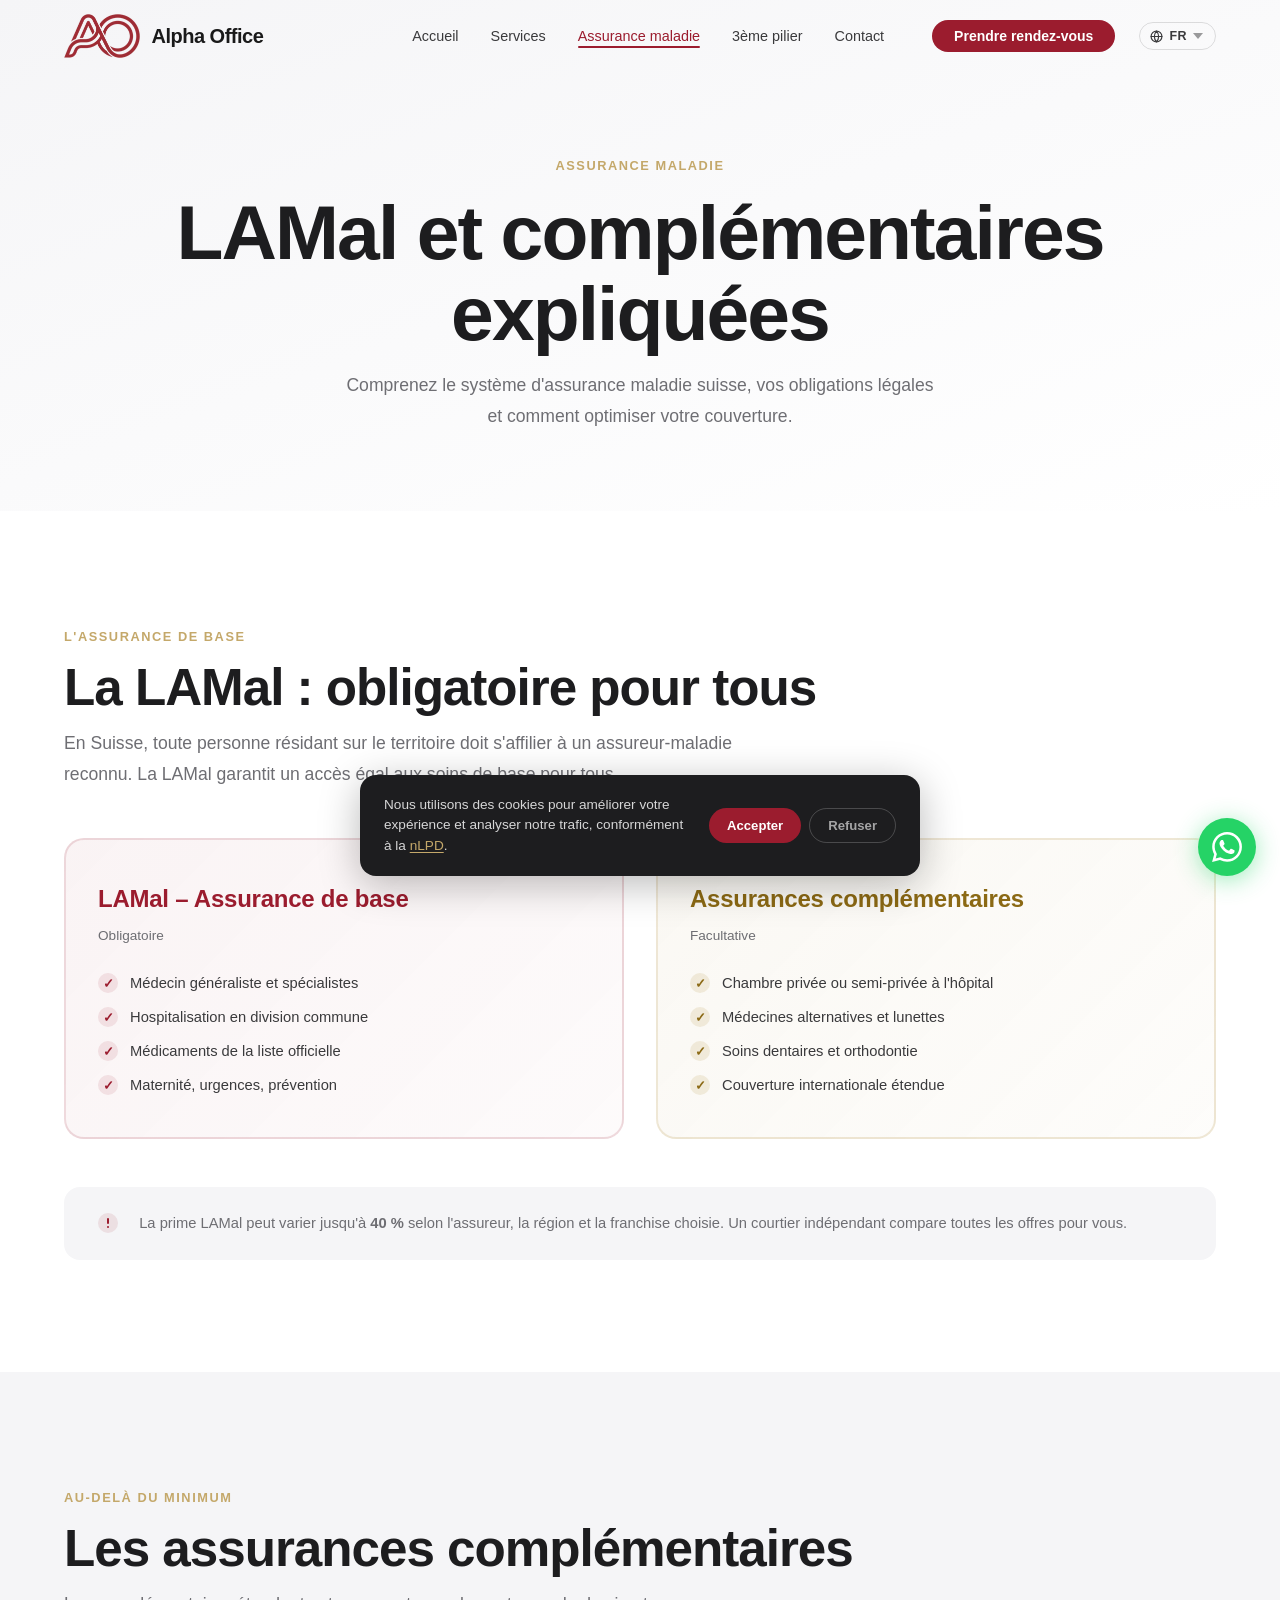
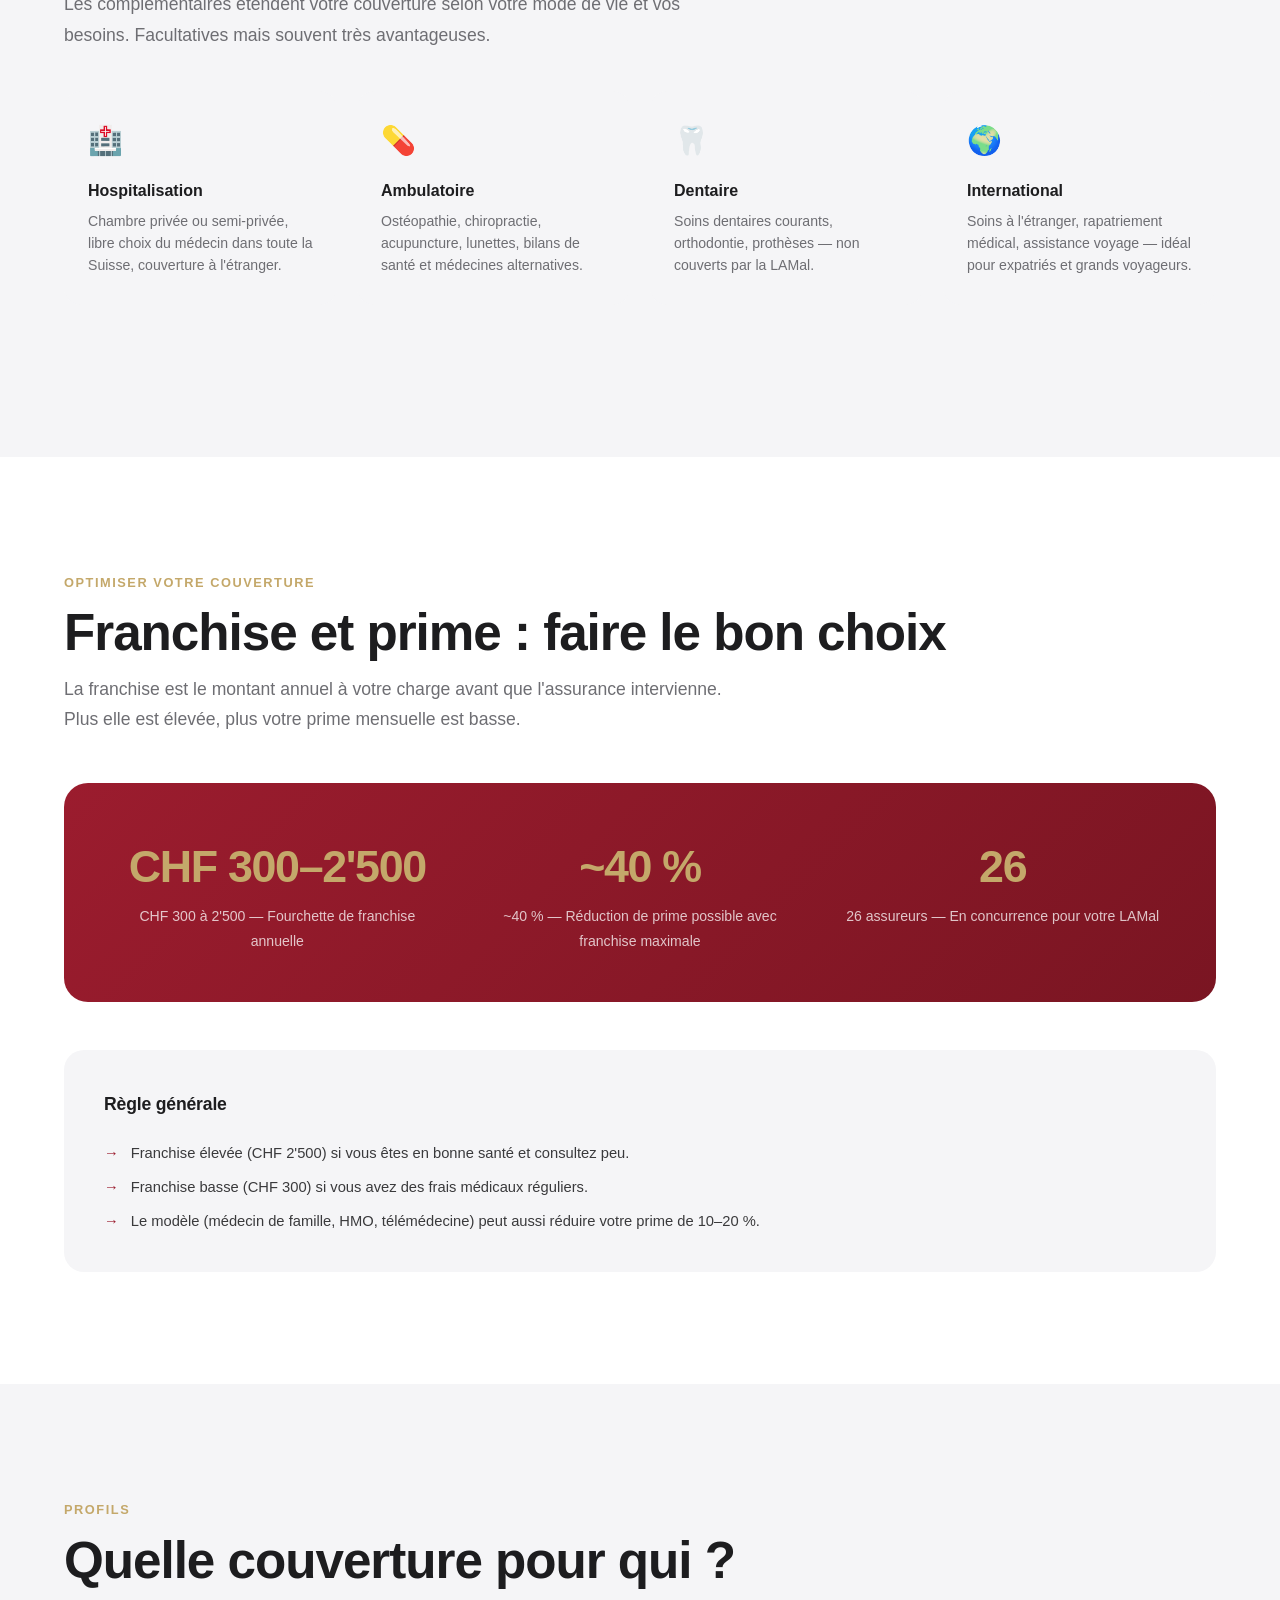
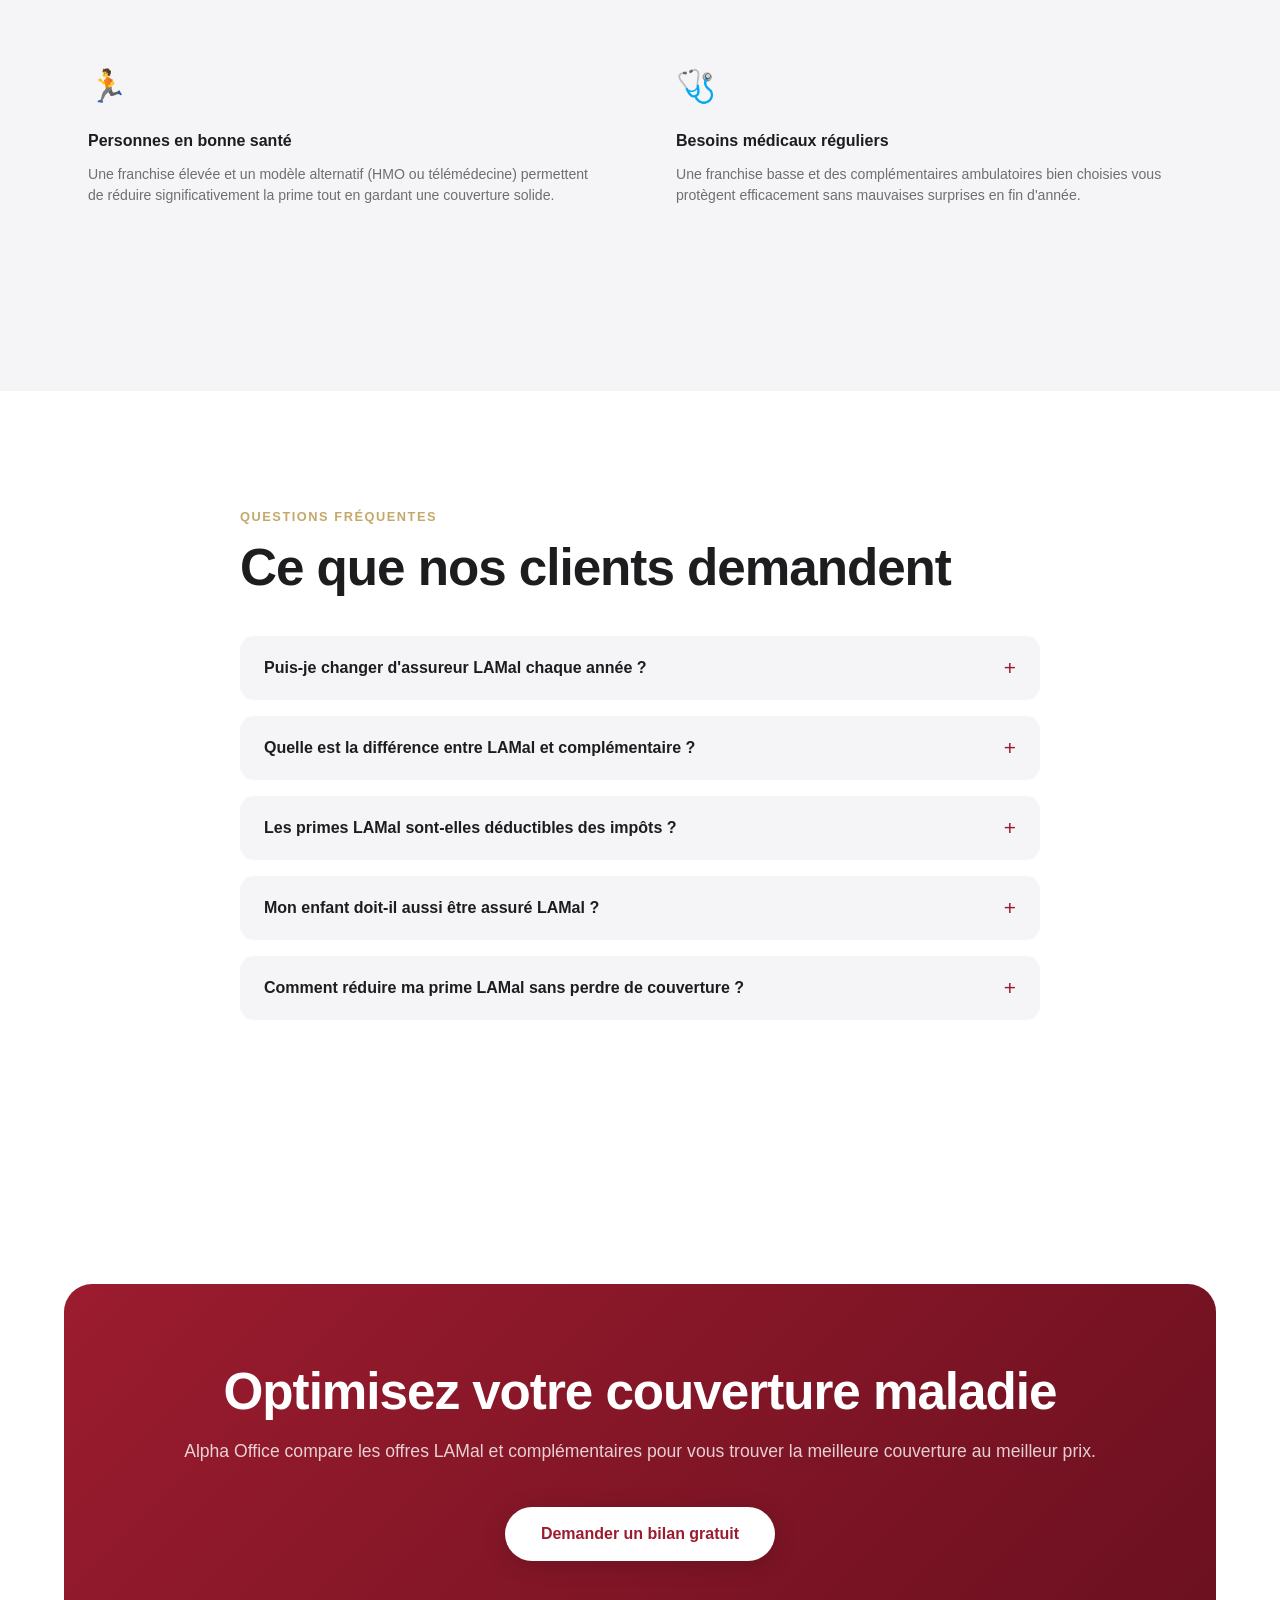
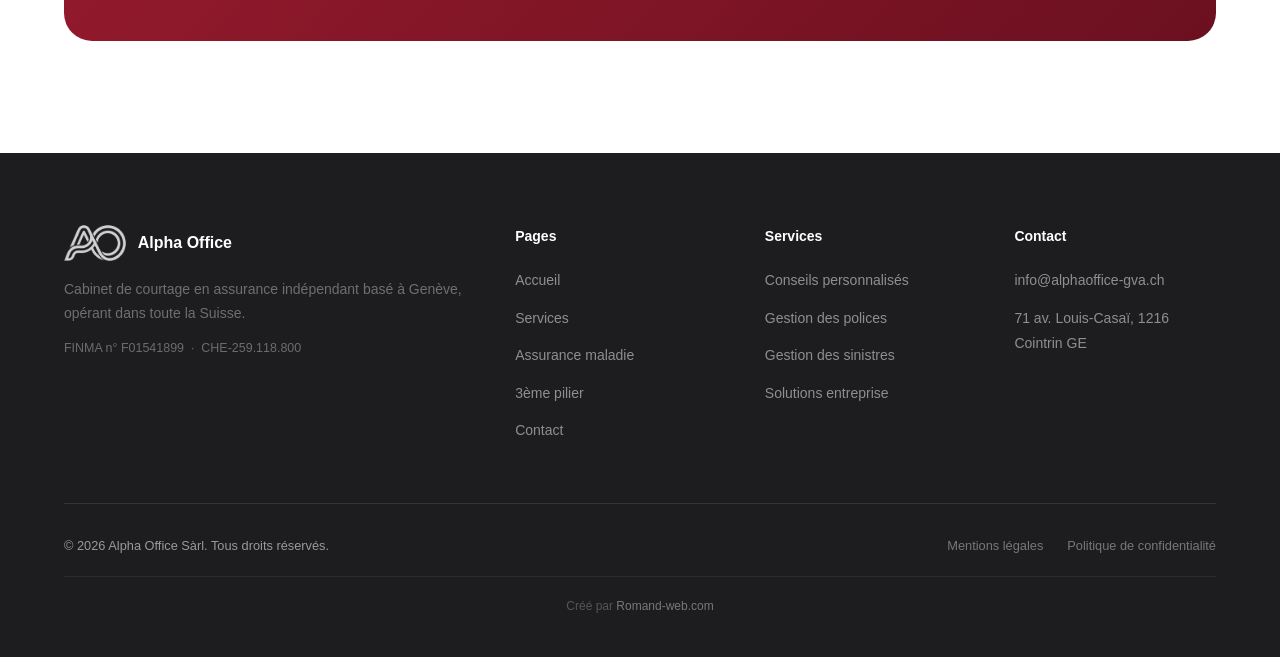
==== assurance-maladie.html @ c21f35c3 "Remove duplicate JS: move FAQ accordion + marquee clone to main.js, delete inline scripts from HTML" ====
<!DOCTYPE html>
<html lang="fr">
<head>
  <meta charset="UTF-8"/>
  <meta name="viewport" content="width=device-width, initial-scale=1.0"/>
  <title>Assurance maladie en Suisse | LAMal et complémentaires | Alpha Office Genève</title>
  <meta name="description" content="Tout comprendre sur la LAMal et les assurances complémentaires en Suisse : franchise, prime, couvertures et conseils personnalisés par Alpha Office Sàrl à Genève."/>
  <meta name="robots" content="index, follow"/>
  <link rel="canonical" href="https://alphaoffice-gva.ch/assurance-maladie.html"/>
  <link rel="icon" type="image/x-icon" href="favicon.ico"/>
  <link rel="icon" type="image/png" sizes="32x32" href="favicon-32x32.png"/>
  <link rel="apple-touch-icon" sizes="180x180" href="apple-touch-icon.png"/>
  <meta property="og:image" content="https://alphaoffice-gva.ch/og-image.jpg"/>
  <meta property="og:image:width" content="1200"/>
  <meta property="og:image:height" content="630"/>
  <meta property="twitter:card" content="summary_large_image"/>
  <meta property="twitter:image" content="https://alphaoffice-gva.ch/og-image.jpg"/>
  <link rel="manifest" href="manifest.json"/>
  <meta name="theme-color" content="#9B1C2E"/>
  <meta name="apple-mobile-web-app-capable" content="yes"/>
  <meta name="apple-mobile-web-app-status-bar-style" content="black-translucent"/>
  <meta name="apple-mobile-web-app-title" content="Alpha Office"/>
  <link rel="preload" href="css/style.css?v=2026" as="style"/>
  <link rel="preload" href="logo_crop.webp" as="image" type="image/webp" fetchpriority="high"/>
  <link rel="stylesheet" href="css/style.css?v=2026" media="print" onload="this.media='all'"/>
  <noscript><link rel="stylesheet" href="css/style.css?v=2026"/></noscript>
  <style>
    /* ── Compare grid (LAMal vs Complémentaires) ── */
    .compare-grid { display:grid; grid-template-columns:1fr 1fr; gap:2rem; margin:3rem 0; }
    .compare-card { border-radius:20px; padding:2.5rem 2rem; border:2px solid transparent; }
    .compare-card.card-lamal { background:linear-gradient(135deg,rgba(155,28,46,.05),rgba(155,28,46,.02)); border-color:rgba(155,28,46,.15); }
    .compare-card.card-comp  { background:linear-gradient(135deg,rgba(196,168,106,.08),rgba(196,168,106,.03)); border-color:rgba(196,168,106,.25); }
    .compare-card h3 { font-size:1.5rem; margin-bottom:.4rem; }
    .card-lamal h3 { color:var(--crimson); }
    .card-comp  h3 { color:#8B6914; }
    .compare-card .subtitle { font-size:.85rem; color:var(--gray); margin-bottom:1.5rem; }
    .feature-list { list-style:none; display:flex; flex-direction:column; gap:.75rem; }
    .feature-list li { display:flex; align-items:flex-start; gap:.75rem; font-size:.92rem; color:var(--medium); line-height:1.5; }
    .feature-list li::before { content:'✓'; font-weight:700; font-size:.8rem; flex-shrink:0; width:20px; height:20px; border-radius:50%; display:flex; align-items:center; justify-content:center; margin-top:1px; }
    .card-lamal .feature-list li::before { background:rgba(155,28,46,.1); color:var(--crimson); }
    .card-comp  .feature-list li::before { background:rgba(196,168,106,.2); color:#8B6914; }

    /* ── Complementary types grid (4 cards) ── */
    .comp-grid { display:grid; grid-template-columns:repeat(4,1fr); gap:1.25rem; margin:2.5rem 0; }
    .comp-card { background:var(--light); border-radius:18px; padding:1.75rem 1.5rem; }
    .comp-icon { font-size:1.75rem; margin-bottom:.9rem; }
    .comp-card h4 { font-size:1rem; margin-bottom:.5rem; color:var(--dark); }
    .comp-card p  { font-size:.88rem; line-height:1.55; }

    /* ── Stats banner ── */
    .tax-banner { background:linear-gradient(135deg,var(--crimson),var(--crimson-dark)); border-radius:24px; padding:3rem; color:white; display:grid; grid-template-columns:repeat(3,1fr); gap:2rem; margin:3rem 0; text-align:center; }
    .tax-stat strong { display:block; font-size:clamp(1.8rem,4vw,2.8rem); font-weight:800; letter-spacing:-.03em; color:var(--gold); }
    .tax-stat span { font-size:.88rem; color:rgba(255,255,255,.75); line-height:1.4; }

    /* ── Tips box ── */
    .tip-box { background:var(--light); border-radius:20px; padding:2.5rem; margin-top:2rem; }
    .tip-box h3 { font-size:1.1rem; margin-bottom:1.5rem; }
    .tip-list { display:flex; flex-direction:column; gap:.75rem; list-style:none; }
    .tip-list li { display:flex; gap:.75rem; font-size:.92rem; color:var(--medium); line-height:1.5; }
    .tip-list li::before { content:'→'; color:var(--crimson); font-weight:700; flex-shrink:0; }

    /* ── Profile grid ── */
    .profile-grid { display:grid; grid-template-columns:repeat(2,1fr); gap:1.5rem; margin:2.5rem 0; }
    .profile-card { background:var(--light); border-radius:18px; padding:2rem 1.5rem; }
    .profile-icon { font-size:2rem; margin-bottom:1rem; }
    .profile-card h4 { font-size:1rem; margin-bottom:.6rem; color:var(--dark); }
    .profile-card p  { font-size:.88rem; line-height:1.55; }

    /* ── FAQ ── */
    .faq-list { display:flex; flex-direction:column; gap:1rem; margin:2.5rem 0; }
    .faq-item { background:var(--light); border-radius:14px; overflow:hidden; }
    .faq-q { width:100%; background:none; border:none; padding:1.25rem 1.5rem; text-align:left; font-size:1rem; font-weight:600; color:var(--dark); cursor:pointer; display:flex; justify-content:space-between; align-items:center; font-family:var(--font); }
    .faq-q::after { content:'+'; font-size:1.3rem; font-weight:300; color:var(--crimson); flex-shrink:0; transition:transform .3s; }
    .faq-item.open .faq-q::after { transform:rotate(45deg); }
    .faq-a { max-height:0; overflow:hidden; transition:max-height .35s ease,padding .35s ease; padding:0 1.5rem; font-size:.92rem; color:var(--gray); line-height:1.7; }
    .faq-item.open .faq-a { max-height:300px; padding:0 1.5rem 1.25rem; }

    /* ── Misc ── */
    .section-head { margin-bottom:2.5rem; }
    .section-head .eyebrow { margin-bottom:.75rem; }
    .section-head h2 { margin-bottom:.75rem; }
    .section-head p { max-width:680px; }
    .info-banner { background:var(--light); border-radius:16px; padding:1.5rem 2rem; display:flex; align-items:center; gap:1.2rem; }
    .info-banner svg { flex-shrink:0; }
    .info-banner p { margin:0; font-size:.92rem; }

    /* ── Responsive ── */
    @media(max-width:900px) { .comp-grid { grid-template-columns:repeat(2,1fr); } }
    @media(max-width:768px) {
      .compare-grid { grid-template-columns:1fr; }
      .tax-banner { grid-template-columns:1fr; gap:1.5rem; padding:2rem 1.5rem; }
      .profile-grid { grid-template-columns:1fr; }
      .tip-box { padding:1.75rem 1.25rem; }
      .info-banner { flex-direction:column; align-items:flex-start; gap:.75rem; padding:1.25rem; }
    }
    @media(max-width:480px) {
      .comp-grid { grid-template-columns:1fr; }
      .profile-grid { grid-template-columns:1fr; }
      .compare-card { padding:1.75rem 1.25rem; }
      .tax-banner { padding:1.75rem 1.25rem; }
    }
  </style>
  <style>:root{--crimson:#9B1C2E;--crimson-dark:#7A1522;--gold:#C4A86A;--dark:#1d1d1f;--medium:#3a3a3c;--gray:#6e6e73;--light:#f5f5f7;--white:#ffffff;--nav-h:72px;--ease:cubic-bezier(0.25,0.46,0.45,0.94);--font:-apple-system,BlinkMacSystemFont,'SF Pro Display','Helvetica Neue',sans-serif;}*,*::before,*::after{box-sizing:border-box;margin:0;padding:0;}html{scroll-behavior:smooth;scroll-padding-top:var(--nav-h);-webkit-text-size-adjust:100%;text-size-adjust:100%;}body{font-family:var(--font);color:var(--dark);background:var(--white);line-height:1.6;overflow-x:hidden;overscroll-behavior-x:none;}img,svg{display:block;}a{text-decoration:none;}button,a,[role="button"],.lang-dropdown li{touch-action:manipulation;}h1{font-size:clamp(2.6rem,6vw,5rem);font-weight:700;letter-spacing:-0.025em;line-height:1.05;}h2{font-size:clamp(2rem,4vw,3.2rem);font-weight:700;letter-spacing:-0.02em;line-height:1.1;}h3{font-size:clamp(1.15rem,2vw,1.5rem);font-weight:600;letter-spacing:-0.01em;}p{font-size:clamp(1rem,1.4vw,1.1rem);color:var(--gray);line-height:1.75;}nav{position:fixed;top:0;left:0;right:0;z-index:1000;height:var(--nav-h);display:flex;align-items:center;padding:0 5%;transition:background 0.4s var(--ease),box-shadow 0.4s var(--ease);}nav.scrolled{background:rgba(255,255,255,0.88);backdrop-filter:saturate(180%) blur(20px);-webkit-backdrop-filter:saturate(180%) blur(20px);box-shadow:0 1px 0 rgba(0,0,0,0.08);}.nav-logo{display:flex;align-items:center;gap:20px;flex:1;}.logo-alpha-office{display:flex;align-items:center;gap:12px;font-family:var(--font);}.logo-icon{height:44px;width:auto;object-fit:contain;}.logo-text{font-size:20px;font-weight:800;color:#1a1a1a;letter-spacing:-0.5px;}.nav-links{display:flex;align-items:center;gap:2rem;list-style:none;}.nav-links a{font-size:0.9rem;font-weight:500;color:var(--medium);transition:color 0.2s;}.nav-links a:hover,.nav-links a.active{color:var(--crimson);}.lang-sw{display:flex;align-items:center;margin-left:1.5rem;gap:2px;}.lang-picker{position:relative;margin-left:1.5rem;}.lang-btn{display:flex;align-items:center;gap:6px;background:transparent;border:1.5px solid rgba(0,0,0,0.12);border-radius:50px;padding:6px 12px 6px 10px;font-size:0.78rem;font-weight:700;color:var(--medium);cursor:pointer;font-family:var(--font);letter-spacing:0.04em;transition:border-color 0.2s,color 0.2s,background 0.2s;outline:none;}.lang-btn:hover{border-color:var(--crimson);color:var(--crimson);}.lang-btn svg{flex-shrink:0;}.lang-chevron{transition:transform 0.2s;opacity:0.5;}.lang-picker.open .lang-chevron{transform:rotate(180deg);}.lang-picker.open .lang-btn{border-color:var(--crimson);color:var(--crimson);background:rgba(155,28,46,0.05);}.lang-dropdown{position:absolute;top:calc(100% + 8px);right:0;background:white;border-radius:14px;box-shadow:0 8px 40px rgba(0,0,0,0.13),0 0 0 1px rgba(0,0,0,0.06);list-style:none;padding:6px;min-width:140px;opacity:0;transform:translateY(-6px) scale(0.97);pointer-events:none;transform-origin:top right;transition:opacity 0.18s var(--ease),transform 0.18s var(--ease);z-index:200;}.lang-picker.open .lang-dropdown{opacity:1;transform:translateY(0) scale(1);pointer-events:all;}.lang-dropdown li{padding:8px 14px;border-radius:9px;font-size:0.82rem;font-weight:500;color:var(--medium);cursor:pointer;display:flex;align-items:center;gap:10px;transition:background 0.15s,color 0.15s;}.lang-dropdown li:hover{background:var(--light);color:var(--dark);}.lang-dropdown li.active{color:var(--crimson);font-weight:700;}.lang-dropdown li.active::after{content:'';display:block;width:6px;height:6px;border-radius:50%;background:var(--crimson);margin-left:auto;flex-shrink:0;}.wa-float{position:fixed;bottom:calc(1.5rem + env(safe-area-inset-bottom,0px));right:calc(1.5rem + env(safe-area-inset-right,0px));z-index:999;width:58px;height:58px;border-radius:50%;background:#25D366;display:flex;align-items:center;justify-content:center;box-shadow:0 4px 24px rgba(37,211,102,0.45);transition:transform 0.3s var(--ease),box-shadow 0.3s;text-decoration:none;}.wa-float:hover{transform:scale(1.1);box-shadow:0 8px 36px rgba(37,211,102,0.55);}.wa-float svg{width:30px;height:30px;}.nav-cta{background:var(--crimson) !important;color:white !important;padding:8px 22px;border-radius:50px;font-size:0.875rem !important;font-weight:600 !important;transition:background 0.2s,transform 0.2s !important;margin-left:1rem;}.nav-cta:hover{background:var(--crimson-dark) !important;color:white !important;transform:scale(1.03);}.hamburger{display:none;flex-direction:column;justify-content:center;align-items:center;gap:5px;cursor:pointer;background:none;border:none;padding:10px;min-width:44px;min-height:44px;}.hamburger span{width:22px;height:2px;background:var(--dark);display:block;border-radius:2px;transition:all 0.3s;}.hero{min-height:100vh;min-height:100dvh;display:flex;align-items:center;justify-content:center;text-align:center;padding:calc(var(--nav-h) + 5rem) 5% 5rem;background:var(--white);position:relative;overflow:hidden;}.hero-bg{position:absolute;inset:0;z-index:0;background:radial-gradient(ellipse 80% 60% at 60% 40%,rgba(155,28,46,0.04) 0%,transparent 65%),radial-gradient(ellipse 70% 50% at 30% 60%,rgba(196,168,106,0.05) 0%,transparent 65%);animation:bgPulse 10s ease-in-out infinite alternate;}@keyframes bgPulse{from{transform:scale(1);}to{transform:scale(1.06) translate(2%,2%);}}.hero-content{position:relative;z-index:1;max-width:860px;}.hero-content .anim-1,.page-hero .anim-1{opacity:1;animation:slideUp 0.7s var(--ease) 0s both;}.hero-content .anim-2,.page-hero .anim-2{opacity:1;animation:slideUp 0.7s var(--ease) 0.12s both;}.hero-content .anim-3,.page-hero .anim-3{opacity:1;animation:slideUp 0.7s var(--ease) 0.24s both;}.eyebrow{display:inline-block;font-size:0.8rem;font-weight:600;letter-spacing:0.12em;text-transform:uppercase;color:var(--gold);margin-bottom:1.5rem;}.hero h1{color:var(--dark);margin-bottom:1.5rem;}.hero h1 em{color:var(--crimson);font-style:normal;}.hero > .hero-content > p{font-size:clamp(1.05rem,1.8vw,1.25rem);max-width:580px;margin:0 auto 2.5rem;}.hero-btns{display:flex;gap:1rem;justify-content:center;flex-wrap:wrap;}.btn-primary{display:inline-flex;align-items:center;gap:8px;background:var(--crimson);color:white;padding:14px 34px;border-radius:50px;font-size:1rem;font-weight:600;transition:all 0.3s var(--ease);box-shadow:0 4px 20px rgba(155,28,46,0.28);}.btn-primary:hover{background:var(--crimson-dark);transform:translateY(-2px);box-shadow:0 8px 30px rgba(155,28,46,0.38);}.btn-secondary{display:inline-flex;align-items:center;gap:8px;background:transparent;color:var(--dark);padding:14px 34px;border-radius:50px;font-size:1rem;font-weight:600;border:2px solid rgba(0,0,0,0.13);transition:all 0.3s var(--ease);}.btn-secondary:hover{border-color:var(--crimson);color:var(--crimson);transform:translateY(-2px);}.btn-white{display:inline-flex;align-items:center;gap:8px;background:white;color:var(--crimson);padding:14px 36px;border-radius:50px;font-size:1rem;font-weight:600;transition:all 0.3s var(--ease);box-shadow:0 4px 24px rgba(0,0,0,0.15);}.btn-white:hover{transform:translateY(-2px);box-shadow:0 8px 32px rgba(0,0,0,0.22);}.section{padding:7rem 5%;}.section-inner{max-width:1200px;margin:0 auto;}.section-alt{background:var(--light);}.section-header{text-align:center;margin-bottom:5rem;}.section-header .eyebrow{margin-bottom:1rem;}.section-header h2{margin-bottom:1rem;}.section-header p{max-width:580px;margin:0 auto;}.cards-grid{display:grid;grid-template-columns:repeat(auto-fit,minmax(250px,1fr));gap:1.75rem;}.card{background:white;border-radius:20px;padding:2.25rem;border:1px solid rgba(0,0,0,0.06);position:relative;overflow:hidden;transition:transform 0.4s var(--ease),box-shadow 0.4s var(--ease),border-color 0.4s;}.card::after{content:'';position:absolute;bottom:0;left:0;right:0;height:3px;background:linear-gradient(90deg,var(--crimson),var(--gold));transform:scaleX(0);transform-origin:left;transition:transform 0.4s var(--ease);}.card:hover{transform:translateY(-8px);box-shadow:0 20px 60px rgba(0,0,0,0.1);border-color:transparent;}.card:hover::after{transform:scaleX(1);}.card-icon{width:52px;height:52px;border-radius:14px;background:linear-gradient(135deg,rgba(155,28,46,0.08),rgba(196,168,106,0.1));display:flex;align-items:center;justify-content:center;margin-bottom:1.25rem;font-size:1.4rem;}.card h3{margin-bottom:0.75rem;}.values-grid{display:grid;grid-template-columns:1fr 1fr;gap:2.5rem 4rem;}.value-item{display:flex;gap:1.25rem;align-items:flex-start;}.value-icon{width:46px;height:46px;border-radius:12px;background:var(--crimson);display:flex;align-items:center;justify-content:center;flex-shrink:0;color:white;font-size:1.2rem;}.value-text h3{margin-bottom:0.5rem;}.team-card{display:flex;align-items:center;gap:3.5rem;background:white;border-radius:28px;padding:3.5rem;box-shadow:0 4px 50px rgba(0,0,0,0.07);}.team-avatar{width:130px;height:130px;border-radius:50%;background:linear-gradient(135deg,var(--crimson),var(--gold));display:flex;align-items:center;justify-content:center;font-size:2.75rem;font-weight:700;color:white;flex-shrink:0;letter-spacing:-0.02em;overflow:hidden;}.team-avatar img{width:100%;height:100%;object-fit:cover;object-position:center top;display:block;}.team-role{font-size:0.78rem;font-weight:600;letter-spacing:0.1em;text-transform:uppercase;color:var(--gold);margin-bottom:0.4rem;}.team-name{font-size:2rem;font-weight:700;color:var(--dark);margin-bottom:1rem;letter-spacing:-0.02em;}.cta-banner{background:linear-gradient(135deg,var(--crimson) 0%,#6B1020 100%);border-radius:28px;padding:5rem 4rem;text-align:center;}.cta-banner h2{color:white;margin-bottom:1rem;}.cta-banner p{color:rgba(255,255,255,0.8);margin-bottom:2.5rem;font-size:1.1rem;}.page-hero{padding:calc(var(--nav-h) + 5rem) 5% 5rem;background:linear-gradient(160deg,var(--light) 0%,white 100%);text-align:center;}.page-hero .eyebrow{margin-bottom:1rem;}.page-hero h1{margin-bottom:1rem;}.page-hero p{max-width:600px;margin:0 auto;}.scroll-progress{position:fixed;top:0;left:0;height:3px;width:0;background:linear-gradient(90deg,var(--crimson),var(--gold),var(--crimson));background-size:200% auto;z-index:9999;pointer-events:none;animation:progressShimmer 3s linear infinite;}@keyframes progressShimmer{to{background-position:200% center;}}@keyframes pageIn{from{opacity:0;}to{opacity:1;}}body{animation:pageIn 0.4s ease forwards;}@keyframes fadeUp{from{opacity:0;transform:translateY(32px);}to{opacity:1;transform:translateY(0);}}@keyframes slideUp{from{transform:translateY(28px);}to{transform:translateY(0);}}@keyframes fadeLeft{from{opacity:0;transform:translateX(-32px);}to{opacity:1;transform:translateX(0);}}@keyframes fadeRight{from{opacity:0;transform:translateX(32px);}to{opacity:1;transform:translateX(0);}}.anim-1{opacity:0;animation:fadeUp 0.85s var(--ease) 0.1s forwards;}.anim-2{opacity:0;animation:fadeUp 0.85s var(--ease) 0.25s forwards;}.anim-3{opacity:0;animation:fadeUp 0.85s var(--ease) 0.4s forwards;}.anim-4{opacity:0;animation:fadeUp 0.85s var(--ease) 0.55s forwards;}.reveal{opacity:0;transform:translateY(40px);transition:opacity 0.8s var(--ease),transform 0.8s var(--ease);}.reveal-left{opacity:0;transform:translateX(-50px);transition:opacity 0.8s var(--ease),transform 0.8s var(--ease);}.reveal-right{opacity:0;transform:translateX(50px);transition:opacity 0.8s var(--ease),transform 0.8s var(--ease);}</style>
</head>
<body>

<nav>
  <a href="index.html" class="nav-logo logo-alpha-office">
    <picture><source srcset="logo_crop.webp" type="image/webp"/><img src="logo_crop.png" alt="Alpha Office" class="logo-icon" width="300" height="175" fetchpriority="high"/></picture>
    <span class="logo-text">Alpha Office</span>
  </a>
  <ul class="nav-links">
    <li><a href="index.html" data-page="index.html" data-i18n="nav.home">Accueil</a></li>
    <li><a href="services.html" data-page="services.html" data-i18n="nav.services">Services</a></li>
    <li><a href="assurance-maladie.html" data-page="assurance-maladie.html" class="active" data-i18n="nav.am">Assurance maladie</a></li>
    <li><a href="troisieme-pilier.html" data-page="troisieme-pilier.html" data-i18n="nav.tp">3ème pilier</a></li>
    <li><a href="contact.html" data-page="contact.html" data-i18n="nav.contact">Contact</a></li>
    <li><a href="contact.html" class="nav-cta" data-i18n="nav.cta">Prendre rendez-vous</a></li>
  </ul>
  <div class="lang-picker">
    <button class="lang-btn" aria-haspopup="listbox" aria-expanded="false">
      <svg width="13" height="13" viewBox="0 0 24 24" fill="none" stroke="currentColor" stroke-width="2.2" stroke-linecap="round" stroke-linejoin="round"><circle cx="12" cy="12" r="10"/><path d="M2 12h20M12 2a15.3 15.3 0 0 1 4 10 15.3 15.3 0 0 1-4 10 15.3 15.3 0 0 1-4-10 15.3 15.3 0 0 1 4-10z"/></svg>
      <span class="lang-current">FR</span>
      <svg class="lang-chevron" width="10" height="6" viewBox="0 0 10 6" fill="currentColor"><path d="M0 0l5 6 5-6z"/></svg>
    </button>
    <ul class="lang-dropdown" role="listbox">
      <li data-lang="fr">Français</li>
      <li data-lang="de">Deutsch</li>
      <li data-lang="en">English</li>
      <li data-lang="it">Italiano</li>
      <li data-lang="sq">Shqip</li>
      <li data-lang="hr">Bosanski</li>
    </ul>
  </div>
  <button class="hamburger" aria-label="Menu">
    <span></span><span></span><span></span>
  </button>
</nav>

<!-- HERO -->
<header class="page-hero">
  <span class="eyebrow anim-1" data-i18n="am.eyebrow">Assurance maladie</span>
  <h1 class="anim-2" data-i18n="am.title">LAMal et complémentaires expliquées</h1>
  <p class="anim-3" data-i18n="am.sub">Comprenez le système d'assurance maladie suisse, vos obligations légales et comment optimiser votre couverture.</p>
</header>

<!-- SECTION 1 : LAMal vs Complémentaires -->
<section class="section">
  <div class="section-inner">
    <div class="section-head reveal">
      <span class="eyebrow" data-i18n="am.s1.eyebrow">L'assurance de base</span>
      <h2 data-i18n="am.s1.title">La LAMal : obligatoire pour tous</h2>
      <p data-i18n="am.s1.desc">En Suisse, toute personne résidant sur le territoire doit s'affilier à un assureur-maladie reconnu. La LAMal garantit un accès égal aux soins de base pour tous.</p>
    </div>

    <div class="compare-grid reveal">
      <div class="compare-card card-lamal">
        <h3 data-i18n="am.lamal.title">LAMal – Assurance de base</h3>
        <p class="subtitle" data-i18n="am.lamal.tag">Obligatoire</p>
        <ul class="feature-list">
          <li data-i18n="am.lamal.f1">Médecin généraliste et spécialistes</li>
          <li data-i18n="am.lamal.f2">Hospitalisation en division commune</li>
          <li data-i18n="am.lamal.f3">Médicaments de la liste officielle</li>
          <li data-i18n="am.lamal.f4">Maternité, urgences, prévention</li>
        </ul>
      </div>
      <div class="compare-card card-comp">
        <h3 data-i18n="am.comp.title">Assurances complémentaires</h3>
        <p class="subtitle" data-i18n="am.comp.tag">Facultative</p>
        <ul class="feature-list">
          <li data-i18n="am.comp.f1">Chambre privée ou semi-privée à l'hôpital</li>
          <li data-i18n="am.comp.f2">Médecines alternatives et lunettes</li>
          <li data-i18n="am.comp.f3">Soins dentaires et orthodontie</li>
          <li data-i18n="am.comp.f4">Couverture internationale étendue</li>
        </ul>
      </div>
    </div>

    <div class="info-banner reveal">
      <svg width="24" height="24" viewBox="0 0 24 24" fill="none" xmlns="http://www.w3.org/2000/svg"><circle cx="12" cy="12" r="10" fill="#9B1C2E" opacity="0.1"/><path d="M12 8v4m0 4h.01" stroke="#9B1C2E" stroke-width="2" stroke-linecap="round"/></svg>
      <p data-i18n="am.info">La prime LAMal peut varier jusqu'à <strong>40 %</strong> selon l'assureur, la région et la franchise choisie. Un courtier indépendant compare toutes les offres pour vous.</p>
    </div>
  </div>
</section>

<!-- SECTION 2 : Les 4 types de complémentaires -->
<section class="section" style="background:var(--light)">
  <div class="section-inner">
    <div class="section-head reveal">
      <span class="eyebrow" data-i18n="am.s2.eyebrow">Au-delà du minimum</span>
      <h2 data-i18n="am.s2.title">Les assurances complémentaires</h2>
      <p data-i18n="am.s2.desc">Les complémentaires étendent votre couverture selon votre mode de vie et vos besoins. Facultatives mais souvent très avantageuses.</p>
    </div>
    <div class="comp-grid">
      <div class="comp-card reveal">
        <div class="comp-icon">🏥</div>
        <h4 data-i18n="am.c1.t">Hospitalisation</h4>
        <p data-i18n="am.c1.d">Chambre privée ou semi-privée, libre choix du médecin dans toute la Suisse, couverture à l'étranger.</p>
      </div>
      <div class="comp-card reveal reveal-d2">
        <div class="comp-icon">💊</div>
        <h4 data-i18n="am.c2.t">Ambulatoire</h4>
        <p data-i18n="am.c2.d">Ostéopathie, chiropractie, acupuncture, lunettes, bilans de santé et médecines alternatives.</p>
      </div>
      <div class="comp-card reveal reveal-d3">
        <div class="comp-icon">🦷</div>
        <h4 data-i18n="am.c3.t">Dentaire</h4>
        <p data-i18n="am.c3.d">Soins dentaires courants, orthodontie, prothèses — non couverts par la LAMal.</p>
      </div>
      <div class="comp-card reveal reveal-d4">
        <div class="comp-icon">🌍</div>
        <h4 data-i18n="am.c4.t">International</h4>
        <p data-i18n="am.c4.d">Soins à l'étranger, rapatriement médical, assistance voyage — idéal pour expatriés et grands voyageurs.</p>
      </div>
    </div>
  </div>
</section>

<!-- SECTION 3 : Franchise & prime -->
<section class="section">
  <div class="section-inner">
    <div class="section-head reveal">
      <span class="eyebrow" data-i18n="am.s3.eyebrow">Optimiser votre couverture</span>
      <h2 data-i18n="am.s3.title">Franchise et prime : faire le bon choix</h2>
      <p data-i18n="am.s3.desc">La franchise est le montant annuel à votre charge avant que l'assurance intervienne. Plus elle est élevée, plus votre prime mensuelle est basse.</p>
    </div>

    <div class="tax-banner reveal">
      <div class="tax-stat">
        <strong>CHF 300–2'500</strong>
        <span data-i18n="am.stat1">Fourchette de franchise annuelle</span>
      </div>
      <div class="tax-stat">
        <strong>~40 %</strong>
        <span data-i18n="am.stat2">Réduction de prime possible avec franchise maximale</span>
      </div>
      <div class="tax-stat">
        <strong>26</strong>
        <span data-i18n="am.stat3">Assureurs en concurrence pour votre LAMal</span>
      </div>
    </div>

    <div class="tip-box reveal">
      <h3 data-i18n="am.tip.title">Règle générale</h3>
      <ul class="tip-list">
        <li data-i18n="am.tip.d1">Franchise élevée (CHF 2'500) si vous êtes en bonne santé et consultez peu.</li>
        <li data-i18n="am.tip.d2">Franchise basse (CHF 300) si vous avez des frais médicaux réguliers.</li>
        <li data-i18n="am.tip.d3">Le modèle (médecin de famille, HMO, télémédecine) peut aussi réduire votre prime de 10–20 %.</li>
      </ul>
    </div>
  </div>
</section>

<!-- SECTION 4 : Pour qui -->
<section class="section" style="background:var(--light)">
  <div class="section-inner">
    <div class="section-head reveal">
      <span class="eyebrow" data-i18n="am.s4.eyebrow">Profils</span>
      <h2 data-i18n="am.s4.title">Quelle couverture pour qui ?</h2>
    </div>
    <div class="profile-grid">
      <div class="profile-card reveal">
        <div class="profile-icon">🏃</div>
        <h4 data-i18n="am.pr2.t">Personnes en bonne santé</h4>
        <p data-i18n="am.pr2.d">Une franchise élevée et un modèle alternatif (HMO ou télémédecine) permettent de réduire significativement la prime tout en gardant une couverture solide.</p>
      </div>
      <div class="profile-card reveal reveal-d3">
        <div class="profile-icon">🩺</div>
        <h4 data-i18n="am.pr3.t">Besoins médicaux réguliers</h4>
        <p data-i18n="am.pr3.d">Une franchise basse et des complémentaires ambulatoires bien choisies vous protègent efficacement sans mauvaises surprises en fin d'année.</p>
      </div>
    </div>
  </div>
</section>

<!-- SECTION 5 : FAQ -->
<section class="section">
  <div class="section-inner" style="max-width:800px;margin:0 auto">
    <div class="section-head reveal">
      <span class="eyebrow" data-i18n="am.faq.eyebrow">Questions fréquentes</span>
      <h2 data-i18n="am.faq.title">Ce que nos clients demandent</h2>
    </div>
    <div class="faq-list reveal">
      <div class="faq-item">
        <button class="faq-q" data-i18n="am.q1">Puis-je changer d'assureur LAMal chaque année ?</button>
        <div class="faq-a" data-i18n="am.a1">Oui. Vous pouvez changer d'assureur-maladie pour le 1er janvier en envoyant votre résiliation avant le 30 novembre. Alpha Office compare les offres du marché et effectue le changement à votre place.</div>
      </div>
      <div class="faq-item">
        <button class="faq-q" data-i18n="am.q2">Quelle est la différence entre LAMal et complémentaire ?</button>
        <div class="faq-a" data-i18n="am.a2">La LAMal est obligatoire et couvre les soins de base définis par la loi. Les assurances complémentaires sont facultatives et complètent la couverture de base : chambre privée, médecines alternatives, dentaire, etc.</div>
      </div>
      <div class="faq-item">
        <button class="faq-q" data-i18n="am.q3">Les primes LAMal sont-elles déductibles des impôts ?</button>
        <div class="faq-a" data-i18n="am.a3">Vous pouvez déduire un montant forfaitaire pour les primes de caisse maladie. Ce montant dépend de votre canton et de votre situation familiale — ce n'est pas une déduction directe des primes versées.</div>
      </div>
      <div class="faq-item">
        <button class="faq-q" data-i18n="am.q4">Mon enfant doit-il aussi être assuré LAMal ?</button>
        <div class="faq-a" data-i18n="am.a4">Oui, chaque enfant résidant en Suisse doit être assuré LAMal dès sa naissance. Les subventions cantonales réduisent souvent la prime à zéro ou quasi-zéro pour les familles à revenus modestes.</div>
      </div>
      <div class="faq-item">
        <button class="faq-q" data-i18n="am.q5">Comment réduire ma prime LAMal sans perdre de couverture ?</button>
        <div class="faq-a" data-i18n="am.a5">Plusieurs leviers : augmenter la franchise, choisir un modèle alternatif (médecin de famille, HMO, télémédecine), comparer les assureurs chaque automne. Alpha Office fait cette analyse gratuitement.</div>
      </div>
    </div>
  </div>
</section>

<!-- CTA -->
<section class="section">
  <div class="section-inner">
    <div class="cta-banner reveal">
      <h2 data-i18n="am.cta.title">Optimisez votre couverture maladie</h2>
      <p data-i18n="am.cta.desc">Alpha Office compare les offres LAMal et complémentaires pour vous trouver la meilleure couverture au meilleur prix.</p>
      <a href="contact.html" class="btn-white" data-i18n="am.cta.btn">Demander un bilan gratuit</a>
    </div>
  </div>
</section>

<footer>
  <div class="footer-inner">
    <div class="footer-top">
      <div class="footer-brand">
        <div class="footer-logo logo-alpha-office">
          <picture><source srcset="logo_crop.webp" type="image/webp"/><img src="logo_crop.png" alt="Alpha Office" class="logo-icon footer-logo-img" width="300" height="175"/></picture>
          <span class="footer-brand-name">Alpha Office</span>
        </div>
        <p data-i18n="ft.desc">Cabinet de courtage en assurance indépendant basé à Genève, opérant dans toute la Suisse.</p>
        <p style="margin-top:.75rem;font-size:.78rem;color:rgba(255,255,255,.35)">FINMA n° F01541899 &nbsp;·&nbsp; CHE-259.118.800</p>
      </div>
      <div class="footer-col">
        <h4 data-i18n="ft.pages">Pages</h4>
        <ul>
          <li><a href="index.html" data-i18n="nav.home">Accueil</a></li>
          <li><a href="services.html" data-i18n="nav.services">Services</a></li>
          <li><a href="assurance-maladie.html" data-i18n="nav.am">Assurance maladie</a></li>
          <li><a href="troisieme-pilier.html" data-i18n="nav.tp">3ème pilier</a></li>
          <li><a href="contact.html" data-i18n="nav.contact">Contact</a></li>
        </ul>
      </div>
      <div class="footer-col">
        <h4 data-i18n="ft.svc">Services</h4>
        <ul>
          <li><a href="services.html#conseils" data-i18n="fsv1">Conseils personnalisés</a></li>
          <li><a href="services.html#polices" data-i18n="fsv2">Gestion des polices</a></li>
          <li><a href="services.html#sinistres" data-i18n="fsv3">Gestion des sinistres</a></li>
          <li><a href="services.html#entreprise" data-i18n="fsv4">Solutions entreprise</a></li>
        </ul>
      </div>
      <div class="footer-col">
        <h4 data-i18n="ft.cnt">Contact</h4>
        <ul>
          <li><a href="mailto:info@alphaoffice-gva.ch">info@alphaoffice-gva.ch</a></li>
          <li><a href="#">71 av. Louis-Casaï, 1216 Cointrin GE</a></li>
        </ul>
      </div>
    </div>
    <div class="footer-bottom">
      <span data-i18n="ft.copy">© 2026 Alpha Office Sàrl. Tous droits réservés.</span>
      <div class="footer-legal">
        <a href="mentions-legales.html" data-i18n="ft.leg">Mentions légales</a>
        <a href="confidentialite.html" data-i18n="ft.prv">Politique de confidentialité</a>
      </div>
    </div>
    <div class="footer-credit">
      <span data-i18n="ft.credit">Créé par</span> <a href="https://romand-web.com" target="_blank" rel="noopener">Romand-web.com</a>
    </div>
  </div>
</footer>

<script src="js/main.js?v=2026b" defer></script>

<a href="https://wa.me/41799190918" class="wa-float" target="_blank" rel="noopener" aria-label="WhatsApp">
  <svg viewBox="0 0 24 24" fill="white" xmlns="http://www.w3.org/2000/svg"><path d="M17.472 14.382c-.297-.149-1.758-.867-2.03-.967-.273-.099-.471-.148-.67.15-.197.297-.767.966-.94 1.164-.173.199-.347.223-.644.075-.297-.15-1.255-.463-2.39-1.475-.883-.788-1.48-1.761-1.653-2.059-.173-.297-.018-.458.13-.606.134-.133.298-.347.446-.52.149-.174.198-.298.298-.497.099-.198.05-.371-.025-.52-.075-.149-.669-1.612-.916-2.207-.242-.579-.487-.5-.669-.51-.173-.008-.371-.01-.57-.01-.198 0-.52.074-.792.372-.272.297-1.04 1.016-1.04 2.479 0 1.462 1.065 2.875 1.213 3.074.149.198 2.096 3.2 5.077 4.487.709.306 1.262.489 1.694.625.712.227 1.36.195 1.871.118.571-.085 1.758-.719 2.006-1.413.248-.694.248-1.289.173-1.413-.074-.124-.272-.198-.57-.347m-5.421 7.403h-.004a9.87 9.87 0 01-5.031-1.378l-.361-.214-3.741.982.998-3.648-.235-.374a9.86 9.86 0 01-1.51-5.26c.001-5.45 4.436-9.884 9.888-9.884 2.64 0 5.122 1.03 6.988 2.898a9.825 9.825 0 012.893 6.994c-.003 5.45-4.437 9.884-9.885 9.884m8.413-18.297A11.815 11.815 0 0012.05 0C5.495 0 .16 5.335.157 11.892c0 2.096.547 4.142 1.588 5.945L.057 24l6.305-1.654a11.882 11.882 0 005.683 1.448h.005c6.554 0 11.89-5.335 11.893-11.893a11.821 11.821 0 00-3.48-8.413z"/></svg>
</a>
</body>
</html>
---- css/style.css ----
:root {
  --crimson: #9B1C2E;
  --crimson-dark: #7A1522;
  --gold: #C4A86A;
  --dark: #1d1d1f;
  --medium: #3a3a3c;
  --gray: #6e6e73;
  --light: #f5f5f7;
  --white: #ffffff;
  --nav-h: 72px;
  --ease: cubic-bezier(0.25, 0.46, 0.45, 0.94);
  --font: -apple-system, BlinkMacSystemFont, 'SF Pro Display', 'Helvetica Neue', sans-serif;
}

*, *::before, *::after { box-sizing: border-box; margin: 0; padding: 0; }
html { scroll-behavior: smooth; scroll-padding-top: var(--nav-h); -webkit-text-size-adjust: 100%; text-size-adjust: 100%; }
body { font-family: var(--font); color: var(--dark); background: var(--white); line-height: 1.6; overflow-x: hidden; overscroll-behavior-x: none; }
img, svg { display: block; }
a { text-decoration: none; }
button, a, [role="button"], .lang-dropdown li { touch-action: manipulation; }

/* ─── Typography ─── */
h1 { font-size: clamp(2.6rem, 6vw, 5rem); font-weight: 700; letter-spacing: -0.025em; line-height: 1.05; }
h2 { font-size: clamp(2rem, 4vw, 3.2rem); font-weight: 700; letter-spacing: -0.02em; line-height: 1.1; }
h3 { font-size: clamp(1.15rem, 2vw, 1.5rem); font-weight: 600; letter-spacing: -0.01em; }
p  { font-size: clamp(1rem, 1.4vw, 1.1rem); color: var(--gray); line-height: 1.75; }

/* ─── Nav ─── */
nav {
  position: fixed; top: 0; left: 0; right: 0; z-index: 1000;
  height: var(--nav-h);
  display: flex; align-items: center; padding: 0 5%;
  transition: background 0.4s var(--ease), box-shadow 0.4s var(--ease);
}
nav.scrolled {
  background: rgba(255,255,255,0.88);
  backdrop-filter: saturate(180%) blur(20px);
  -webkit-backdrop-filter: saturate(180%) blur(20px);
  box-shadow: 0 1px 0 rgba(0,0,0,0.08);
}
.nav-logo { display: flex; align-items: center; gap: 20px; flex: 1; }

/* ─── Logo ─── */
.logo-alpha-office { display: flex; align-items: center; gap: 12px; font-family: var(--font); }
.logo-icon { height: 44px; width: auto; object-fit: contain; }
.logo-text { font-size: 20px; font-weight: 800; color: #1a1a1a; letter-spacing: -0.5px; }
.nav-links { display: flex; align-items: center; gap: 2rem; list-style: none; }
.nav-links a { font-size: 0.9rem; font-weight: 500; color: var(--medium); transition: color 0.2s; }
.nav-links a:hover, .nav-links a.active { color: var(--crimson); }
.lang-sw { display: flex; align-items: center; margin-left: 1.5rem; gap: 2px; }
/* ─── Language Picker ─── */
.lang-picker {
  position: relative; margin-left: 1.5rem;
}
.lang-btn {
  display: flex; align-items: center; gap: 6px;
  background: transparent; border: 1.5px solid rgba(0,0,0,0.12);
  border-radius: 50px; padding: 6px 12px 6px 10px;
  font-size: 0.78rem; font-weight: 700; color: var(--medium);
  cursor: pointer; font-family: var(--font); letter-spacing: 0.04em;
  transition: border-color 0.2s, color 0.2s, background 0.2s;
  outline: none;
}
.lang-btn:hover { border-color: var(--crimson); color: var(--crimson); }
.lang-btn svg { flex-shrink: 0; }
.lang-chevron { transition: transform 0.2s; opacity: 0.5; }
.lang-picker.open .lang-chevron { transform: rotate(180deg); }
.lang-picker.open .lang-btn { border-color: var(--crimson); color: var(--crimson); background: rgba(155,28,46,0.05); }
.lang-dropdown {
  position: absolute; top: calc(100% + 8px); right: 0;
  background: white; border-radius: 14px;
  box-shadow: 0 8px 40px rgba(0,0,0,0.13), 0 0 0 1px rgba(0,0,0,0.06);
  list-style: none; padding: 6px; min-width: 140px;
  opacity: 0; transform: translateY(-6px) scale(0.97);
  pointer-events: none; transform-origin: top right;
  transition: opacity 0.18s var(--ease), transform 0.18s var(--ease);
  z-index: 200;
}
.lang-picker.open .lang-dropdown {
  opacity: 1; transform: translateY(0) scale(1); pointer-events: all;
}
.lang-dropdown li {
  padding: 8px 14px; border-radius: 9px; font-size: 0.82rem; font-weight: 500;
  color: var(--medium); cursor: pointer; display: flex; align-items: center; gap: 10px;
  transition: background 0.15s, color 0.15s;
}
.lang-dropdown li:hover { background: var(--light); color: var(--dark); }
.lang-dropdown li.active { color: var(--crimson); font-weight: 700; }
.lang-dropdown li.active::after {
  content: ''; display: block; width: 6px; height: 6px; border-radius: 50%;
  background: var(--crimson); margin-left: auto; flex-shrink: 0;
}
/* ─── WhatsApp float ─── */
.wa-float {
  position: fixed;
  bottom: calc(1.5rem + env(safe-area-inset-bottom, 0px));
  right: calc(1.5rem + env(safe-area-inset-right, 0px));
  z-index: 999;
  width: 58px; height: 58px; border-radius: 50%; background: #25D366;
  display: flex; align-items: center; justify-content: center;
  box-shadow: 0 4px 24px rgba(37,211,102,0.45); transition: transform 0.3s var(--ease), box-shadow 0.3s;
  text-decoration: none;
}
.wa-float:hover { transform: scale(1.1); box-shadow: 0 8px 36px rgba(37,211,102,0.55); }
.wa-float svg { width: 30px; height: 30px; }
.nav-cta { background: var(--crimson) !important; color: white !important; padding: 8px 22px; border-radius: 50px; font-size: 0.875rem !important; font-weight: 600 !important; transition: background 0.2s, transform 0.2s !important; margin-left: 1rem; }
.nav-cta:hover { background: var(--crimson-dark) !important; color: white !important; transform: scale(1.03); }
.hamburger { display: none; flex-direction: column; justify-content: center; align-items: center; gap: 5px; cursor: pointer; background: none; border: none; padding: 10px; min-width: 44px; min-height: 44px; }
.hamburger span { width: 22px; height: 2px; background: var(--dark); display: block; border-radius: 2px; transition: all 0.3s; }

/* ─── Hero ─── */
.hero {
  min-height: 100vh; min-height: 100dvh;
  display: flex; align-items: center; justify-content: center;
  text-align: center; padding: calc(var(--nav-h) + 5rem) 5% 5rem;
  background: var(--white); position: relative; overflow: hidden;
}
.hero-bg {
  position: absolute; inset: 0; z-index: 0;
  background: radial-gradient(ellipse 80% 60% at 60% 40%, rgba(155,28,46,0.04) 0%, transparent 65%),
              radial-gradient(ellipse 70% 50% at 30% 60%, rgba(196,168,106,0.05) 0%, transparent 65%);
  animation: bgPulse 10s ease-in-out infinite alternate;
}
@keyframes bgPulse { from { transform: scale(1); } to { transform: scale(1.06) translate(2%, 2%); } }
.hero-content { position: relative; z-index: 1; max-width: 860px; }
/* LCP: hero/page-hero text visible immediately, transform-only animation (no opacity delay) */
.hero-content .anim-1,
.page-hero .anim-1 { opacity:1; animation: slideUp 0.7s var(--ease) 0s both; }
.hero-content .anim-2,
.page-hero .anim-2 { opacity:1; animation: slideUp 0.7s var(--ease) 0.12s both; }
.hero-content .anim-3,
.page-hero .anim-3 { opacity:1; animation: slideUp 0.7s var(--ease) 0.24s both; }
.eyebrow { display: inline-block; font-size: 0.8rem; font-weight: 600; letter-spacing: 0.12em; text-transform: uppercase; color: var(--gold); margin-bottom: 1.5rem; }
.hero h1 { color: var(--dark); margin-bottom: 1.5rem; }
.hero h1 em { color: var(--crimson); font-style: normal; }
.hero > .hero-content > p { font-size: clamp(1.05rem, 1.8vw, 1.25rem); max-width: 580px; margin: 0 auto 2.5rem; }
.hero-btns { display: flex; gap: 1rem; justify-content: center; flex-wrap: wrap; }

/* ─── Buttons ─── */
.btn-primary {
  display: inline-flex; align-items: center; gap: 8px;
  background: var(--crimson); color: white; padding: 14px 34px;
  border-radius: 50px; font-size: 1rem; font-weight: 600;
  transition: all 0.3s var(--ease);
  box-shadow: 0 4px 20px rgba(155,28,46,0.28);
}
.btn-primary:hover { background: var(--crimson-dark); transform: translateY(-2px); box-shadow: 0 8px 30px rgba(155,28,46,0.38); }
.btn-secondary {
  display: inline-flex; align-items: center; gap: 8px;
  background: transparent; color: var(--dark); padding: 14px 34px;
  border-radius: 50px; font-size: 1rem; font-weight: 600;
  border: 2px solid rgba(0,0,0,0.13); transition: all 0.3s var(--ease);
}
.btn-secondary:hover { border-color: var(--crimson); color: var(--crimson); transform: translateY(-2px); }
.btn-white {
  display: inline-flex; align-items: center; gap: 8px;
  background: white; color: var(--crimson); padding: 14px 36px;
  border-radius: 50px; font-size: 1rem; font-weight: 600;
  transition: all 0.3s var(--ease); box-shadow: 0 4px 24px rgba(0,0,0,0.15);
}
.btn-white:hover { transform: translateY(-2px); box-shadow: 0 8px 32px rgba(0,0,0,0.22); }

/* ─── Sections ─── */
.section { padding: 7rem 5%; }
.section-inner { max-width: 1200px; margin: 0 auto; }
.section-alt { background: var(--light); }
.section-header { text-align: center; margin-bottom: 5rem; }
.section-header .eyebrow { margin-bottom: 1rem; }
.section-header h2 { margin-bottom: 1rem; }
.section-header p { max-width: 580px; margin: 0 auto; }

/* ─── Cards grid ─── */
.cards-grid { display: grid; grid-template-columns: repeat(auto-fit, minmax(250px, 1fr)); gap: 1.75rem; }
.card {
  background: white; border-radius: 20px; padding: 2.25rem;
  border: 1px solid rgba(0,0,0,0.06); position: relative; overflow: hidden;
  transition: transform 0.4s var(--ease), box-shadow 0.4s var(--ease), border-color 0.4s;
}
.card::after {
  content: ''; position: absolute; bottom: 0; left: 0; right: 0; height: 3px;
  background: linear-gradient(90deg, var(--crimson), var(--gold));
  transform: scaleX(0); transform-origin: left; transition: transform 0.4s var(--ease);
}
.card:hover { transform: translateY(-8px); box-shadow: 0 20px 60px rgba(0,0,0,0.1); border-color: transparent; }
.card:hover::after { transform: scaleX(1); }
.card-icon { width: 52px; height: 52px; border-radius: 14px; background: linear-gradient(135deg, rgba(155,28,46,0.08), rgba(196,168,106,0.1)); display: flex; align-items: center; justify-content: center; margin-bottom: 1.25rem; font-size: 1.4rem; }
.card h3 { margin-bottom: 0.75rem; }

/* ─── Values ─── */
.values-grid { display: grid; grid-template-columns: 1fr 1fr; gap: 2.5rem 4rem; }
.value-item { display: flex; gap: 1.25rem; align-items: flex-start; }
.value-icon { width: 46px; height: 46px; border-radius: 12px; background: var(--crimson); display: flex; align-items: center; justify-content: center; flex-shrink: 0; color: white; font-size: 1.2rem; }
.value-text h3 { margin-bottom: 0.5rem; }

/* ─── Team ─── */
.team-card { display: flex; align-items: center; gap: 3.5rem; background: white; border-radius: 28px; padding: 3.5rem; box-shadow: 0 4px 50px rgba(0,0,0,0.07); }
.team-avatar { width: 130px; height: 130px; border-radius: 50%; background: linear-gradient(135deg, var(--crimson), var(--gold)); display: flex; align-items: center; justify-content: center; font-size: 2.75rem; font-weight: 700; color: white; flex-shrink: 0; letter-spacing: -0.02em; overflow: hidden; }
.team-avatar img { width: 100%; height: 100%; object-fit: cover; object-position: center top; display: block; }
.team-role { font-size: 0.78rem; font-weight: 600; letter-spacing: 0.1em; text-transform: uppercase; color: var(--gold); margin-bottom: 0.4rem; }
.team-name { font-size: 2rem; font-weight: 700; color: var(--dark); margin-bottom: 1rem; letter-spacing: -0.02em; }

/* ─── CTA Banner ─── */
.cta-banner { background: linear-gradient(135deg, var(--crimson) 0%, #6B1020 100%); border-radius: 28px; padding: 5rem 4rem; text-align: center; }
.cta-banner h2 { color: white; margin-bottom: 1rem; }
.cta-banner p { color: rgba(255,255,255,0.8); margin-bottom: 2.5rem; font-size: 1.1rem; }

/* ─── Page hero (sub-pages) ─── */
.page-hero { padding: calc(var(--nav-h) + 5rem) 5% 5rem; background: linear-gradient(160deg, var(--light) 0%, white 100%); text-align: center; }
.page-hero .eyebrow { margin-bottom: 1rem; }
.page-hero h1 { margin-bottom: 1rem; }
.page-hero p { max-width: 600px; margin: 0 auto; }

/* ─── Services page ─── */
.service-row { display: grid; grid-template-columns: 1fr 1fr; gap: 5rem; align-items: center; padding: 5rem 0; border-bottom: 1px solid rgba(0,0,0,0.06); }
.service-row:last-child { border-bottom: none; }
.service-row.reverse .service-text { order: 2; }
.service-row.reverse .service-visual { order: 1; }
.service-visual { background: linear-gradient(135deg, rgba(155,28,46,0.05), rgba(196,168,106,0.08)); border-radius: 24px; aspect-ratio: 4/3; display: flex; align-items: center; justify-content: center; font-size: 5rem; }
.service-visual svg { width: 55%; height: auto; }
.service-num { font-size: 0.75rem; font-weight: 700; letter-spacing: 0.12em; text-transform: uppercase; color: var(--gold); margin-bottom: 1rem; }
.service-text h2 { font-size: clamp(1.5rem, 3vw, 2.2rem); margin-bottom: 1rem; }
.service-text p { margin-bottom: 1.5rem; }

/* ─── Process ─── */
.process-steps { display: grid; grid-template-columns: repeat(3, 1fr); gap: 2rem; }
.process-step { text-align: center; padding: 2.5rem 2rem; }
.step-num { width: 58px; height: 58px; border-radius: 50%; background: linear-gradient(135deg, var(--crimson), #6B1020); color: white; font-size: 1.4rem; font-weight: 700; display: flex; align-items: center; justify-content: center; margin: 0 auto 1.5rem; }
.process-step h3 { margin-bottom: 0.75rem; }

/* ─── Contact page ─── */
.contact-grid { display: grid; grid-template-columns: 1fr 1.3fr; gap: 4rem; align-items: start; }
.contact-form { background: white; border-radius: 24px; padding: 3rem; box-shadow: 0 4px 40px rgba(0,0,0,0.07); }
.contact-form h3 { margin-bottom: 2rem; }
.form-group { margin-bottom: 1.5rem; }
.form-group label { display: block; font-size: 0.875rem; font-weight: 600; color: var(--dark); margin-bottom: 0.5rem; }
.form-group input, .form-group select, .form-group textarea {
  width: 100%; padding: 12px 16px; border: 1.5px solid rgba(0,0,0,0.1);
  border-radius: 12px; font-family: var(--font); font-size: 1rem; color: var(--dark);
  background: var(--light); transition: border-color 0.2s, box-shadow 0.2s; outline: none;
}
.form-group input:focus, .form-group select:focus, .form-group textarea:focus {
  border-color: var(--crimson); box-shadow: 0 0 0 3px rgba(155,28,46,0.1); background: white;
}
.form-group textarea { resize: vertical; min-height: 130px; }
.form-row { display: grid; grid-template-columns: 1fr 1fr; gap: 1rem; }

/* ─── Document info box ─── */
.doc-info-box {
  display: flex; gap: 0.875rem; align-items: flex-start;
  background: rgba(155,28,46,0.05); border: 1.5px solid rgba(155,28,46,0.15);
  border-radius: 14px; padding: 1.1rem 1.25rem; margin-bottom: 1.5rem;
}
.doc-info-link {
  display: inline-flex; align-items: center; gap: 0.4rem;
  font-size: 0.82rem; font-weight: 600; color: var(--crimson);
  background: white; border: 1.5px solid rgba(155,28,46,0.2);
  border-radius: 50px; padding: 5px 14px;
  transition: background 0.2s, border-color 0.2s;
}
.doc-info-link:hover { background: var(--crimson); color: white; border-color: var(--crimson); }
.doc-info-link:hover svg { stroke: white; }
.doc-info-link svg { flex-shrink: 0; }
.btn-submit { width: 100%; background: var(--crimson); color: white; border: none; padding: 14px; border-radius: 12px; font-family: var(--font); font-size: 1rem; font-weight: 600; cursor: pointer; transition: all 0.3s var(--ease); }
.btn-submit:hover { background: var(--crimson-dark); transform: translateY(-1px); }
.contact-info { padding-top: 0.5rem; }
.contact-info h3 { margin-bottom: 2.5rem; }
.info-item { display: flex; gap: 1.25rem; margin-bottom: 2.25rem; }
.info-icon { width: 50px; height: 50px; background: rgba(155,28,46,0.08); border-radius: 14px; display: flex; align-items: center; justify-content: center; font-size: 1.3rem; flex-shrink: 0; }
.info-text strong { display: block; color: var(--dark); font-size: 0.9rem; margin-bottom: 0.3rem; }
.info-text span { font-size: 0.95rem; color: var(--gray); }
.info-text a { color: var(--crimson); }

/* ─── Testimonials ─── */
.reviews-grid { display: grid; grid-template-columns: repeat(3, 1fr); gap: 1.75rem; }
@media (max-width: 900px) { .reviews-grid { grid-template-columns: 1fr; } }
@media (min-width: 600px) and (max-width: 900px) { .reviews-grid { grid-template-columns: 1fr 1fr; } }
.review-card {
  background: white; border-radius: 20px; padding: 2rem;
  border: 1px solid rgba(0,0,0,0.06); position: relative;
  transition: transform 0.4s var(--ease), box-shadow 0.4s var(--ease);
}
.review-card:hover { transform: translateY(-6px); box-shadow: 0 20px 50px rgba(0,0,0,0.09); }
.review-stars { display: flex; gap: 3px; margin-bottom: 1rem; }
.review-stars span { color: #F5A623; font-size: 1.1rem; }
.review-quote {
  position: absolute; top: 1.5rem; right: 1.75rem;
  font-size: 4rem; color: var(--crimson); opacity: 0.08;
  font-family: Georgia, serif; line-height: 1;
}
.review-text { font-size: 0.95rem; color: var(--medium); line-height: 1.7; margin-bottom: 1.5rem; font-style: italic; }
.review-author { display: flex; align-items: center; gap: 0.875rem; }
.review-avatar {
  width: 42px; height: 42px; border-radius: 50%;
  background: linear-gradient(135deg, var(--crimson), var(--gold));
  display: flex; align-items: center; justify-content: center;
  font-size: 0.8rem; font-weight: 700; color: white; flex-shrink: 0;
}
.review-name { font-weight: 700; font-size: 0.9rem; color: var(--dark); }
.review-label { font-size: 0.75rem; color: var(--gray); }
.review-badge {
  display: inline-flex; align-items: center; gap: 6px;
  background: rgba(155,28,46,0.07); border-radius: 50px;
  padding: 4px 12px; font-size: 0.72rem; font-weight: 600;
  color: var(--crimson); margin-top: 0.35rem;
}

/* ─── Partners marquee ─── */
.marquee-section { padding: 5rem 0; background: var(--light); overflow: hidden; }
.marquee-header { text-align: center; padding: 0 5% 3.5rem; }
.marquee-header .eyebrow { margin-bottom: 0.75rem; }
.marquee-header h2 { margin-bottom: 0.75rem; }
.marquee-header p { max-width: 580px; margin: 0 auto; }
.marquee-wrapper {
  position: relative; overflow: hidden; width: 100%;
}
.marquee-wrapper::before, .marquee-wrapper::after {
  content: ''; position: absolute; top: 0; bottom: 0; width: 140px; z-index: 2; pointer-events: none;
}
.marquee-wrapper::before { left: 0; background: linear-gradient(to right, var(--light), transparent); }
.marquee-wrapper::after  { right: 0; background: linear-gradient(to left,  var(--light), transparent); }
.marquee-track {
  display: flex; align-items: center; gap: 1.5rem;
  width: max-content; animation: marqueeScroll 32s linear infinite;
}
.marquee-track:hover { animation-play-state: paused; }
@keyframes marqueeScroll {
  from { transform: translateX(0); }
  to   { transform: translateX(-50%); }
}
.partner-chip {
  display: flex; align-items: center; justify-content: center;
  padding: 0.9rem 2.2rem; background: white; border-radius: 50px;
  border: 1.5px solid rgba(0,0,0,0.07); font-size: 1rem; font-weight: 800;
  letter-spacing: 0.02em; white-space: nowrap; flex-shrink: 0;
  transition: box-shadow 0.3s var(--ease), transform 0.3s var(--ease);
  cursor: default; min-width: 120px;
}
.partner-chip:hover { box-shadow: 0 8px 28px rgba(0,0,0,0.1); transform: translateY(-3px); }
.partner-chip img { height: 34px; width: auto; object-fit: contain; display: block; }

/* Footer logo */
.footer-logo { display: flex; align-items: center; gap: 10px; }
.footer-logo-img { height: 44px; width: auto; object-fit: contain; }

/* ─── Legal pages ─── */
.legal-block { margin-bottom: 3rem; }
.legal-block h2 { font-size: 1.25rem; color: var(--dark); margin-bottom: 0.75rem; padding-bottom: 0.5rem; border-bottom: 2px solid rgba(155,28,46,0.15); }
.legal-block p, .legal-block li { line-height: 1.75; color: rgba(0,0,0,0.7); margin-bottom: 0.5rem; }
.legal-block ul { padding-left: 1.5rem; margin: 0.5rem 0 1rem; }
.legal-block ul li { margin-bottom: 0.35rem; }
.legal-block a { color: var(--crimson); }
.legal-block code { background: rgba(0,0,0,0.06); padding: 0.1em 0.4em; border-radius: 4px; font-size: 0.9em; }

/* ─── Footer ─── */
footer { background: var(--dark); color: rgba(255,255,255,0.55); padding: 4.5rem 5% 2.5rem; }
.footer-inner { max-width: 1200px; margin: 0 auto; }
.footer-top { display: grid; grid-template-columns: 2fr 1fr 1fr 1fr; gap: 3rem; padding-bottom: 3rem; border-bottom: 1px solid rgba(255,255,255,0.1); margin-bottom: 2rem; }
.footer-logo { display: flex; align-items: center; gap: 10px; margin-bottom: 1rem; }
.footer-logo img { height: 36px; filter: brightness(0) invert(1); opacity: 0.8; }
.footer-brand-name { font-size: 1rem; font-weight: 700; color: white; }
.footer-brand-dir { font-size: 0.68rem; color: var(--gold); font-weight: 600; letter-spacing: 0.07em; text-transform: uppercase; margin-bottom: 1rem; }
.footer-brand p { font-size: 0.875rem; }
.footer-col h4 { color: white; font-size: 0.875rem; font-weight: 600; margin-bottom: 1.25rem; }
.footer-col ul { list-style: none; }
.footer-col ul li { margin-bottom: 0.75rem; }
.footer-col ul a { color: rgba(255,255,255,0.5); font-size: 0.875rem; transition: color 0.2s; }
.footer-col ul a:hover { color: white; }
.footer-bottom { display: flex; justify-content: space-between; align-items: center; font-size: 0.8rem; }
.footer-legal { display: flex; gap: 1.5rem; }
.footer-legal a { color: rgba(255,255,255,0.4); transition: color 0.2s; }
.footer-legal a:hover { color: white; }
.footer-credit { text-align: center; margin-top: 1.25rem; padding-top: 1.25rem; border-top: 1px solid rgba(255,255,255,0.06); font-size: 0.75rem; color: rgba(255,255,255,0.25); }
.footer-credit a { color: rgba(255,255,255,0.4); transition: color 0.2s; }
.footer-credit a:hover { color: white; }

/* ─── Scroll progress bar ─── */
.scroll-progress {
  position: fixed; top: 0; left: 0; height: 3px; width: 0;
  background: linear-gradient(90deg, var(--crimson), var(--gold), var(--crimson));
  background-size: 200% auto;
  z-index: 9999; pointer-events: none;
  animation: progressShimmer 3s linear infinite;
}
@keyframes progressShimmer { to { background-position: 200% center; } }

/* ─── Page entrance ─── */
@keyframes pageIn { from { opacity: 0; } to { opacity: 1; } }
body { animation: pageIn 0.4s ease forwards; }

/* ─── Animations ─── */
@keyframes fadeUp {
  from { opacity: 0; transform: translateY(32px); }
  to   { opacity: 1; transform: translateY(0); }
}
@keyframes slideUp {
  from { transform: translateY(28px); }
  to   { transform: translateY(0); }
}
@keyframes fadeLeft {
  from { opacity: 0; transform: translateX(-32px); }
  to   { opacity: 1; transform: translateX(0); }
}
@keyframes fadeRight {
  from { opacity: 0; transform: translateX(32px); }
  to   { opacity: 1; transform: translateX(0); }
}
.anim-1 { opacity:0; animation: fadeUp 0.85s var(--ease) 0.1s forwards; }
.anim-2 { opacity:0; animation: fadeUp 0.85s var(--ease) 0.25s forwards; }
.anim-3 { opacity:0; animation: fadeUp 0.85s var(--ease) 0.4s forwards; }
.anim-4 { opacity:0; animation: fadeUp 0.85s var(--ease) 0.55s forwards; }

/* ─── Scroll reveals ─── */
.reveal       { opacity: 0; transform: translateY(40px);   transition: opacity 0.8s var(--ease), transform 0.8s var(--ease); }
.reveal-left  { opacity: 0; transform: translateX(-50px);  transition: opacity 0.8s var(--ease), transform 0.8s var(--ease); }
.reveal-right { opacity: 0; transform: translateX(50px);   transition: opacity 0.8s var(--ease), transform 0.8s var(--ease); }
.reveal-scale { opacity: 0; transform: scale(0.88);        transition: opacity 0.75s var(--ease), transform 0.75s var(--ease); }
.reveal.visible, .reveal-left.visible, .reveal-right.visible, .reveal-scale.visible {
  opacity: 1; transform: none;
}
.reveal-d1 { transition-delay: 0.08s; }
.reveal-d2 { transition-delay: 0.16s; }
.reveal-d3 { transition-delay: 0.24s; }
.reveal-d4 { transition-delay: 0.32s; }

/* ─── Nav underline ─── */
.nav-links a { position: relative; }
.nav-links a::after {
  content: ''; position: absolute; bottom: -4px; left: 0;
  width: 0; height: 2px; background: var(--crimson);
  border-radius: 2px; transition: width 0.3s var(--ease);
}
.nav-links a:hover::after, .nav-links a.active::after { width: 100%; }
.nav-cta::after { display: none !important; }

/* ─── Button shimmer ─── */
.btn-primary, .btn-secondary, .btn-white { position: relative; overflow: hidden; }
.btn-primary::before, .btn-secondary::before, .btn-white::before {
  content: ''; position: absolute; top: 0; left: -120%; width: 60%; height: 100%;
  background: linear-gradient(90deg, transparent, rgba(255,255,255,0.22), transparent);
  transform: skewX(-18deg); transition: left 0.7s var(--ease);
  pointer-events: none;
}
.btn-primary:hover::before, .btn-secondary:hover::before, .btn-white:hover::before { left: 160%; }

/* ─── CTA button pulse ─── */
@keyframes ctaPulse {
  0%, 100% { box-shadow: 0 4px 24px rgba(0,0,0,0.15); }
  50%       { box-shadow: 0 6px 40px rgba(0,0,0,0.28), 0 0 0 8px rgba(255,255,255,0.09); }
}
.cta-banner .btn-white { animation: ctaPulse 3s ease-in-out infinite; }

/* ─── Eyebrow shimmer ─── */
@keyframes eyebrowGlow {
  0%, 100% { opacity: 1; }
  50%       { opacity: 0.7; }
}
.eyebrow { animation: eyebrowGlow 3s ease-in-out infinite; }

/* ─── Card 3D tilt ─── */
.card, .review-card { will-change: transform; }

/* ─── Step number float ─── */
@keyframes stepFloat {
  0%, 100% { transform: translateY(0); }
  50%       { transform: translateY(-6px); }
}
.process-step:nth-child(1) .step-num { animation: stepFloat 3s ease-in-out infinite; }
.process-step:nth-child(2) .step-num { animation: stepFloat 3s ease-in-out 0.5s infinite; }
.process-step:nth-child(3) .step-num { animation: stepFloat 3s ease-in-out 1s infinite; }

/* ─── Hero decorative blobs ─── */
@keyframes blobA { 0%, 100% { transform: translate(0,0) scale(1); } 33% { transform: translate(30px,-20px) scale(1.08); } 66% { transform: translate(-20px,15px) scale(0.96); } }
@keyframes blobB { 0%, 100% { transform: translate(0,0) scale(1); } 33% { transform: translate(-25px,18px) scale(1.05); } 66% { transform: translate(20px,-12px) scale(0.94); } }
.hero-blob {
  position: absolute; border-radius: 50%; pointer-events: none; z-index: 0;
  filter: blur(60px); opacity: 0.55;
}
.hero-blob-1 { width: 420px; height: 420px; background: rgba(155,28,46,0.12); top: 10%; right: 8%; animation: blobA 12s ease-in-out infinite; }
.hero-blob-2 { width: 320px; height: 320px; background: rgba(196,168,106,0.1); bottom: 15%; left: 5%; animation: blobB 10s ease-in-out 2s infinite; }

/* ─── Partner chip glow on hover ─── */
.partner-chip:hover { box-shadow: 0 8px 32px rgba(155,28,46,0.12); transform: translateY(-4px); }

/* ─── Responsive – tablet (≤960px) ─── */
@media (max-width: 960px) {
  .section { padding: 5rem 5%; }
  .section-header { margin-bottom: 3.5rem; }
  .footer-top { grid-template-columns: 1fr 1fr; gap: 2.5rem; }
  .contact-grid { grid-template-columns: 1fr; gap: 2.5rem; }
  .service-row { grid-template-columns: 1fr; gap: 2rem; padding: 3.5rem 0; }
  .service-row.reverse .service-text { order: 1; }
  .service-row.reverse .service-visual { order: 2; }
  .service-visual { aspect-ratio: 16/7; max-height: 220px; }
  .process-steps { grid-template-columns: 1fr; gap: 1.25rem; }
  .process-step {
    padding: 1.75rem 1.5rem; text-align: left;
    display: grid; grid-template-columns: auto 1fr; grid-template-rows: auto auto;
    column-gap: 1.25rem; row-gap: 0.35rem; align-items: start;
  }
  .step-num { grid-row: 1 / span 2; align-self: start; flex-shrink: 0; margin: 0; width: 48px; height: 48px; font-size: 1.2rem; }
  .process-step h3 { align-self: end; }
  .process-step p  { align-self: start; }
  .reviews-grid { grid-template-columns: 1fr 1fr; }
  .values-grid { gap: 2rem 3rem; }
  .cta-banner { padding: 4rem 3rem; }
  .marquee-wrapper::before,
  .marquee-wrapper::after { width: 80px; }
}

/* ─── Responsive – mobile (≤768px) ─── */
@media (max-width: 768px) {
  /* Nav – always show background on mobile */
  nav {
    background: rgba(255,255,255,0.97);
    backdrop-filter: blur(16px);
    -webkit-backdrop-filter: blur(16px);
    box-shadow: 0 1px 0 rgba(0,0,0,0.08);
  }

  /* Nav */
  .nav-links {
    display: none; position: fixed; top: var(--nav-h); left: 0; right: 0;
    background: rgba(255,255,255,0.98); flex-direction: column; align-items: flex-start;
    padding: 1.5rem 5% 2rem; gap: 0; border-bottom: 1px solid rgba(0,0,0,0.08);
    backdrop-filter: blur(16px); -webkit-backdrop-filter: blur(16px);
    box-shadow: 0 8px 30px rgba(0,0,0,0.08);
  }
  .nav-links.open { display: flex; }
  .nav-links li { width: 100%; }
  .nav-links li a { display: block; padding: 0.85rem 0; font-size: 1rem; border-bottom: 1px solid rgba(0,0,0,0.05); }
  .nav-links li:last-child a { border-bottom: none; }
  .nav-cta { display: block !important; background: var(--crimson) !important; color: white !important; text-align: center; border-radius: 12px !important; padding: 12px 0 !important; margin: 1rem 0 0 !important; font-size: 0.95rem !important; }
  .lang-picker { margin-left: auto; }
  .lang-btn { font-size: 0.72rem; padding: 5px 10px 5px 8px; }
  .lang-dropdown { right: 0; min-width: 130px; }
  .hamburger { display: flex; margin-left: 0.75rem; }
  .hamburger.open span:nth-child(1) { transform: rotate(45deg) translate(5px, 5px); }
  .hamburger.open span:nth-child(2) { opacity: 0; transform: scaleX(0); }
  .hamburger.open span:nth-child(3) { transform: rotate(-45deg) translate(5px, -5px); }

  /* Sections */
  .section { padding: 4rem 5%; }
  .section-header { margin-bottom: 2.5rem; }
  .section-header p { font-size: 0.95rem; }

  /* Hero */
  .hero { padding: calc(var(--nav-h) + 3rem) 5% 4rem; }
  .hero-content { max-width: 100%; }
  .hero-btns { flex-direction: column; align-items: stretch; gap: 0.75rem; }
  .hero-btns a { text-align: center; justify-content: center; }

  /* Page hero */
  .page-hero { padding: calc(var(--nav-h) + 3rem) 5% 3.5rem; }

  /* Buttons */
  .btn-primary, .btn-secondary, .btn-white { padding: 13px 28px; font-size: 0.95rem; }

  /* Cards */
  .cards-grid { grid-template-columns: 1fr 1fr; gap: 1rem; }
  .card { padding: 1.75rem; }
  .card-icon { width: 44px; height: 44px; font-size: 1.2rem; margin-bottom: 1rem; }

  /* Values */
  .values-grid { grid-template-columns: 1fr; gap: 1.5rem; }

  /* Team */
  .team-card { flex-direction: column; text-align: center; padding: 2.5rem 1.75rem; gap: 1.5rem; }

  /* CTA */
  .cta-banner { padding: 3rem 1.75rem; border-radius: 20px; }
  .cta-banner h2 { font-size: clamp(1.5rem, 5vw, 2rem); }

  /* Reviews */
  .reviews-grid { grid-template-columns: 1fr; }

  /* Services page – card layout on mobile */
  .service-visual { display: none; }
  .service-row {
    padding: 1.5rem;
    gap: 0;
    border-bottom: none;
    margin-bottom: 0.875rem;
    background: var(--light);
    border-radius: 16px;
    border-left: 3px solid var(--crimson);
  }
  .service-row:last-child { margin-bottom: 0; }
  .service-num { margin-bottom: 0.5rem; }
  .service-text h2 { font-size: clamp(1.2rem, 4.5vw, 1.55rem); margin-bottom: 0.5rem; }
  .service-text p { margin-bottom: 0; }
  .service-text .btn-primary {
    margin-top: 1.125rem !important;
    width: 100%; text-align: center;
    display: flex; justify-content: center;
  }
  .page-hero { padding: calc(var(--nav-h) + 2rem) 5% 2.5rem; }
  .page-hero h1 { font-size: clamp(1.75rem, 6.5vw, 2.5rem); }
  .page-hero p { font-size: 0.95rem; }
  .section { padding: 3rem 5%; }
  .process-step { padding: 1.25rem 1rem; }

  /* Contact */
  .contact-form { padding: 1.75rem; border-radius: 16px; }
  .contact-info h3 { margin-bottom: 1.5rem; }
  .form-row { grid-template-columns: 1fr; }

  /* Marquee */
  .marquee-section { padding: 3.5rem 0; }
  .marquee-wrapper::before,
  .marquee-wrapper::after { width: 50px; }
  .partner-chip { padding: 0.7rem 1.5rem; }
  .partner-chip img { height: 26px; }

  /* Footer */
  .footer-top { grid-template-columns: 1fr; gap: 2rem; }
  .footer-bottom { flex-direction: column; gap: 1rem; text-align: center; }
  .footer-legal { justify-content: center; }

  /* WhatsApp */
  .wa-float { width: 52px; height: 52px; }
  .wa-float svg { width: 26px; height: 26px; }

  /* Inputs – force 16px to prevent iOS auto-zoom */
  .form-group input, .form-group select, .form-group textarea { font-size: 16px; }

  /* Nav links – minimum touch target height */
  .nav-links li a { min-height: 44px; display: flex; align-items: center; }
  .nav-links li:last-child a { border-bottom: none; min-height: auto; display: block; }
}

/* ─── Responsive – small phones (≤480px) ─── */
@media (max-width: 480px) {
  :root { --nav-h: 64px; }
  .section { padding: 3.5rem 4%; }
  .hero { padding: calc(var(--nav-h) + 2rem) 4% 3rem; }
  .page-hero { padding: calc(var(--nav-h) + 2rem) 4% 2.5rem; }
  .cards-grid { grid-template-columns: 1fr; }
  .card { padding: 1.5rem; }
  .contact-form { padding: 1.25rem; border-radius: 14px; }
  .cta-banner { padding: 2.5rem 1.25rem; border-radius: 16px; }
  .cta-banner .btn-white { width: 100%; justify-content: center; }
  .team-card { padding: 2rem 1.25rem; gap: 1.25rem; }
  .team-avatar { width: 90px; height: 90px; font-size: 2rem; }
  .footer-top { gap: 1.75rem; }
  .section-header { margin-bottom: 2rem; }
  .logo-icon { height: 36px; }
  .logo-text { font-size: 17px; }
  .btn-primary, .btn-secondary, .btn-white { padding: 13px 24px; font-size: 0.9rem; width: 100%; justify-content: center; }
  .hero-btns { gap: 0.625rem; }
  .service-row { padding: 1.25rem; margin-bottom: 0.625rem; border-radius: 13px; }
  .service-text h2 { font-size: clamp(1.1rem, 5vw, 1.4rem); }
  .process-step { padding: 1rem 0.875rem; column-gap: 0.75rem; }
  .step-num { width: 40px; height: 40px; font-size: 0.95rem; }
  .page-hero h1 { font-size: clamp(1.5rem, 7.5vw, 2rem); }
  .service-num { margin-bottom: 0.35rem; }
  .info-item { gap: 0.875rem; }
  .info-icon { width: 42px; height: 42px; font-size: 1.1rem; }
  .review-card { padding: 1.5rem; }
  .footer-credit { font-size: 0.7rem; }
  .lang-btn { gap: 4px; }
}

/* ─── Cookie Banner ─── */
#cookie-banner {
  position: fixed; bottom: 24px; left: 50%; transform: translateX(-50%) translateY(120%);
  z-index: 9999; width: min(560px, calc(100% - 32px));
  background: var(--dark); color: var(--white);
  border-radius: 16px; padding: 20px 24px;
  display: flex; align-items: center; gap: 20px; flex-wrap: wrap;
  box-shadow: 0 8px 40px rgba(0,0,0,0.28);
  transition: transform 0.4s cubic-bezier(0.34, 1.56, 0.64, 1);
}
#cookie-banner.visible { transform: translateX(-50%) translateY(0); }
#cookie-banner p { font-size: 0.85rem; color: rgba(255,255,255,0.82); line-height: 1.5; flex: 1; min-width: 200px; margin: 0; }
#cookie-banner p a { color: var(--gold); text-decoration: underline; text-underline-offset: 2px; }
.ck-btns { display: flex; gap: 8px; flex-shrink: 0; }
#ck-accept {
  background: var(--crimson); color: white; border: none;
  padding: 9px 18px; border-radius: 50px; font-size: 0.82rem;
  font-weight: 700; cursor: pointer; font-family: var(--font);
  transition: background 0.2s;
}
#ck-accept:hover { background: var(--crimson-dark); }
#ck-decline {
  background: transparent; color: rgba(255,255,255,0.6);
  border: 1.5px solid rgba(255,255,255,0.2);
  padding: 9px 18px; border-radius: 50px; font-size: 0.82rem;
  font-weight: 600; cursor: pointer; font-family: var(--font);
  transition: border-color 0.2s, color 0.2s;
}
#ck-decline:hover { border-color: rgba(255,255,255,0.5); color: white; }
@media (max-width: 480px) {
  #cookie-banner { flex-direction: column; align-items: stretch; bottom: 16px; padding: 16px 18px; }
  .ck-btns { width: 100%; }
  #ck-accept, #ck-decline { flex: 1; text-align: center; }
}
---- css/style.css ----
:root {
  --crimson: #9B1C2E;
  --crimson-dark: #7A1522;
  --gold: #C4A86A;
  --dark: #1d1d1f;
  --medium: #3a3a3c;
  --gray: #6e6e73;
  --light: #f5f5f7;
  --white: #ffffff;
  --nav-h: 72px;
  --ease: cubic-bezier(0.25, 0.46, 0.45, 0.94);
  --font: -apple-system, BlinkMacSystemFont, 'SF Pro Display', 'Helvetica Neue', sans-serif;
}

*, *::before, *::after { box-sizing: border-box; margin: 0; padding: 0; }
html { scroll-behavior: smooth; scroll-padding-top: var(--nav-h); -webkit-text-size-adjust: 100%; text-size-adjust: 100%; }
body { font-family: var(--font); color: var(--dark); background: var(--white); line-height: 1.6; overflow-x: hidden; overscroll-behavior-x: none; }
img, svg { display: block; }
a { text-decoration: none; }
button, a, [role="button"], .lang-dropdown li { touch-action: manipulation; }

/* ─── Typography ─── */
h1 { font-size: clamp(2.6rem, 6vw, 5rem); font-weight: 700; letter-spacing: -0.025em; line-height: 1.05; }
h2 { font-size: clamp(2rem, 4vw, 3.2rem); font-weight: 700; letter-spacing: -0.02em; line-height: 1.1; }
h3 { font-size: clamp(1.15rem, 2vw, 1.5rem); font-weight: 600; letter-spacing: -0.01em; }
p  { font-size: clamp(1rem, 1.4vw, 1.1rem); color: var(--gray); line-height: 1.75; }

/* ─── Nav ─── */
nav {
  position: fixed; top: 0; left: 0; right: 0; z-index: 1000;
  height: var(--nav-h);
  display: flex; align-items: center; padding: 0 5%;
  transition: background 0.4s var(--ease), box-shadow 0.4s var(--ease);
}
nav.scrolled {
  background: rgba(255,255,255,0.88);
  backdrop-filter: saturate(180%) blur(20px);
  -webkit-backdrop-filter: saturate(180%) blur(20px);
  box-shadow: 0 1px 0 rgba(0,0,0,0.08);
}
.nav-logo { display: flex; align-items: center; gap: 20px; flex: 1; }

/* ─── Logo ─── */
.logo-alpha-office { display: flex; align-items: center; gap: 12px; font-family: var(--font); }
.logo-icon { height: 44px; width: auto; object-fit: contain; }
.logo-text { font-size: 20px; font-weight: 800; color: #1a1a1a; letter-spacing: -0.5px; }
.nav-links { display: flex; align-items: center; gap: 2rem; list-style: none; }
.nav-links a { font-size: 0.9rem; font-weight: 500; color: var(--medium); transition: color 0.2s; }
.nav-links a:hover, .nav-links a.active { color: var(--crimson); }
.lang-sw { display: flex; align-items: center; margin-left: 1.5rem; gap: 2px; }
/* ─── Language Picker ─── */
.lang-picker {
  position: relative; margin-left: 1.5rem;
}
.lang-btn {
  display: flex; align-items: center; gap: 6px;
  background: transparent; border: 1.5px solid rgba(0,0,0,0.12);
  border-radius: 50px; padding: 6px 12px 6px 10px;
  font-size: 0.78rem; font-weight: 700; color: var(--medium);
  cursor: pointer; font-family: var(--font); letter-spacing: 0.04em;
  transition: border-color 0.2s, color 0.2s, background 0.2s;
  outline: none;
}
.lang-btn:hover { border-color: var(--crimson); color: var(--crimson); }
.lang-btn svg { flex-shrink: 0; }
.lang-chevron { transition: transform 0.2s; opacity: 0.5; }
.lang-picker.open .lang-chevron { transform: rotate(180deg); }
.lang-picker.open .lang-btn { border-color: var(--crimson); color: var(--crimson); background: rgba(155,28,46,0.05); }
.lang-dropdown {
  position: absolute; top: calc(100% + 8px); right: 0;
  background: white; border-radius: 14px;
  box-shadow: 0 8px 40px rgba(0,0,0,0.13), 0 0 0 1px rgba(0,0,0,0.06);
  list-style: none; padding: 6px; min-width: 140px;
  opacity: 0; transform: translateY(-6px) scale(0.97);
  pointer-events: none; transform-origin: top right;
  transition: opacity 0.18s var(--ease), transform 0.18s var(--ease);
  z-index: 200;
}
.lang-picker.open .lang-dropdown {
  opacity: 1; transform: translateY(0) scale(1); pointer-events: all;
}
.lang-dropdown li {
  padding: 8px 14px; border-radius: 9px; font-size: 0.82rem; font-weight: 500;
  color: var(--medium); cursor: pointer; display: flex; align-items: center; gap: 10px;
  transition: background 0.15s, color 0.15s;
}
.lang-dropdown li:hover { background: var(--light); color: var(--dark); }
.lang-dropdown li.active { color: var(--crimson); font-weight: 700; }
.lang-dropdown li.active::after {
  content: ''; display: block; width: 6px; height: 6px; border-radius: 50%;
  background: var(--crimson); margin-left: auto; flex-shrink: 0;
}
/* ─── WhatsApp float ─── */
.wa-float {
  position: fixed;
  bottom: calc(1.5rem + env(safe-area-inset-bottom, 0px));
  right: calc(1.5rem + env(safe-area-inset-right, 0px));
  z-index: 999;
  width: 58px; height: 58px; border-radius: 50%; background: #25D366;
  display: flex; align-items: center; justify-content: center;
  box-shadow: 0 4px 24px rgba(37,211,102,0.45); transition: transform 0.3s var(--ease), box-shadow 0.3s;
  text-decoration: none;
}
.wa-float:hover { transform: scale(1.1); box-shadow: 0 8px 36px rgba(37,211,102,0.55); }
.wa-float svg { width: 30px; height: 30px; }
.nav-cta { background: var(--crimson) !important; color: white !important; padding: 8px 22px; border-radius: 50px; font-size: 0.875rem !important; font-weight: 600 !important; transition: background 0.2s, transform 0.2s !important; margin-left: 1rem; }
.nav-cta:hover { background: var(--crimson-dark) !important; color: white !important; transform: scale(1.03); }
.hamburger { display: none; flex-direction: column; justify-content: center; align-items: center; gap: 5px; cursor: pointer; background: none; border: none; padding: 10px; min-width: 44px; min-height: 44px; }
.hamburger span { width: 22px; height: 2px; background: var(--dark); display: block; border-radius: 2px; transition: all 0.3s; }

/* ─── Hero ─── */
.hero {
  min-height: 100vh; min-height: 100dvh;
  display: flex; align-items: center; justify-content: center;
  text-align: center; padding: calc(var(--nav-h) + 5rem) 5% 5rem;
  background: var(--white); position: relative; overflow: hidden;
}
.hero-bg {
  position: absolute; inset: 0; z-index: 0;
  background: radial-gradient(ellipse 80% 60% at 60% 40%, rgba(155,28,46,0.04) 0%, transparent 65%),
              radial-gradient(ellipse 70% 50% at 30% 60%, rgba(196,168,106,0.05) 0%, transparent 65%);
  animation: bgPulse 10s ease-in-out infinite alternate;
}
@keyframes bgPulse { from { transform: scale(1); } to { transform: scale(1.06) translate(2%, 2%); } }
.hero-content { position: relative; z-index: 1; max-width: 860px; }
/* LCP: hero/page-hero text visible immediately, transform-only animation (no opacity delay) */
.hero-content .anim-1,
.page-hero .anim-1 { opacity:1; animation: slideUp 0.7s var(--ease) 0s both; }
.hero-content .anim-2,
.page-hero .anim-2 { opacity:1; animation: slideUp 0.7s var(--ease) 0.12s both; }
.hero-content .anim-3,
.page-hero .anim-3 { opacity:1; animation: slideUp 0.7s var(--ease) 0.24s both; }
.eyebrow { display: inline-block; font-size: 0.8rem; font-weight: 600; letter-spacing: 0.12em; text-transform: uppercase; color: var(--gold); margin-bottom: 1.5rem; }
.hero h1 { color: var(--dark); margin-bottom: 1.5rem; }
.hero h1 em { color: var(--crimson); font-style: normal; }
.hero > .hero-content > p { font-size: clamp(1.05rem, 1.8vw, 1.25rem); max-width: 580px; margin: 0 auto 2.5rem; }
.hero-btns { display: flex; gap: 1rem; justify-content: center; flex-wrap: wrap; }

/* ─── Buttons ─── */
.btn-primary {
  display: inline-flex; align-items: center; gap: 8px;
  background: var(--crimson); color: white; padding: 14px 34px;
  border-radius: 50px; font-size: 1rem; font-weight: 600;
  transition: all 0.3s var(--ease);
  box-shadow: 0 4px 20px rgba(155,28,46,0.28);
}
.btn-primary:hover { background: var(--crimson-dark); transform: translateY(-2px); box-shadow: 0 8px 30px rgba(155,28,46,0.38); }
.btn-secondary {
  display: inline-flex; align-items: center; gap: 8px;
  background: transparent; color: var(--dark); padding: 14px 34px;
  border-radius: 50px; font-size: 1rem; font-weight: 600;
  border: 2px solid rgba(0,0,0,0.13); transition: all 0.3s var(--ease);
}
.btn-secondary:hover { border-color: var(--crimson); color: var(--crimson); transform: translateY(-2px); }
.btn-white {
  display: inline-flex; align-items: center; gap: 8px;
  background: white; color: var(--crimson); padding: 14px 36px;
  border-radius: 50px; font-size: 1rem; font-weight: 600;
  transition: all 0.3s var(--ease); box-shadow: 0 4px 24px rgba(0,0,0,0.15);
}
.btn-white:hover { transform: translateY(-2px); box-shadow: 0 8px 32px rgba(0,0,0,0.22); }

/* ─── Sections ─── */
.section { padding: 7rem 5%; }
.section-inner { max-width: 1200px; margin: 0 auto; }
.section-alt { background: var(--light); }
.section-header { text-align: center; margin-bottom: 5rem; }
.section-header .eyebrow { margin-bottom: 1rem; }
.section-header h2 { margin-bottom: 1rem; }
.section-header p { max-width: 580px; margin: 0 auto; }

/* ─── Cards grid ─── */
.cards-grid { display: grid; grid-template-columns: repeat(auto-fit, minmax(250px, 1fr)); gap: 1.75rem; }
.card {
  background: white; border-radius: 20px; padding: 2.25rem;
  border: 1px solid rgba(0,0,0,0.06); position: relative; overflow: hidden;
  transition: transform 0.4s var(--ease), box-shadow 0.4s var(--ease), border-color 0.4s;
}
.card::after {
  content: ''; position: absolute; bottom: 0; left: 0; right: 0; height: 3px;
  background: linear-gradient(90deg, var(--crimson), var(--gold));
  transform: scaleX(0); transform-origin: left; transition: transform 0.4s var(--ease);
}
.card:hover { transform: translateY(-8px); box-shadow: 0 20px 60px rgba(0,0,0,0.1); border-color: transparent; }
.card:hover::after { transform: scaleX(1); }
.card-icon { width: 52px; height: 52px; border-radius: 14px; background: linear-gradient(135deg, rgba(155,28,46,0.08), rgba(196,168,106,0.1)); display: flex; align-items: center; justify-content: center; margin-bottom: 1.25rem; font-size: 1.4rem; }
.card h3 { margin-bottom: 0.75rem; }

/* ─── Values ─── */
.values-grid { display: grid; grid-template-columns: 1fr 1fr; gap: 2.5rem 4rem; }
.value-item { display: flex; gap: 1.25rem; align-items: flex-start; }
.value-icon { width: 46px; height: 46px; border-radius: 12px; background: var(--crimson); display: flex; align-items: center; justify-content: center; flex-shrink: 0; color: white; font-size: 1.2rem; }
.value-text h3 { margin-bottom: 0.5rem; }

/* ─── Team ─── */
.team-card { display: flex; align-items: center; gap: 3.5rem; background: white; border-radius: 28px; padding: 3.5rem; box-shadow: 0 4px 50px rgba(0,0,0,0.07); }
.team-avatar { width: 130px; height: 130px; border-radius: 50%; background: linear-gradient(135deg, var(--crimson), var(--gold)); display: flex; align-items: center; justify-content: center; font-size: 2.75rem; font-weight: 700; color: white; flex-shrink: 0; letter-spacing: -0.02em; overflow: hidden; }
.team-avatar img { width: 100%; height: 100%; object-fit: cover; object-position: center top; display: block; }
.team-role { font-size: 0.78rem; font-weight: 600; letter-spacing: 0.1em; text-transform: uppercase; color: var(--gold); margin-bottom: 0.4rem; }
.team-name { font-size: 2rem; font-weight: 700; color: var(--dark); margin-bottom: 1rem; letter-spacing: -0.02em; }

/* ─── CTA Banner ─── */
.cta-banner { background: linear-gradient(135deg, var(--crimson) 0%, #6B1020 100%); border-radius: 28px; padding: 5rem 4rem; text-align: center; }
.cta-banner h2 { color: white; margin-bottom: 1rem; }
.cta-banner p { color: rgba(255,255,255,0.8); margin-bottom: 2.5rem; font-size: 1.1rem; }

/* ─── Page hero (sub-pages) ─── */
.page-hero { padding: calc(var(--nav-h) + 5rem) 5% 5rem; background: linear-gradient(160deg, var(--light) 0%, white 100%); text-align: center; }
.page-hero .eyebrow { margin-bottom: 1rem; }
.page-hero h1 { margin-bottom: 1rem; }
.page-hero p { max-width: 600px; margin: 0 auto; }

/* ─── Services page ─── */
.service-row { display: grid; grid-template-columns: 1fr 1fr; gap: 5rem; align-items: center; padding: 5rem 0; border-bottom: 1px solid rgba(0,0,0,0.06); }
.service-row:last-child { border-bottom: none; }
.service-row.reverse .service-text { order: 2; }
.service-row.reverse .service-visual { order: 1; }
.service-visual { background: linear-gradient(135deg, rgba(155,28,46,0.05), rgba(196,168,106,0.08)); border-radius: 24px; aspect-ratio: 4/3; display: flex; align-items: center; justify-content: center; font-size: 5rem; }
.service-visual svg { width: 55%; height: auto; }
.service-num { font-size: 0.75rem; font-weight: 700; letter-spacing: 0.12em; text-transform: uppercase; color: var(--gold); margin-bottom: 1rem; }
.service-text h2 { font-size: clamp(1.5rem, 3vw, 2.2rem); margin-bottom: 1rem; }
.service-text p { margin-bottom: 1.5rem; }

/* ─── Process ─── */
.process-steps { display: grid; grid-template-columns: repeat(3, 1fr); gap: 2rem; }
.process-step { text-align: center; padding: 2.5rem 2rem; }
.step-num { width: 58px; height: 58px; border-radius: 50%; background: linear-gradient(135deg, var(--crimson), #6B1020); color: white; font-size: 1.4rem; font-weight: 700; display: flex; align-items: center; justify-content: center; margin: 0 auto 1.5rem; }
.process-step h3 { margin-bottom: 0.75rem; }

/* ─── Contact page ─── */
.contact-grid { display: grid; grid-template-columns: 1fr 1.3fr; gap: 4rem; align-items: start; }
.contact-form { background: white; border-radius: 24px; padding: 3rem; box-shadow: 0 4px 40px rgba(0,0,0,0.07); }
.contact-form h3 { margin-bottom: 2rem; }
.form-group { margin-bottom: 1.5rem; }
.form-group label { display: block; font-size: 0.875rem; font-weight: 600; color: var(--dark); margin-bottom: 0.5rem; }
.form-group input, .form-group select, .form-group textarea {
  width: 100%; padding: 12px 16px; border: 1.5px solid rgba(0,0,0,0.1);
  border-radius: 12px; font-family: var(--font); font-size: 1rem; color: var(--dark);
  background: var(--light); transition: border-color 0.2s, box-shadow 0.2s; outline: none;
}
.form-group input:focus, .form-group select:focus, .form-group textarea:focus {
  border-color: var(--crimson); box-shadow: 0 0 0 3px rgba(155,28,46,0.1); background: white;
}
.form-group textarea { resize: vertical; min-height: 130px; }
.form-row { display: grid; grid-template-columns: 1fr 1fr; gap: 1rem; }

/* ─── Document info box ─── */
.doc-info-box {
  display: flex; gap: 0.875rem; align-items: flex-start;
  background: rgba(155,28,46,0.05); border: 1.5px solid rgba(155,28,46,0.15);
  border-radius: 14px; padding: 1.1rem 1.25rem; margin-bottom: 1.5rem;
}
.doc-info-link {
  display: inline-flex; align-items: center; gap: 0.4rem;
  font-size: 0.82rem; font-weight: 600; color: var(--crimson);
  background: white; border: 1.5px solid rgba(155,28,46,0.2);
  border-radius: 50px; padding: 5px 14px;
  transition: background 0.2s, border-color 0.2s;
}
.doc-info-link:hover { background: var(--crimson); color: white; border-color: var(--crimson); }
.doc-info-link:hover svg { stroke: white; }
.doc-info-link svg { flex-shrink: 0; }
.btn-submit { width: 100%; background: var(--crimson); color: white; border: none; padding: 14px; border-radius: 12px; font-family: var(--font); font-size: 1rem; font-weight: 600; cursor: pointer; transition: all 0.3s var(--ease); }
.btn-submit:hover { background: var(--crimson-dark); transform: translateY(-1px); }
.contact-info { padding-top: 0.5rem; }
.contact-info h3 { margin-bottom: 2.5rem; }
.info-item { display: flex; gap: 1.25rem; margin-bottom: 2.25rem; }
.info-icon { width: 50px; height: 50px; background: rgba(155,28,46,0.08); border-radius: 14px; display: flex; align-items: center; justify-content: center; font-size: 1.3rem; flex-shrink: 0; }
.info-text strong { display: block; color: var(--dark); font-size: 0.9rem; margin-bottom: 0.3rem; }
.info-text span { font-size: 0.95rem; color: var(--gray); }
.info-text a { color: var(--crimson); }

/* ─── Testimonials ─── */
.reviews-grid { display: grid; grid-template-columns: repeat(3, 1fr); gap: 1.75rem; }
@media (max-width: 900px) { .reviews-grid { grid-template-columns: 1fr; } }
@media (min-width: 600px) and (max-width: 900px) { .reviews-grid { grid-template-columns: 1fr 1fr; } }
.review-card {
  background: white; border-radius: 20px; padding: 2rem;
  border: 1px solid rgba(0,0,0,0.06); position: relative;
  transition: transform 0.4s var(--ease), box-shadow 0.4s var(--ease);
}
.review-card:hover { transform: translateY(-6px); box-shadow: 0 20px 50px rgba(0,0,0,0.09); }
.review-stars { display: flex; gap: 3px; margin-bottom: 1rem; }
.review-stars span { color: #F5A623; font-size: 1.1rem; }
.review-quote {
  position: absolute; top: 1.5rem; right: 1.75rem;
  font-size: 4rem; color: var(--crimson); opacity: 0.08;
  font-family: Georgia, serif; line-height: 1;
}
.review-text { font-size: 0.95rem; color: var(--medium); line-height: 1.7; margin-bottom: 1.5rem; font-style: italic; }
.review-author { display: flex; align-items: center; gap: 0.875rem; }
.review-avatar {
  width: 42px; height: 42px; border-radius: 50%;
  background: linear-gradient(135deg, var(--crimson), var(--gold));
  display: flex; align-items: center; justify-content: center;
  font-size: 0.8rem; font-weight: 700; color: white; flex-shrink: 0;
}
.review-name { font-weight: 700; font-size: 0.9rem; color: var(--dark); }
.review-label { font-size: 0.75rem; color: var(--gray); }
.review-badge {
  display: inline-flex; align-items: center; gap: 6px;
  background: rgba(155,28,46,0.07); border-radius: 50px;
  padding: 4px 12px; font-size: 0.72rem; font-weight: 600;
  color: var(--crimson); margin-top: 0.35rem;
}

/* ─── Partners marquee ─── */
.marquee-section { padding: 5rem 0; background: var(--light); overflow: hidden; }
.marquee-header { text-align: center; padding: 0 5% 3.5rem; }
.marquee-header .eyebrow { margin-bottom: 0.75rem; }
.marquee-header h2 { margin-bottom: 0.75rem; }
.marquee-header p { max-width: 580px; margin: 0 auto; }
.marquee-wrapper {
  position: relative; overflow: hidden; width: 100%;
}
.marquee-wrapper::before, .marquee-wrapper::after {
  content: ''; position: absolute; top: 0; bottom: 0; width: 140px; z-index: 2; pointer-events: none;
}
.marquee-wrapper::before { left: 0; background: linear-gradient(to right, var(--light), transparent); }
.marquee-wrapper::after  { right: 0; background: linear-gradient(to left,  var(--light), transparent); }
.marquee-track {
  display: flex; align-items: center; gap: 1.5rem;
  width: max-content; animation: marqueeScroll 32s linear infinite;
}
.marquee-track:hover { animation-play-state: paused; }
@keyframes marqueeScroll {
  from { transform: translateX(0); }
  to   { transform: translateX(-50%); }
}
.partner-chip {
  display: flex; align-items: center; justify-content: center;
  padding: 0.9rem 2.2rem; background: white; border-radius: 50px;
  border: 1.5px solid rgba(0,0,0,0.07); font-size: 1rem; font-weight: 800;
  letter-spacing: 0.02em; white-space: nowrap; flex-shrink: 0;
  transition: box-shadow 0.3s var(--ease), transform 0.3s var(--ease);
  cursor: default; min-width: 120px;
}
.partner-chip:hover { box-shadow: 0 8px 28px rgba(0,0,0,0.1); transform: translateY(-3px); }
.partner-chip img { height: 34px; width: auto; object-fit: contain; display: block; }

/* Footer logo */
.footer-logo { display: flex; align-items: center; gap: 10px; }
.footer-logo-img { height: 44px; width: auto; object-fit: contain; }

/* ─── Legal pages ─── */
.legal-block { margin-bottom: 3rem; }
.legal-block h2 { font-size: 1.25rem; color: var(--dark); margin-bottom: 0.75rem; padding-bottom: 0.5rem; border-bottom: 2px solid rgba(155,28,46,0.15); }
.legal-block p, .legal-block li { line-height: 1.75; color: rgba(0,0,0,0.7); margin-bottom: 0.5rem; }
.legal-block ul { padding-left: 1.5rem; margin: 0.5rem 0 1rem; }
.legal-block ul li { margin-bottom: 0.35rem; }
.legal-block a { color: var(--crimson); }
.legal-block code { background: rgba(0,0,0,0.06); padding: 0.1em 0.4em; border-radius: 4px; font-size: 0.9em; }

/* ─── Footer ─── */
footer { background: var(--dark); color: rgba(255,255,255,0.55); padding: 4.5rem 5% 2.5rem; }
.footer-inner { max-width: 1200px; margin: 0 auto; }
.footer-top { display: grid; grid-template-columns: 2fr 1fr 1fr 1fr; gap: 3rem; padding-bottom: 3rem; border-bottom: 1px solid rgba(255,255,255,0.1); margin-bottom: 2rem; }
.footer-logo { display: flex; align-items: center; gap: 10px; margin-bottom: 1rem; }
.footer-logo img { height: 36px; filter: brightness(0) invert(1); opacity: 0.8; }
.footer-brand-name { font-size: 1rem; font-weight: 700; color: white; }
.footer-brand-dir { font-size: 0.68rem; color: var(--gold); font-weight: 600; letter-spacing: 0.07em; text-transform: uppercase; margin-bottom: 1rem; }
.footer-brand p { font-size: 0.875rem; }
.footer-col h4 { color: white; font-size: 0.875rem; font-weight: 600; margin-bottom: 1.25rem; }
.footer-col ul { list-style: none; }
.footer-col ul li { margin-bottom: 0.75rem; }
.footer-col ul a { color: rgba(255,255,255,0.5); font-size: 0.875rem; transition: color 0.2s; }
.footer-col ul a:hover { color: white; }
.footer-bottom { display: flex; justify-content: space-between; align-items: center; font-size: 0.8rem; }
.footer-legal { display: flex; gap: 1.5rem; }
.footer-legal a { color: rgba(255,255,255,0.4); transition: color 0.2s; }
.footer-legal a:hover { color: white; }
.footer-credit { text-align: center; margin-top: 1.25rem; padding-top: 1.25rem; border-top: 1px solid rgba(255,255,255,0.06); font-size: 0.75rem; color: rgba(255,255,255,0.25); }
.footer-credit a { color: rgba(255,255,255,0.4); transition: color 0.2s; }
.footer-credit a:hover { color: white; }

/* ─── Scroll progress bar ─── */
.scroll-progress {
  position: fixed; top: 0; left: 0; height: 3px; width: 0;
  background: linear-gradient(90deg, var(--crimson), var(--gold), var(--crimson));
  background-size: 200% auto;
  z-index: 9999; pointer-events: none;
  animation: progressShimmer 3s linear infinite;
}
@keyframes progressShimmer { to { background-position: 200% center; } }

/* ─── Page entrance ─── */
@keyframes pageIn { from { opacity: 0; } to { opacity: 1; } }
body { animation: pageIn 0.4s ease forwards; }

/* ─── Animations ─── */
@keyframes fadeUp {
  from { opacity: 0; transform: translateY(32px); }
  to   { opacity: 1; transform: translateY(0); }
}
@keyframes slideUp {
  from { transform: translateY(28px); }
  to   { transform: translateY(0); }
}
@keyframes fadeLeft {
  from { opacity: 0; transform: translateX(-32px); }
  to   { opacity: 1; transform: translateX(0); }
}
@keyframes fadeRight {
  from { opacity: 0; transform: translateX(32px); }
  to   { opacity: 1; transform: translateX(0); }
}
.anim-1 { opacity:0; animation: fadeUp 0.85s var(--ease) 0.1s forwards; }
.anim-2 { opacity:0; animation: fadeUp 0.85s var(--ease) 0.25s forwards; }
.anim-3 { opacity:0; animation: fadeUp 0.85s var(--ease) 0.4s forwards; }
.anim-4 { opacity:0; animation: fadeUp 0.85s var(--ease) 0.55s forwards; }

/* ─── Scroll reveals ─── */
.reveal       { opacity: 0; transform: translateY(40px);   transition: opacity 0.8s var(--ease), transform 0.8s var(--ease); }
.reveal-left  { opacity: 0; transform: translateX(-50px);  transition: opacity 0.8s var(--ease), transform 0.8s var(--ease); }
.reveal-right { opacity: 0; transform: translateX(50px);   transition: opacity 0.8s var(--ease), transform 0.8s var(--ease); }
.reveal-scale { opacity: 0; transform: scale(0.88);        transition: opacity 0.75s var(--ease), transform 0.75s var(--ease); }
.reveal.visible, .reveal-left.visible, .reveal-right.visible, .reveal-scale.visible {
  opacity: 1; transform: none;
}
.reveal-d1 { transition-delay: 0.08s; }
.reveal-d2 { transition-delay: 0.16s; }
.reveal-d3 { transition-delay: 0.24s; }
.reveal-d4 { transition-delay: 0.32s; }

/* ─── Nav underline ─── */
.nav-links a { position: relative; }
.nav-links a::after {
  content: ''; position: absolute; bottom: -4px; left: 0;
  width: 0; height: 2px; background: var(--crimson);
  border-radius: 2px; transition: width 0.3s var(--ease);
}
.nav-links a:hover::after, .nav-links a.active::after { width: 100%; }
.nav-cta::after { display: none !important; }

/* ─── Button shimmer ─── */
.btn-primary, .btn-secondary, .btn-white { position: relative; overflow: hidden; }
.btn-primary::before, .btn-secondary::before, .btn-white::before {
  content: ''; position: absolute; top: 0; left: -120%; width: 60%; height: 100%;
  background: linear-gradient(90deg, transparent, rgba(255,255,255,0.22), transparent);
  transform: skewX(-18deg); transition: left 0.7s var(--ease);
  pointer-events: none;
}
.btn-primary:hover::before, .btn-secondary:hover::before, .btn-white:hover::before { left: 160%; }

/* ─── CTA button pulse ─── */
@keyframes ctaPulse {
  0%, 100% { box-shadow: 0 4px 24px rgba(0,0,0,0.15); }
  50%       { box-shadow: 0 6px 40px rgba(0,0,0,0.28), 0 0 0 8px rgba(255,255,255,0.09); }
}
.cta-banner .btn-white { animation: ctaPulse 3s ease-in-out infinite; }

/* ─── Eyebrow shimmer ─── */
@keyframes eyebrowGlow {
  0%, 100% { opacity: 1; }
  50%       { opacity: 0.7; }
}
.eyebrow { animation: eyebrowGlow 3s ease-in-out infinite; }

/* ─── Card 3D tilt ─── */
.card, .review-card { will-change: transform; }

/* ─── Step number float ─── */
@keyframes stepFloat {
  0%, 100% { transform: translateY(0); }
  50%       { transform: translateY(-6px); }
}
.process-step:nth-child(1) .step-num { animation: stepFloat 3s ease-in-out infinite; }
.process-step:nth-child(2) .step-num { animation: stepFloat 3s ease-in-out 0.5s infinite; }
.process-step:nth-child(3) .step-num { animation: stepFloat 3s ease-in-out 1s infinite; }

/* ─── Hero decorative blobs ─── */
@keyframes blobA { 0%, 100% { transform: translate(0,0) scale(1); } 33% { transform: translate(30px,-20px) scale(1.08); } 66% { transform: translate(-20px,15px) scale(0.96); } }
@keyframes blobB { 0%, 100% { transform: translate(0,0) scale(1); } 33% { transform: translate(-25px,18px) scale(1.05); } 66% { transform: translate(20px,-12px) scale(0.94); } }
.hero-blob {
  position: absolute; border-radius: 50%; pointer-events: none; z-index: 0;
  filter: blur(60px); opacity: 0.55;
}
.hero-blob-1 { width: 420px; height: 420px; background: rgba(155,28,46,0.12); top: 10%; right: 8%; animation: blobA 12s ease-in-out infinite; }
.hero-blob-2 { width: 320px; height: 320px; background: rgba(196,168,106,0.1); bottom: 15%; left: 5%; animation: blobB 10s ease-in-out 2s infinite; }

/* ─── Partner chip glow on hover ─── */
.partner-chip:hover { box-shadow: 0 8px 32px rgba(155,28,46,0.12); transform: translateY(-4px); }

/* ─── Responsive – tablet (≤960px) ─── */
@media (max-width: 960px) {
  .section { padding: 5rem 5%; }
  .section-header { margin-bottom: 3.5rem; }
  .footer-top { grid-template-columns: 1fr 1fr; gap: 2.5rem; }
  .contact-grid { grid-template-columns: 1fr; gap: 2.5rem; }
  .service-row { grid-template-columns: 1fr; gap: 2rem; padding: 3.5rem 0; }
  .service-row.reverse .service-text { order: 1; }
  .service-row.reverse .service-visual { order: 2; }
  .service-visual { aspect-ratio: 16/7; max-height: 220px; }
  .process-steps { grid-template-columns: 1fr; gap: 1.25rem; }
  .process-step {
    padding: 1.75rem 1.5rem; text-align: left;
    display: grid; grid-template-columns: auto 1fr; grid-template-rows: auto auto;
    column-gap: 1.25rem; row-gap: 0.35rem; align-items: start;
  }
  .step-num { grid-row: 1 / span 2; align-self: start; flex-shrink: 0; margin: 0; width: 48px; height: 48px; font-size: 1.2rem; }
  .process-step h3 { align-self: end; }
  .process-step p  { align-self: start; }
  .reviews-grid { grid-template-columns: 1fr 1fr; }
  .values-grid { gap: 2rem 3rem; }
  .cta-banner { padding: 4rem 3rem; }
  .marquee-wrapper::before,
  .marquee-wrapper::after { width: 80px; }
}

/* ─── Responsive – mobile (≤768px) ─── */
@media (max-width: 768px) {
  /* Nav – always show background on mobile */
  nav {
    background: rgba(255,255,255,0.97);
    backdrop-filter: blur(16px);
    -webkit-backdrop-filter: blur(16px);
    box-shadow: 0 1px 0 rgba(0,0,0,0.08);
  }

  /* Nav */
  .nav-links {
    display: none; position: fixed; top: var(--nav-h); left: 0; right: 0;
    background: rgba(255,255,255,0.98); flex-direction: column; align-items: flex-start;
    padding: 1.5rem 5% 2rem; gap: 0; border-bottom: 1px solid rgba(0,0,0,0.08);
    backdrop-filter: blur(16px); -webkit-backdrop-filter: blur(16px);
    box-shadow: 0 8px 30px rgba(0,0,0,0.08);
  }
  .nav-links.open { display: flex; }
  .nav-links li { width: 100%; }
  .nav-links li a { display: block; padding: 0.85rem 0; font-size: 1rem; border-bottom: 1px solid rgba(0,0,0,0.05); }
  .nav-links li:last-child a { border-bottom: none; }
  .nav-cta { display: block !important; background: var(--crimson) !important; color: white !important; text-align: center; border-radius: 12px !important; padding: 12px 0 !important; margin: 1rem 0 0 !important; font-size: 0.95rem !important; }
  .lang-picker { margin-left: auto; }
  .lang-btn { font-size: 0.72rem; padding: 5px 10px 5px 8px; }
  .lang-dropdown { right: 0; min-width: 130px; }
  .hamburger { display: flex; margin-left: 0.75rem; }
  .hamburger.open span:nth-child(1) { transform: rotate(45deg) translate(5px, 5px); }
  .hamburger.open span:nth-child(2) { opacity: 0; transform: scaleX(0); }
  .hamburger.open span:nth-child(3) { transform: rotate(-45deg) translate(5px, -5px); }

  /* Sections */
  .section { padding: 4rem 5%; }
  .section-header { margin-bottom: 2.5rem; }
  .section-header p { font-size: 0.95rem; }

  /* Hero */
  .hero { padding: calc(var(--nav-h) + 3rem) 5% 4rem; }
  .hero-content { max-width: 100%; }
  .hero-btns { flex-direction: column; align-items: stretch; gap: 0.75rem; }
  .hero-btns a { text-align: center; justify-content: center; }

  /* Page hero */
  .page-hero { padding: calc(var(--nav-h) + 3rem) 5% 3.5rem; }

  /* Buttons */
  .btn-primary, .btn-secondary, .btn-white { padding: 13px 28px; font-size: 0.95rem; }

  /* Cards */
  .cards-grid { grid-template-columns: 1fr 1fr; gap: 1rem; }
  .card { padding: 1.75rem; }
  .card-icon { width: 44px; height: 44px; font-size: 1.2rem; margin-bottom: 1rem; }

  /* Values */
  .values-grid { grid-template-columns: 1fr; gap: 1.5rem; }

  /* Team */
  .team-card { flex-direction: column; text-align: center; padding: 2.5rem 1.75rem; gap: 1.5rem; }

  /* CTA */
  .cta-banner { padding: 3rem 1.75rem; border-radius: 20px; }
  .cta-banner h2 { font-size: clamp(1.5rem, 5vw, 2rem); }

  /* Reviews */
  .reviews-grid { grid-template-columns: 1fr; }

  /* Services page – card layout on mobile */
  .service-visual { display: none; }
  .service-row {
    padding: 1.5rem;
    gap: 0;
    border-bottom: none;
    margin-bottom: 0.875rem;
    background: var(--light);
    border-radius: 16px;
    border-left: 3px solid var(--crimson);
  }
  .service-row:last-child { margin-bottom: 0; }
  .service-num { margin-bottom: 0.5rem; }
  .service-text h2 { font-size: clamp(1.2rem, 4.5vw, 1.55rem); margin-bottom: 0.5rem; }
  .service-text p { margin-bottom: 0; }
  .service-text .btn-primary {
    margin-top: 1.125rem !important;
    width: 100%; text-align: center;
    display: flex; justify-content: center;
  }
  .page-hero { padding: calc(var(--nav-h) + 2rem) 5% 2.5rem; }
  .page-hero h1 { font-size: clamp(1.75rem, 6.5vw, 2.5rem); }
  .page-hero p { font-size: 0.95rem; }
  .section { padding: 3rem 5%; }
  .process-step { padding: 1.25rem 1rem; }

  /* Contact */
  .contact-form { padding: 1.75rem; border-radius: 16px; }
  .contact-info h3 { margin-bottom: 1.5rem; }
  .form-row { grid-template-columns: 1fr; }

  /* Marquee */
  .marquee-section { padding: 3.5rem 0; }
  .marquee-wrapper::before,
  .marquee-wrapper::after { width: 50px; }
  .partner-chip { padding: 0.7rem 1.5rem; }
  .partner-chip img { height: 26px; }

  /* Footer */
  .footer-top { grid-template-columns: 1fr; gap: 2rem; }
  .footer-bottom { flex-direction: column; gap: 1rem; text-align: center; }
  .footer-legal { justify-content: center; }

  /* WhatsApp */
  .wa-float { width: 52px; height: 52px; }
  .wa-float svg { width: 26px; height: 26px; }

  /* Inputs – force 16px to prevent iOS auto-zoom */
  .form-group input, .form-group select, .form-group textarea { font-size: 16px; }

  /* Nav links – minimum touch target height */
  .nav-links li a { min-height: 44px; display: flex; align-items: center; }
  .nav-links li:last-child a { border-bottom: none; min-height: auto; display: block; }
}

/* ─── Responsive – small phones (≤480px) ─── */
@media (max-width: 480px) {
  :root { --nav-h: 64px; }
  .section { padding: 3.5rem 4%; }
  .hero { padding: calc(var(--nav-h) + 2rem) 4% 3rem; }
  .page-hero { padding: calc(var(--nav-h) + 2rem) 4% 2.5rem; }
  .cards-grid { grid-template-columns: 1fr; }
  .card { padding: 1.5rem; }
  .contact-form { padding: 1.25rem; border-radius: 14px; }
  .cta-banner { padding: 2.5rem 1.25rem; border-radius: 16px; }
  .cta-banner .btn-white { width: 100%; justify-content: center; }
  .team-card { padding: 2rem 1.25rem; gap: 1.25rem; }
  .team-avatar { width: 90px; height: 90px; font-size: 2rem; }
  .footer-top { gap: 1.75rem; }
  .section-header { margin-bottom: 2rem; }
  .logo-icon { height: 36px; }
  .logo-text { font-size: 17px; }
  .btn-primary, .btn-secondary, .btn-white { padding: 13px 24px; font-size: 0.9rem; width: 100%; justify-content: center; }
  .hero-btns { gap: 0.625rem; }
  .service-row { padding: 1.25rem; margin-bottom: 0.625rem; border-radius: 13px; }
  .service-text h2 { font-size: clamp(1.1rem, 5vw, 1.4rem); }
  .process-step { padding: 1rem 0.875rem; column-gap: 0.75rem; }
  .step-num { width: 40px; height: 40px; font-size: 0.95rem; }
  .page-hero h1 { font-size: clamp(1.5rem, 7.5vw, 2rem); }
  .service-num { margin-bottom: 0.35rem; }
  .info-item { gap: 0.875rem; }
  .info-icon { width: 42px; height: 42px; font-size: 1.1rem; }
  .review-card { padding: 1.5rem; }
  .footer-credit { font-size: 0.7rem; }
  .lang-btn { gap: 4px; }
}

/* ─── Cookie Banner ─── */
#cookie-banner {
  position: fixed; bottom: 24px; left: 50%; transform: translateX(-50%) translateY(120%);
  z-index: 9999; width: min(560px, calc(100% - 32px));
  background: var(--dark); color: var(--white);
  border-radius: 16px; padding: 20px 24px;
  display: flex; align-items: center; gap: 20px; flex-wrap: wrap;
  box-shadow: 0 8px 40px rgba(0,0,0,0.28);
  transition: transform 0.4s cubic-bezier(0.34, 1.56, 0.64, 1);
}
#cookie-banner.visible { transform: translateX(-50%) translateY(0); }
#cookie-banner p { font-size: 0.85rem; color: rgba(255,255,255,0.82); line-height: 1.5; flex: 1; min-width: 200px; margin: 0; }
#cookie-banner p a { color: var(--gold); text-decoration: underline; text-underline-offset: 2px; }
.ck-btns { display: flex; gap: 8px; flex-shrink: 0; }
#ck-accept {
  background: var(--crimson); color: white; border: none;
  padding: 9px 18px; border-radius: 50px; font-size: 0.82rem;
  font-weight: 700; cursor: pointer; font-family: var(--font);
  transition: background 0.2s;
}
#ck-accept:hover { background: var(--crimson-dark); }
#ck-decline {
  background: transparent; color: rgba(255,255,255,0.6);
  border: 1.5px solid rgba(255,255,255,0.2);
  padding: 9px 18px; border-radius: 50px; font-size: 0.82rem;
  font-weight: 600; cursor: pointer; font-family: var(--font);
  transition: border-color 0.2s, color 0.2s;
}
#ck-decline:hover { border-color: rgba(255,255,255,0.5); color: white; }
@media (max-width: 480px) {
  #cookie-banner { flex-direction: column; align-items: stretch; bottom: 16px; padding: 16px 18px; }
  .ck-btns { width: 100%; }
  #ck-accept, #ck-decline { flex: 1; text-align: center; }
}
---- css/style.css ----
:root {
  --crimson: #9B1C2E;
  --crimson-dark: #7A1522;
  --gold: #C4A86A;
  --dark: #1d1d1f;
  --medium: #3a3a3c;
  --gray: #6e6e73;
  --light: #f5f5f7;
  --white: #ffffff;
  --nav-h: 72px;
  --ease: cubic-bezier(0.25, 0.46, 0.45, 0.94);
  --font: -apple-system, BlinkMacSystemFont, 'SF Pro Display', 'Helvetica Neue', sans-serif;
}

*, *::before, *::after { box-sizing: border-box; margin: 0; padding: 0; }
html { scroll-behavior: smooth; scroll-padding-top: var(--nav-h); -webkit-text-size-adjust: 100%; text-size-adjust: 100%; }
body { font-family: var(--font); color: var(--dark); background: var(--white); line-height: 1.6; overflow-x: hidden; overscroll-behavior-x: none; }
img, svg { display: block; }
a { text-decoration: none; }
button, a, [role="button"], .lang-dropdown li { touch-action: manipulation; }

/* ─── Typography ─── */
h1 { font-size: clamp(2.6rem, 6vw, 5rem); font-weight: 700; letter-spacing: -0.025em; line-height: 1.05; }
h2 { font-size: clamp(2rem, 4vw, 3.2rem); font-weight: 700; letter-spacing: -0.02em; line-height: 1.1; }
h3 { font-size: clamp(1.15rem, 2vw, 1.5rem); font-weight: 600; letter-spacing: -0.01em; }
p  { font-size: clamp(1rem, 1.4vw, 1.1rem); color: var(--gray); line-height: 1.75; }

/* ─── Nav ─── */
nav {
  position: fixed; top: 0; left: 0; right: 0; z-index: 1000;
  height: var(--nav-h);
  display: flex; align-items: center; padding: 0 5%;
  transition: background 0.4s var(--ease), box-shadow 0.4s var(--ease);
}
nav.scrolled {
  background: rgba(255,255,255,0.88);
  backdrop-filter: saturate(180%) blur(20px);
  -webkit-backdrop-filter: saturate(180%) blur(20px);
  box-shadow: 0 1px 0 rgba(0,0,0,0.08);
}
.nav-logo { display: flex; align-items: center; gap: 20px; flex: 1; }

/* ─── Logo ─── */
.logo-alpha-office { display: flex; align-items: center; gap: 12px; font-family: var(--font); }
.logo-icon { height: 44px; width: auto; object-fit: contain; }
.logo-text { font-size: 20px; font-weight: 800; color: #1a1a1a; letter-spacing: -0.5px; }
.nav-links { display: flex; align-items: center; gap: 2rem; list-style: none; }
.nav-links a { font-size: 0.9rem; font-weight: 500; color: var(--medium); transition: color 0.2s; }
.nav-links a:hover, .nav-links a.active { color: var(--crimson); }
.lang-sw { display: flex; align-items: center; margin-left: 1.5rem; gap: 2px; }
/* ─── Language Picker ─── */
.lang-picker {
  position: relative; margin-left: 1.5rem;
}
.lang-btn {
  display: flex; align-items: center; gap: 6px;
  background: transparent; border: 1.5px solid rgba(0,0,0,0.12);
  border-radius: 50px; padding: 6px 12px 6px 10px;
  font-size: 0.78rem; font-weight: 700; color: var(--medium);
  cursor: pointer; font-family: var(--font); letter-spacing: 0.04em;
  transition: border-color 0.2s, color 0.2s, background 0.2s;
  outline: none;
}
.lang-btn:hover { border-color: var(--crimson); color: var(--crimson); }
.lang-btn svg { flex-shrink: 0; }
.lang-chevron { transition: transform 0.2s; opacity: 0.5; }
.lang-picker.open .lang-chevron { transform: rotate(180deg); }
.lang-picker.open .lang-btn { border-color: var(--crimson); color: var(--crimson); background: rgba(155,28,46,0.05); }
.lang-dropdown {
  position: absolute; top: calc(100% + 8px); right: 0;
  background: white; border-radius: 14px;
  box-shadow: 0 8px 40px rgba(0,0,0,0.13), 0 0 0 1px rgba(0,0,0,0.06);
  list-style: none; padding: 6px; min-width: 140px;
  opacity: 0; transform: translateY(-6px) scale(0.97);
  pointer-events: none; transform-origin: top right;
  transition: opacity 0.18s var(--ease), transform 0.18s var(--ease);
  z-index: 200;
}
.lang-picker.open .lang-dropdown {
  opacity: 1; transform: translateY(0) scale(1); pointer-events: all;
}
.lang-dropdown li {
  padding: 8px 14px; border-radius: 9px; font-size: 0.82rem; font-weight: 500;
  color: var(--medium); cursor: pointer; display: flex; align-items: center; gap: 10px;
  transition: background 0.15s, color 0.15s;
}
.lang-dropdown li:hover { background: var(--light); color: var(--dark); }
.lang-dropdown li.active { color: var(--crimson); font-weight: 700; }
.lang-dropdown li.active::after {
  content: ''; display: block; width: 6px; height: 6px; border-radius: 50%;
  background: var(--crimson); margin-left: auto; flex-shrink: 0;
}
/* ─── WhatsApp float ─── */
.wa-float {
  position: fixed;
  bottom: calc(1.5rem + env(safe-area-inset-bottom, 0px));
  right: calc(1.5rem + env(safe-area-inset-right, 0px));
  z-index: 999;
  width: 58px; height: 58px; border-radius: 50%; background: #25D366;
  display: flex; align-items: center; justify-content: center;
  box-shadow: 0 4px 24px rgba(37,211,102,0.45); transition: transform 0.3s var(--ease), box-shadow 0.3s;
  text-decoration: none;
}
.wa-float:hover { transform: scale(1.1); box-shadow: 0 8px 36px rgba(37,211,102,0.55); }
.wa-float svg { width: 30px; height: 30px; }
.nav-cta { background: var(--crimson) !important; color: white !important; padding: 8px 22px; border-radius: 50px; font-size: 0.875rem !important; font-weight: 600 !important; transition: background 0.2s, transform 0.2s !important; margin-left: 1rem; }
.nav-cta:hover { background: var(--crimson-dark) !important; color: white !important; transform: scale(1.03); }
.hamburger { display: none; flex-direction: column; justify-content: center; align-items: center; gap: 5px; cursor: pointer; background: none; border: none; padding: 10px; min-width: 44px; min-height: 44px; }
.hamburger span { width: 22px; height: 2px; background: var(--dark); display: block; border-radius: 2px; transition: all 0.3s; }

/* ─── Hero ─── */
.hero {
  min-height: 100vh; min-height: 100dvh;
  display: flex; align-items: center; justify-content: center;
  text-align: center; padding: calc(var(--nav-h) + 5rem) 5% 5rem;
  background: var(--white); position: relative; overflow: hidden;
}
.hero-bg {
  position: absolute; inset: 0; z-index: 0;
  background: radial-gradient(ellipse 80% 60% at 60% 40%, rgba(155,28,46,0.04) 0%, transparent 65%),
              radial-gradient(ellipse 70% 50% at 30% 60%, rgba(196,168,106,0.05) 0%, transparent 65%);
  animation: bgPulse 10s ease-in-out infinite alternate;
}
@keyframes bgPulse { from { transform: scale(1); } to { transform: scale(1.06) translate(2%, 2%); } }
.hero-content { position: relative; z-index: 1; max-width: 860px; }
/* LCP: hero/page-hero text visible immediately, transform-only animation (no opacity delay) */
.hero-content .anim-1,
.page-hero .anim-1 { opacity:1; animation: slideUp 0.7s var(--ease) 0s both; }
.hero-content .anim-2,
.page-hero .anim-2 { opacity:1; animation: slideUp 0.7s var(--ease) 0.12s both; }
.hero-content .anim-3,
.page-hero .anim-3 { opacity:1; animation: slideUp 0.7s var(--ease) 0.24s both; }
.eyebrow { display: inline-block; font-size: 0.8rem; font-weight: 600; letter-spacing: 0.12em; text-transform: uppercase; color: var(--gold); margin-bottom: 1.5rem; }
.hero h1 { color: var(--dark); margin-bottom: 1.5rem; }
.hero h1 em { color: var(--crimson); font-style: normal; }
.hero > .hero-content > p { font-size: clamp(1.05rem, 1.8vw, 1.25rem); max-width: 580px; margin: 0 auto 2.5rem; }
.hero-btns { display: flex; gap: 1rem; justify-content: center; flex-wrap: wrap; }

/* ─── Buttons ─── */
.btn-primary {
  display: inline-flex; align-items: center; gap: 8px;
  background: var(--crimson); color: white; padding: 14px 34px;
  border-radius: 50px; font-size: 1rem; font-weight: 600;
  transition: all 0.3s var(--ease);
  box-shadow: 0 4px 20px rgba(155,28,46,0.28);
}
.btn-primary:hover { background: var(--crimson-dark); transform: translateY(-2px); box-shadow: 0 8px 30px rgba(155,28,46,0.38); }
.btn-secondary {
  display: inline-flex; align-items: center; gap: 8px;
  background: transparent; color: var(--dark); padding: 14px 34px;
  border-radius: 50px; font-size: 1rem; font-weight: 600;
  border: 2px solid rgba(0,0,0,0.13); transition: all 0.3s var(--ease);
}
.btn-secondary:hover { border-color: var(--crimson); color: var(--crimson); transform: translateY(-2px); }
.btn-white {
  display: inline-flex; align-items: center; gap: 8px;
  background: white; color: var(--crimson); padding: 14px 36px;
  border-radius: 50px; font-size: 1rem; font-weight: 600;
  transition: all 0.3s var(--ease); box-shadow: 0 4px 24px rgba(0,0,0,0.15);
}
.btn-white:hover { transform: translateY(-2px); box-shadow: 0 8px 32px rgba(0,0,0,0.22); }

/* ─── Sections ─── */
.section { padding: 7rem 5%; }
.section-inner { max-width: 1200px; margin: 0 auto; }
.section-alt { background: var(--light); }
.section-header { text-align: center; margin-bottom: 5rem; }
.section-header .eyebrow { margin-bottom: 1rem; }
.section-header h2 { margin-bottom: 1rem; }
.section-header p { max-width: 580px; margin: 0 auto; }

/* ─── Cards grid ─── */
.cards-grid { display: grid; grid-template-columns: repeat(auto-fit, minmax(250px, 1fr)); gap: 1.75rem; }
.card {
  background: white; border-radius: 20px; padding: 2.25rem;
  border: 1px solid rgba(0,0,0,0.06); position: relative; overflow: hidden;
  transition: transform 0.4s var(--ease), box-shadow 0.4s var(--ease), border-color 0.4s;
}
.card::after {
  content: ''; position: absolute; bottom: 0; left: 0; right: 0; height: 3px;
  background: linear-gradient(90deg, var(--crimson), var(--gold));
  transform: scaleX(0); transform-origin: left; transition: transform 0.4s var(--ease);
}
.card:hover { transform: translateY(-8px); box-shadow: 0 20px 60px rgba(0,0,0,0.1); border-color: transparent; }
.card:hover::after { transform: scaleX(1); }
.card-icon { width: 52px; height: 52px; border-radius: 14px; background: linear-gradient(135deg, rgba(155,28,46,0.08), rgba(196,168,106,0.1)); display: flex; align-items: center; justify-content: center; margin-bottom: 1.25rem; font-size: 1.4rem; }
.card h3 { margin-bottom: 0.75rem; }

/* ─── Values ─── */
.values-grid { display: grid; grid-template-columns: 1fr 1fr; gap: 2.5rem 4rem; }
.value-item { display: flex; gap: 1.25rem; align-items: flex-start; }
.value-icon { width: 46px; height: 46px; border-radius: 12px; background: var(--crimson); display: flex; align-items: center; justify-content: center; flex-shrink: 0; color: white; font-size: 1.2rem; }
.value-text h3 { margin-bottom: 0.5rem; }

/* ─── Team ─── */
.team-card { display: flex; align-items: center; gap: 3.5rem; background: white; border-radius: 28px; padding: 3.5rem; box-shadow: 0 4px 50px rgba(0,0,0,0.07); }
.team-avatar { width: 130px; height: 130px; border-radius: 50%; background: linear-gradient(135deg, var(--crimson), var(--gold)); display: flex; align-items: center; justify-content: center; font-size: 2.75rem; font-weight: 700; color: white; flex-shrink: 0; letter-spacing: -0.02em; overflow: hidden; }
.team-avatar img { width: 100%; height: 100%; object-fit: cover; object-position: center top; display: block; }
.team-role { font-size: 0.78rem; font-weight: 600; letter-spacing: 0.1em; text-transform: uppercase; color: var(--gold); margin-bottom: 0.4rem; }
.team-name { font-size: 2rem; font-weight: 700; color: var(--dark); margin-bottom: 1rem; letter-spacing: -0.02em; }

/* ─── CTA Banner ─── */
.cta-banner { background: linear-gradient(135deg, var(--crimson) 0%, #6B1020 100%); border-radius: 28px; padding: 5rem 4rem; text-align: center; }
.cta-banner h2 { color: white; margin-bottom: 1rem; }
.cta-banner p { color: rgba(255,255,255,0.8); margin-bottom: 2.5rem; font-size: 1.1rem; }

/* ─── Page hero (sub-pages) ─── */
.page-hero { padding: calc(var(--nav-h) + 5rem) 5% 5rem; background: linear-gradient(160deg, var(--light) 0%, white 100%); text-align: center; }
.page-hero .eyebrow { margin-bottom: 1rem; }
.page-hero h1 { margin-bottom: 1rem; }
.page-hero p { max-width: 600px; margin: 0 auto; }

/* ─── Services page ─── */
.service-row { display: grid; grid-template-columns: 1fr 1fr; gap: 5rem; align-items: center; padding: 5rem 0; border-bottom: 1px solid rgba(0,0,0,0.06); }
.service-row:last-child { border-bottom: none; }
.service-row.reverse .service-text { order: 2; }
.service-row.reverse .service-visual { order: 1; }
.service-visual { background: linear-gradient(135deg, rgba(155,28,46,0.05), rgba(196,168,106,0.08)); border-radius: 24px; aspect-ratio: 4/3; display: flex; align-items: center; justify-content: center; font-size: 5rem; }
.service-visual svg { width: 55%; height: auto; }
.service-num { font-size: 0.75rem; font-weight: 700; letter-spacing: 0.12em; text-transform: uppercase; color: var(--gold); margin-bottom: 1rem; }
.service-text h2 { font-size: clamp(1.5rem, 3vw, 2.2rem); margin-bottom: 1rem; }
.service-text p { margin-bottom: 1.5rem; }

/* ─── Process ─── */
.process-steps { display: grid; grid-template-columns: repeat(3, 1fr); gap: 2rem; }
.process-step { text-align: center; padding: 2.5rem 2rem; }
.step-num { width: 58px; height: 58px; border-radius: 50%; background: linear-gradient(135deg, var(--crimson), #6B1020); color: white; font-size: 1.4rem; font-weight: 700; display: flex; align-items: center; justify-content: center; margin: 0 auto 1.5rem; }
.process-step h3 { margin-bottom: 0.75rem; }

/* ─── Contact page ─── */
.contact-grid { display: grid; grid-template-columns: 1fr 1.3fr; gap: 4rem; align-items: start; }
.contact-form { background: white; border-radius: 24px; padding: 3rem; box-shadow: 0 4px 40px rgba(0,0,0,0.07); }
.contact-form h3 { margin-bottom: 2rem; }
.form-group { margin-bottom: 1.5rem; }
.form-group label { display: block; font-size: 0.875rem; font-weight: 600; color: var(--dark); margin-bottom: 0.5rem; }
.form-group input, .form-group select, .form-group textarea {
  width: 100%; padding: 12px 16px; border: 1.5px solid rgba(0,0,0,0.1);
  border-radius: 12px; font-family: var(--font); font-size: 1rem; color: var(--dark);
  background: var(--light); transition: border-color 0.2s, box-shadow 0.2s; outline: none;
}
.form-group input:focus, .form-group select:focus, .form-group textarea:focus {
  border-color: var(--crimson); box-shadow: 0 0 0 3px rgba(155,28,46,0.1); background: white;
}
.form-group textarea { resize: vertical; min-height: 130px; }
.form-row { display: grid; grid-template-columns: 1fr 1fr; gap: 1rem; }

/* ─── Document info box ─── */
.doc-info-box {
  display: flex; gap: 0.875rem; align-items: flex-start;
  background: rgba(155,28,46,0.05); border: 1.5px solid rgba(155,28,46,0.15);
  border-radius: 14px; padding: 1.1rem 1.25rem; margin-bottom: 1.5rem;
}
.doc-info-link {
  display: inline-flex; align-items: center; gap: 0.4rem;
  font-size: 0.82rem; font-weight: 600; color: var(--crimson);
  background: white; border: 1.5px solid rgba(155,28,46,0.2);
  border-radius: 50px; padding: 5px 14px;
  transition: background 0.2s, border-color 0.2s;
}
.doc-info-link:hover { background: var(--crimson); color: white; border-color: var(--crimson); }
.doc-info-link:hover svg { stroke: white; }
.doc-info-link svg { flex-shrink: 0; }
.btn-submit { width: 100%; background: var(--crimson); color: white; border: none; padding: 14px; border-radius: 12px; font-family: var(--font); font-size: 1rem; font-weight: 600; cursor: pointer; transition: all 0.3s var(--ease); }
.btn-submit:hover { background: var(--crimson-dark); transform: translateY(-1px); }
.contact-info { padding-top: 0.5rem; }
.contact-info h3 { margin-bottom: 2.5rem; }
.info-item { display: flex; gap: 1.25rem; margin-bottom: 2.25rem; }
.info-icon { width: 50px; height: 50px; background: rgba(155,28,46,0.08); border-radius: 14px; display: flex; align-items: center; justify-content: center; font-size: 1.3rem; flex-shrink: 0; }
.info-text strong { display: block; color: var(--dark); font-size: 0.9rem; margin-bottom: 0.3rem; }
.info-text span { font-size: 0.95rem; color: var(--gray); }
.info-text a { color: var(--crimson); }

/* ─── Testimonials ─── */
.reviews-grid { display: grid; grid-template-columns: repeat(3, 1fr); gap: 1.75rem; }
@media (max-width: 900px) { .reviews-grid { grid-template-columns: 1fr; } }
@media (min-width: 600px) and (max-width: 900px) { .reviews-grid { grid-template-columns: 1fr 1fr; } }
.review-card {
  background: white; border-radius: 20px; padding: 2rem;
  border: 1px solid rgba(0,0,0,0.06); position: relative;
  transition: transform 0.4s var(--ease), box-shadow 0.4s var(--ease);
}
.review-card:hover { transform: translateY(-6px); box-shadow: 0 20px 50px rgba(0,0,0,0.09); }
.review-stars { display: flex; gap: 3px; margin-bottom: 1rem; }
.review-stars span { color: #F5A623; font-size: 1.1rem; }
.review-quote {
  position: absolute; top: 1.5rem; right: 1.75rem;
  font-size: 4rem; color: var(--crimson); opacity: 0.08;
  font-family: Georgia, serif; line-height: 1;
}
.review-text { font-size: 0.95rem; color: var(--medium); line-height: 1.7; margin-bottom: 1.5rem; font-style: italic; }
.review-author { display: flex; align-items: center; gap: 0.875rem; }
.review-avatar {
  width: 42px; height: 42px; border-radius: 50%;
  background: linear-gradient(135deg, var(--crimson), var(--gold));
  display: flex; align-items: center; justify-content: center;
  font-size: 0.8rem; font-weight: 700; color: white; flex-shrink: 0;
}
.review-name { font-weight: 700; font-size: 0.9rem; color: var(--dark); }
.review-label { font-size: 0.75rem; color: var(--gray); }
.review-badge {
  display: inline-flex; align-items: center; gap: 6px;
  background: rgba(155,28,46,0.07); border-radius: 50px;
  padding: 4px 12px; font-size: 0.72rem; font-weight: 600;
  color: var(--crimson); margin-top: 0.35rem;
}

/* ─── Partners marquee ─── */
.marquee-section { padding: 5rem 0; background: var(--light); overflow: hidden; }
.marquee-header { text-align: center; padding: 0 5% 3.5rem; }
.marquee-header .eyebrow { margin-bottom: 0.75rem; }
.marquee-header h2 { margin-bottom: 0.75rem; }
.marquee-header p { max-width: 580px; margin: 0 auto; }
.marquee-wrapper {
  position: relative; overflow: hidden; width: 100%;
}
.marquee-wrapper::before, .marquee-wrapper::after {
  content: ''; position: absolute; top: 0; bottom: 0; width: 140px; z-index: 2; pointer-events: none;
}
.marquee-wrapper::before { left: 0; background: linear-gradient(to right, var(--light), transparent); }
.marquee-wrapper::after  { right: 0; background: linear-gradient(to left,  var(--light), transparent); }
.marquee-track {
  display: flex; align-items: center; gap: 1.5rem;
  width: max-content; animation: marqueeScroll 32s linear infinite;
}
.marquee-track:hover { animation-play-state: paused; }
@keyframes marqueeScroll {
  from { transform: translateX(0); }
  to   { transform: translateX(-50%); }
}
.partner-chip {
  display: flex; align-items: center; justify-content: center;
  padding: 0.9rem 2.2rem; background: white; border-radius: 50px;
  border: 1.5px solid rgba(0,0,0,0.07); font-size: 1rem; font-weight: 800;
  letter-spacing: 0.02em; white-space: nowrap; flex-shrink: 0;
  transition: box-shadow 0.3s var(--ease), transform 0.3s var(--ease);
  cursor: default; min-width: 120px;
}
.partner-chip:hover { box-shadow: 0 8px 28px rgba(0,0,0,0.1); transform: translateY(-3px); }
.partner-chip img { height: 34px; width: auto; object-fit: contain; display: block; }

/* Footer logo */
.footer-logo { display: flex; align-items: center; gap: 10px; }
.footer-logo-img { height: 44px; width: auto; object-fit: contain; }

/* ─── Legal pages ─── */
.legal-block { margin-bottom: 3rem; }
.legal-block h2 { font-size: 1.25rem; color: var(--dark); margin-bottom: 0.75rem; padding-bottom: 0.5rem; border-bottom: 2px solid rgba(155,28,46,0.15); }
.legal-block p, .legal-block li { line-height: 1.75; color: rgba(0,0,0,0.7); margin-bottom: 0.5rem; }
.legal-block ul { padding-left: 1.5rem; margin: 0.5rem 0 1rem; }
.legal-block ul li { margin-bottom: 0.35rem; }
.legal-block a { color: var(--crimson); }
.legal-block code { background: rgba(0,0,0,0.06); padding: 0.1em 0.4em; border-radius: 4px; font-size: 0.9em; }

/* ─── Footer ─── */
footer { background: var(--dark); color: rgba(255,255,255,0.55); padding: 4.5rem 5% 2.5rem; }
.footer-inner { max-width: 1200px; margin: 0 auto; }
.footer-top { display: grid; grid-template-columns: 2fr 1fr 1fr 1fr; gap: 3rem; padding-bottom: 3rem; border-bottom: 1px solid rgba(255,255,255,0.1); margin-bottom: 2rem; }
.footer-logo { display: flex; align-items: center; gap: 10px; margin-bottom: 1rem; }
.footer-logo img { height: 36px; filter: brightness(0) invert(1); opacity: 0.8; }
.footer-brand-name { font-size: 1rem; font-weight: 700; color: white; }
.footer-brand-dir { font-size: 0.68rem; color: var(--gold); font-weight: 600; letter-spacing: 0.07em; text-transform: uppercase; margin-bottom: 1rem; }
.footer-brand p { font-size: 0.875rem; }
.footer-col h4 { color: white; font-size: 0.875rem; font-weight: 600; margin-bottom: 1.25rem; }
.footer-col ul { list-style: none; }
.footer-col ul li { margin-bottom: 0.75rem; }
.footer-col ul a { color: rgba(255,255,255,0.5); font-size: 0.875rem; transition: color 0.2s; }
.footer-col ul a:hover { color: white; }
.footer-bottom { display: flex; justify-content: space-between; align-items: center; font-size: 0.8rem; }
.footer-legal { display: flex; gap: 1.5rem; }
.footer-legal a { color: rgba(255,255,255,0.4); transition: color 0.2s; }
.footer-legal a:hover { color: white; }
.footer-credit { text-align: center; margin-top: 1.25rem; padding-top: 1.25rem; border-top: 1px solid rgba(255,255,255,0.06); font-size: 0.75rem; color: rgba(255,255,255,0.25); }
.footer-credit a { color: rgba(255,255,255,0.4); transition: color 0.2s; }
.footer-credit a:hover { color: white; }

/* ─── Scroll progress bar ─── */
.scroll-progress {
  position: fixed; top: 0; left: 0; height: 3px; width: 0;
  background: linear-gradient(90deg, var(--crimson), var(--gold), var(--crimson));
  background-size: 200% auto;
  z-index: 9999; pointer-events: none;
  animation: progressShimmer 3s linear infinite;
}
@keyframes progressShimmer { to { background-position: 200% center; } }

/* ─── Page entrance ─── */
@keyframes pageIn { from { opacity: 0; } to { opacity: 1; } }
body { animation: pageIn 0.4s ease forwards; }

/* ─── Animations ─── */
@keyframes fadeUp {
  from { opacity: 0; transform: translateY(32px); }
  to   { opacity: 1; transform: translateY(0); }
}
@keyframes slideUp {
  from { transform: translateY(28px); }
  to   { transform: translateY(0); }
}
@keyframes fadeLeft {
  from { opacity: 0; transform: translateX(-32px); }
  to   { opacity: 1; transform: translateX(0); }
}
@keyframes fadeRight {
  from { opacity: 0; transform: translateX(32px); }
  to   { opacity: 1; transform: translateX(0); }
}
.anim-1 { opacity:0; animation: fadeUp 0.85s var(--ease) 0.1s forwards; }
.anim-2 { opacity:0; animation: fadeUp 0.85s var(--ease) 0.25s forwards; }
.anim-3 { opacity:0; animation: fadeUp 0.85s var(--ease) 0.4s forwards; }
.anim-4 { opacity:0; animation: fadeUp 0.85s var(--ease) 0.55s forwards; }

/* ─── Scroll reveals ─── */
.reveal       { opacity: 0; transform: translateY(40px);   transition: opacity 0.8s var(--ease), transform 0.8s var(--ease); }
.reveal-left  { opacity: 0; transform: translateX(-50px);  transition: opacity 0.8s var(--ease), transform 0.8s var(--ease); }
.reveal-right { opacity: 0; transform: translateX(50px);   transition: opacity 0.8s var(--ease), transform 0.8s var(--ease); }
.reveal-scale { opacity: 0; transform: scale(0.88);        transition: opacity 0.75s var(--ease), transform 0.75s var(--ease); }
.reveal.visible, .reveal-left.visible, .reveal-right.visible, .reveal-scale.visible {
  opacity: 1; transform: none;
}
.reveal-d1 { transition-delay: 0.08s; }
.reveal-d2 { transition-delay: 0.16s; }
.reveal-d3 { transition-delay: 0.24s; }
.reveal-d4 { transition-delay: 0.32s; }

/* ─── Nav underline ─── */
.nav-links a { position: relative; }
.nav-links a::after {
  content: ''; position: absolute; bottom: -4px; left: 0;
  width: 0; height: 2px; background: var(--crimson);
  border-radius: 2px; transition: width 0.3s var(--ease);
}
.nav-links a:hover::after, .nav-links a.active::after { width: 100%; }
.nav-cta::after { display: none !important; }

/* ─── Button shimmer ─── */
.btn-primary, .btn-secondary, .btn-white { position: relative; overflow: hidden; }
.btn-primary::before, .btn-secondary::before, .btn-white::before {
  content: ''; position: absolute; top: 0; left: -120%; width: 60%; height: 100%;
  background: linear-gradient(90deg, transparent, rgba(255,255,255,0.22), transparent);
  transform: skewX(-18deg); transition: left 0.7s var(--ease);
  pointer-events: none;
}
.btn-primary:hover::before, .btn-secondary:hover::before, .btn-white:hover::before { left: 160%; }

/* ─── CTA button pulse ─── */
@keyframes ctaPulse {
  0%, 100% { box-shadow: 0 4px 24px rgba(0,0,0,0.15); }
  50%       { box-shadow: 0 6px 40px rgba(0,0,0,0.28), 0 0 0 8px rgba(255,255,255,0.09); }
}
.cta-banner .btn-white { animation: ctaPulse 3s ease-in-out infinite; }

/* ─── Eyebrow shimmer ─── */
@keyframes eyebrowGlow {
  0%, 100% { opacity: 1; }
  50%       { opacity: 0.7; }
}
.eyebrow { animation: eyebrowGlow 3s ease-in-out infinite; }

/* ─── Card 3D tilt ─── */
.card, .review-card { will-change: transform; }

/* ─── Step number float ─── */
@keyframes stepFloat {
  0%, 100% { transform: translateY(0); }
  50%       { transform: translateY(-6px); }
}
.process-step:nth-child(1) .step-num { animation: stepFloat 3s ease-in-out infinite; }
.process-step:nth-child(2) .step-num { animation: stepFloat 3s ease-in-out 0.5s infinite; }
.process-step:nth-child(3) .step-num { animation: stepFloat 3s ease-in-out 1s infinite; }

/* ─── Hero decorative blobs ─── */
@keyframes blobA { 0%, 100% { transform: translate(0,0) scale(1); } 33% { transform: translate(30px,-20px) scale(1.08); } 66% { transform: translate(-20px,15px) scale(0.96); } }
@keyframes blobB { 0%, 100% { transform: translate(0,0) scale(1); } 33% { transform: translate(-25px,18px) scale(1.05); } 66% { transform: translate(20px,-12px) scale(0.94); } }
.hero-blob {
  position: absolute; border-radius: 50%; pointer-events: none; z-index: 0;
  filter: blur(60px); opacity: 0.55;
}
.hero-blob-1 { width: 420px; height: 420px; background: rgba(155,28,46,0.12); top: 10%; right: 8%; animation: blobA 12s ease-in-out infinite; }
.hero-blob-2 { width: 320px; height: 320px; background: rgba(196,168,106,0.1); bottom: 15%; left: 5%; animation: blobB 10s ease-in-out 2s infinite; }

/* ─── Partner chip glow on hover ─── */
.partner-chip:hover { box-shadow: 0 8px 32px rgba(155,28,46,0.12); transform: translateY(-4px); }

/* ─── Responsive – tablet (≤960px) ─── */
@media (max-width: 960px) {
  .section { padding: 5rem 5%; }
  .section-header { margin-bottom: 3.5rem; }
  .footer-top { grid-template-columns: 1fr 1fr; gap: 2.5rem; }
  .contact-grid { grid-template-columns: 1fr; gap: 2.5rem; }
  .service-row { grid-template-columns: 1fr; gap: 2rem; padding: 3.5rem 0; }
  .service-row.reverse .service-text { order: 1; }
  .service-row.reverse .service-visual { order: 2; }
  .service-visual { aspect-ratio: 16/7; max-height: 220px; }
  .process-steps { grid-template-columns: 1fr; gap: 1.25rem; }
  .process-step {
    padding: 1.75rem 1.5rem; text-align: left;
    display: grid; grid-template-columns: auto 1fr; grid-template-rows: auto auto;
    column-gap: 1.25rem; row-gap: 0.35rem; align-items: start;
  }
  .step-num { grid-row: 1 / span 2; align-self: start; flex-shrink: 0; margin: 0; width: 48px; height: 48px; font-size: 1.2rem; }
  .process-step h3 { align-self: end; }
  .process-step p  { align-self: start; }
  .reviews-grid { grid-template-columns: 1fr 1fr; }
  .values-grid { gap: 2rem 3rem; }
  .cta-banner { padding: 4rem 3rem; }
  .marquee-wrapper::before,
  .marquee-wrapper::after { width: 80px; }
}

/* ─── Responsive – mobile (≤768px) ─── */
@media (max-width: 768px) {
  /* Nav – always show background on mobile */
  nav {
    background: rgba(255,255,255,0.97);
    backdrop-filter: blur(16px);
    -webkit-backdrop-filter: blur(16px);
    box-shadow: 0 1px 0 rgba(0,0,0,0.08);
  }

  /* Nav */
  .nav-links {
    display: none; position: fixed; top: var(--nav-h); left: 0; right: 0;
    background: rgba(255,255,255,0.98); flex-direction: column; align-items: flex-start;
    padding: 1.5rem 5% 2rem; gap: 0; border-bottom: 1px solid rgba(0,0,0,0.08);
    backdrop-filter: blur(16px); -webkit-backdrop-filter: blur(16px);
    box-shadow: 0 8px 30px rgba(0,0,0,0.08);
  }
  .nav-links.open { display: flex; }
  .nav-links li { width: 100%; }
  .nav-links li a { display: block; padding: 0.85rem 0; font-size: 1rem; border-bottom: 1px solid rgba(0,0,0,0.05); }
  .nav-links li:last-child a { border-bottom: none; }
  .nav-cta { display: block !important; background: var(--crimson) !important; color: white !important; text-align: center; border-radius: 12px !important; padding: 12px 0 !important; margin: 1rem 0 0 !important; font-size: 0.95rem !important; }
  .lang-picker { margin-left: auto; }
  .lang-btn { font-size: 0.72rem; padding: 5px 10px 5px 8px; }
  .lang-dropdown { right: 0; min-width: 130px; }
  .hamburger { display: flex; margin-left: 0.75rem; }
  .hamburger.open span:nth-child(1) { transform: rotate(45deg) translate(5px, 5px); }
  .hamburger.open span:nth-child(2) { opacity: 0; transform: scaleX(0); }
  .hamburger.open span:nth-child(3) { transform: rotate(-45deg) translate(5px, -5px); }

  /* Sections */
  .section { padding: 4rem 5%; }
  .section-header { margin-bottom: 2.5rem; }
  .section-header p { font-size: 0.95rem; }

  /* Hero */
  .hero { padding: calc(var(--nav-h) + 3rem) 5% 4rem; }
  .hero-content { max-width: 100%; }
  .hero-btns { flex-direction: column; align-items: stretch; gap: 0.75rem; }
  .hero-btns a { text-align: center; justify-content: center; }

  /* Page hero */
  .page-hero { padding: calc(var(--nav-h) + 3rem) 5% 3.5rem; }

  /* Buttons */
  .btn-primary, .btn-secondary, .btn-white { padding: 13px 28px; font-size: 0.95rem; }

  /* Cards */
  .cards-grid { grid-template-columns: 1fr 1fr; gap: 1rem; }
  .card { padding: 1.75rem; }
  .card-icon { width: 44px; height: 44px; font-size: 1.2rem; margin-bottom: 1rem; }

  /* Values */
  .values-grid { grid-template-columns: 1fr; gap: 1.5rem; }

  /* Team */
  .team-card { flex-direction: column; text-align: center; padding: 2.5rem 1.75rem; gap: 1.5rem; }

  /* CTA */
  .cta-banner { padding: 3rem 1.75rem; border-radius: 20px; }
  .cta-banner h2 { font-size: clamp(1.5rem, 5vw, 2rem); }

  /* Reviews */
  .reviews-grid { grid-template-columns: 1fr; }

  /* Services page – card layout on mobile */
  .service-visual { display: none; }
  .service-row {
    padding: 1.5rem;
    gap: 0;
    border-bottom: none;
    margin-bottom: 0.875rem;
    background: var(--light);
    border-radius: 16px;
    border-left: 3px solid var(--crimson);
  }
  .service-row:last-child { margin-bottom: 0; }
  .service-num { margin-bottom: 0.5rem; }
  .service-text h2 { font-size: clamp(1.2rem, 4.5vw, 1.55rem); margin-bottom: 0.5rem; }
  .service-text p { margin-bottom: 0; }
  .service-text .btn-primary {
    margin-top: 1.125rem !important;
    width: 100%; text-align: center;
    display: flex; justify-content: center;
  }
  .page-hero { padding: calc(var(--nav-h) + 2rem) 5% 2.5rem; }
  .page-hero h1 { font-size: clamp(1.75rem, 6.5vw, 2.5rem); }
  .page-hero p { font-size: 0.95rem; }
  .section { padding: 3rem 5%; }
  .process-step { padding: 1.25rem 1rem; }

  /* Contact */
  .contact-form { padding: 1.75rem; border-radius: 16px; }
  .contact-info h3 { margin-bottom: 1.5rem; }
  .form-row { grid-template-columns: 1fr; }

  /* Marquee */
  .marquee-section { padding: 3.5rem 0; }
  .marquee-wrapper::before,
  .marquee-wrapper::after { width: 50px; }
  .partner-chip { padding: 0.7rem 1.5rem; }
  .partner-chip img { height: 26px; }

  /* Footer */
  .footer-top { grid-template-columns: 1fr; gap: 2rem; }
  .footer-bottom { flex-direction: column; gap: 1rem; text-align: center; }
  .footer-legal { justify-content: center; }

  /* WhatsApp */
  .wa-float { width: 52px; height: 52px; }
  .wa-float svg { width: 26px; height: 26px; }

  /* Inputs – force 16px to prevent iOS auto-zoom */
  .form-group input, .form-group select, .form-group textarea { font-size: 16px; }

  /* Nav links – minimum touch target height */
  .nav-links li a { min-height: 44px; display: flex; align-items: center; }
  .nav-links li:last-child a { border-bottom: none; min-height: auto; display: block; }
}

/* ─── Responsive – small phones (≤480px) ─── */
@media (max-width: 480px) {
  :root { --nav-h: 64px; }
  .section { padding: 3.5rem 4%; }
  .hero { padding: calc(var(--nav-h) + 2rem) 4% 3rem; }
  .page-hero { padding: calc(var(--nav-h) + 2rem) 4% 2.5rem; }
  .cards-grid { grid-template-columns: 1fr; }
  .card { padding: 1.5rem; }
  .contact-form { padding: 1.25rem; border-radius: 14px; }
  .cta-banner { padding: 2.5rem 1.25rem; border-radius: 16px; }
  .cta-banner .btn-white { width: 100%; justify-content: center; }
  .team-card { padding: 2rem 1.25rem; gap: 1.25rem; }
  .team-avatar { width: 90px; height: 90px; font-size: 2rem; }
  .footer-top { gap: 1.75rem; }
  .section-header { margin-bottom: 2rem; }
  .logo-icon { height: 36px; }
  .logo-text { font-size: 17px; }
  .btn-primary, .btn-secondary, .btn-white { padding: 13px 24px; font-size: 0.9rem; width: 100%; justify-content: center; }
  .hero-btns { gap: 0.625rem; }
  .service-row { padding: 1.25rem; margin-bottom: 0.625rem; border-radius: 13px; }
  .service-text h2 { font-size: clamp(1.1rem, 5vw, 1.4rem); }
  .process-step { padding: 1rem 0.875rem; column-gap: 0.75rem; }
  .step-num { width: 40px; height: 40px; font-size: 0.95rem; }
  .page-hero h1 { font-size: clamp(1.5rem, 7.5vw, 2rem); }
  .service-num { margin-bottom: 0.35rem; }
  .info-item { gap: 0.875rem; }
  .info-icon { width: 42px; height: 42px; font-size: 1.1rem; }
  .review-card { padding: 1.5rem; }
  .footer-credit { font-size: 0.7rem; }
  .lang-btn { gap: 4px; }
}

/* ─── Cookie Banner ─── */
#cookie-banner {
  position: fixed; bottom: 24px; left: 50%; transform: translateX(-50%) translateY(120%);
  z-index: 9999; width: min(560px, calc(100% - 32px));
  background: var(--dark); color: var(--white);
  border-radius: 16px; padding: 20px 24px;
  display: flex; align-items: center; gap: 20px; flex-wrap: wrap;
  box-shadow: 0 8px 40px rgba(0,0,0,0.28);
  transition: transform 0.4s cubic-bezier(0.34, 1.56, 0.64, 1);
}
#cookie-banner.visible { transform: translateX(-50%) translateY(0); }
#cookie-banner p { font-size: 0.85rem; color: rgba(255,255,255,0.82); line-height: 1.5; flex: 1; min-width: 200px; margin: 0; }
#cookie-banner p a { color: var(--gold); text-decoration: underline; text-underline-offset: 2px; }
.ck-btns { display: flex; gap: 8px; flex-shrink: 0; }
#ck-accept {
  background: var(--crimson); color: white; border: none;
  padding: 9px 18px; border-radius: 50px; font-size: 0.82rem;
  font-weight: 700; cursor: pointer; font-family: var(--font);
  transition: background 0.2s;
}
#ck-accept:hover { background: var(--crimson-dark); }
#ck-decline {
  background: transparent; color: rgba(255,255,255,0.6);
  border: 1.5px solid rgba(255,255,255,0.2);
  padding: 9px 18px; border-radius: 50px; font-size: 0.82rem;
  font-weight: 600; cursor: pointer; font-family: var(--font);
  transition: border-color 0.2s, color 0.2s;
}
#ck-decline:hover { border-color: rgba(255,255,255,0.5); color: white; }
@media (max-width: 480px) {
  #cookie-banner { flex-direction: column; align-items: stretch; bottom: 16px; padding: 16px 18px; }
  .ck-btns { width: 100%; }
  #ck-accept, #ck-decline { flex: 1; text-align: center; }
}
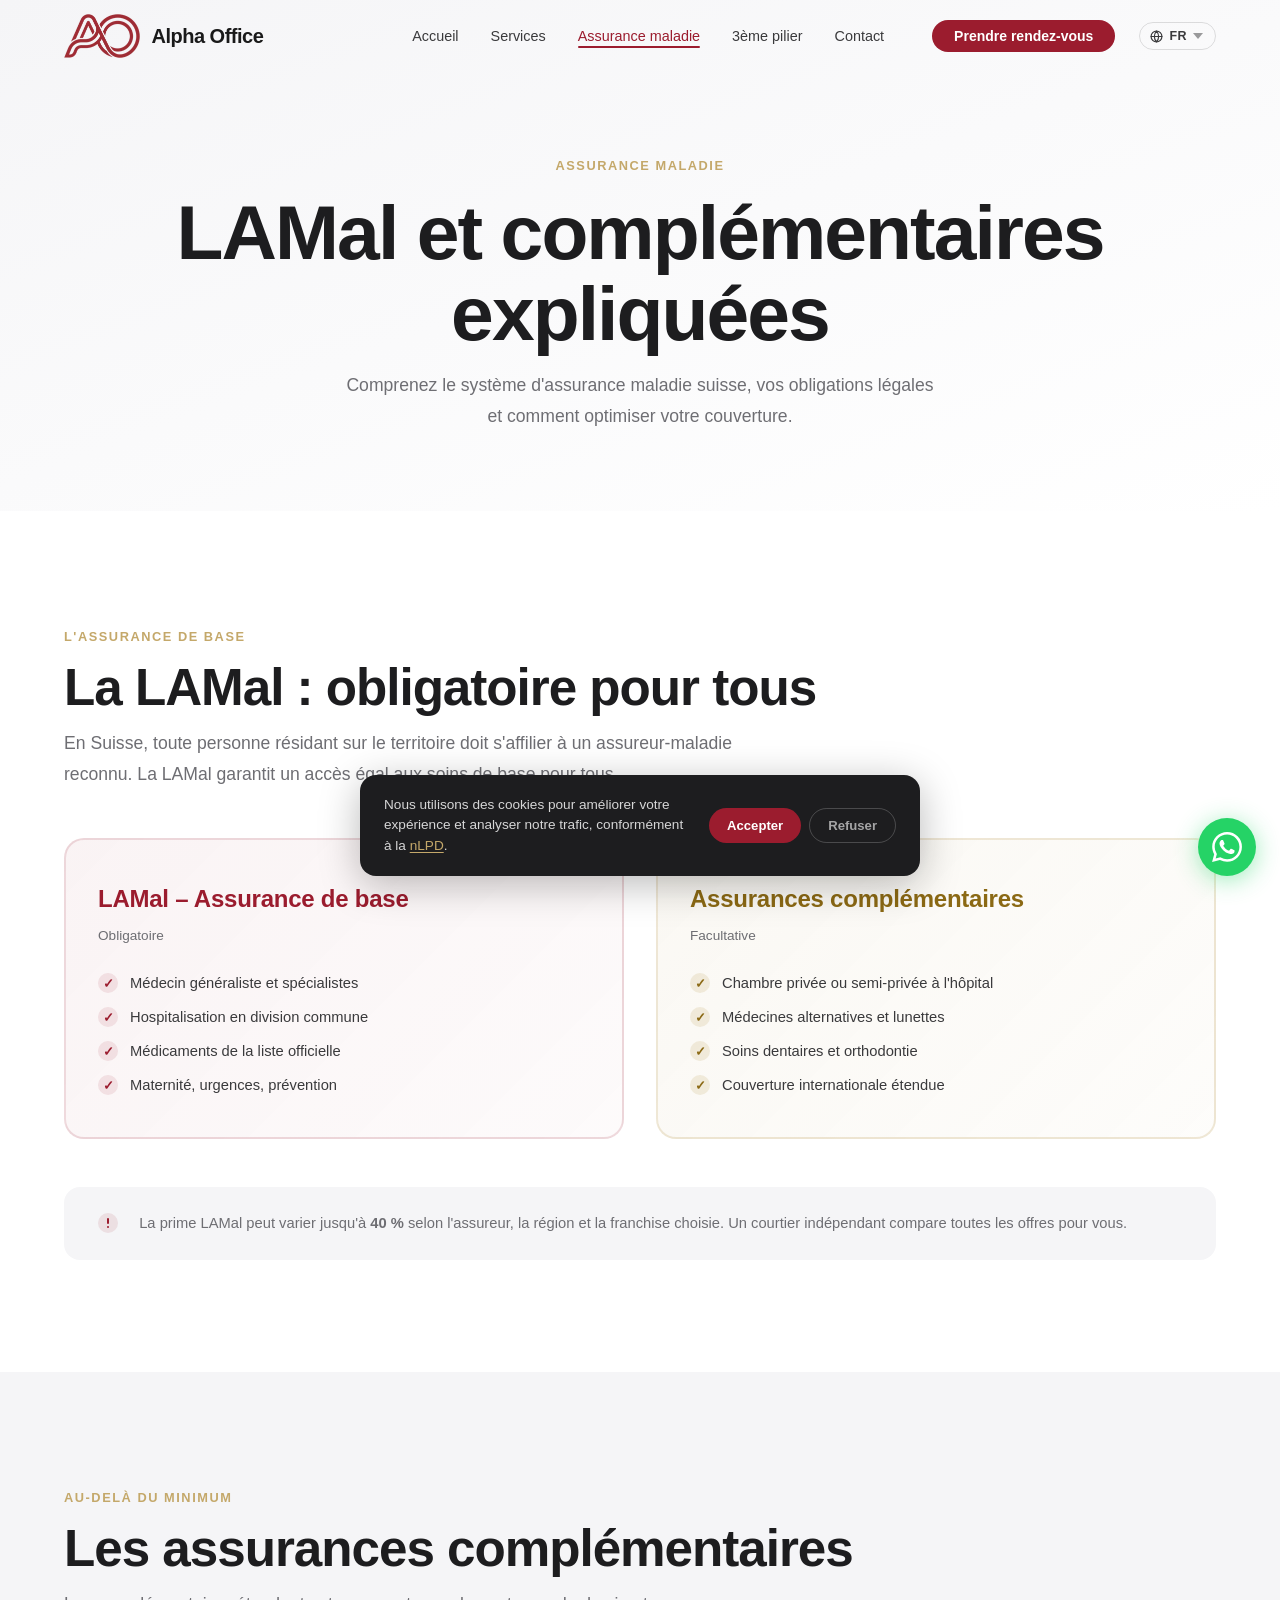
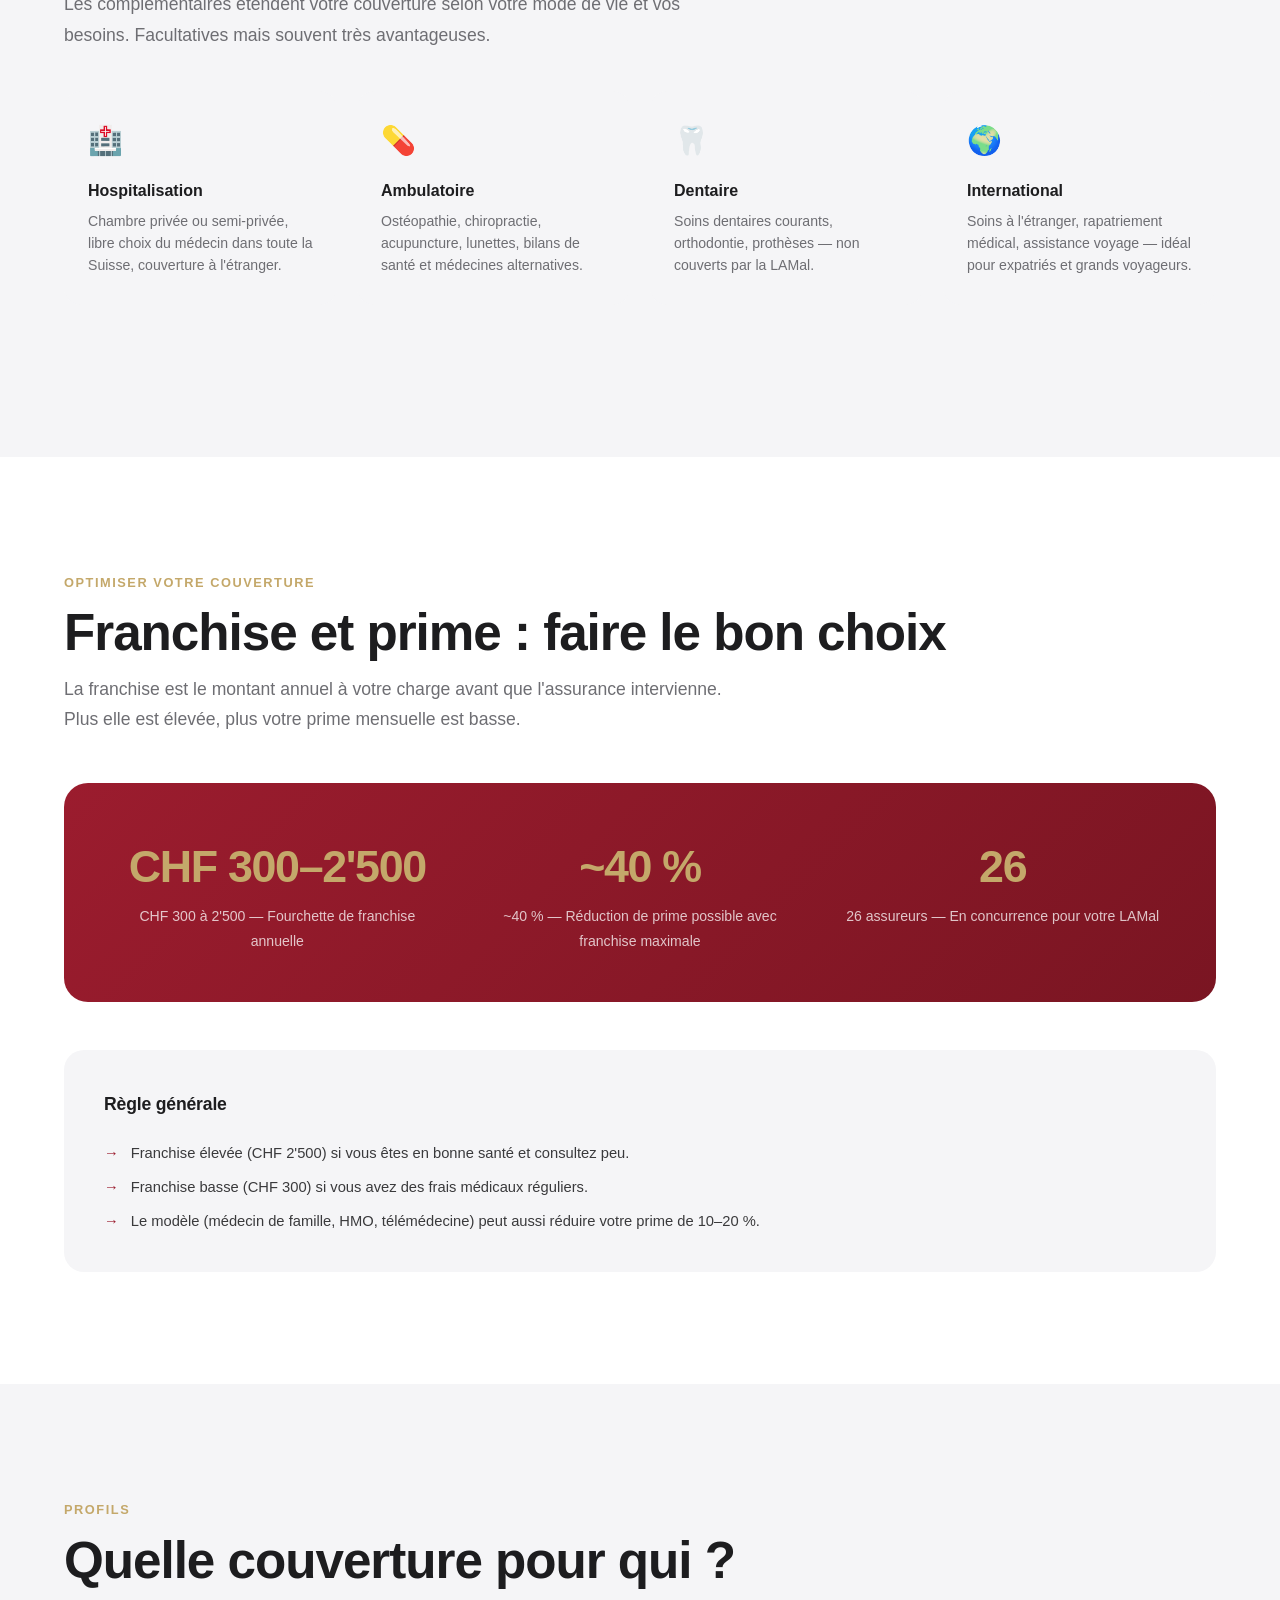
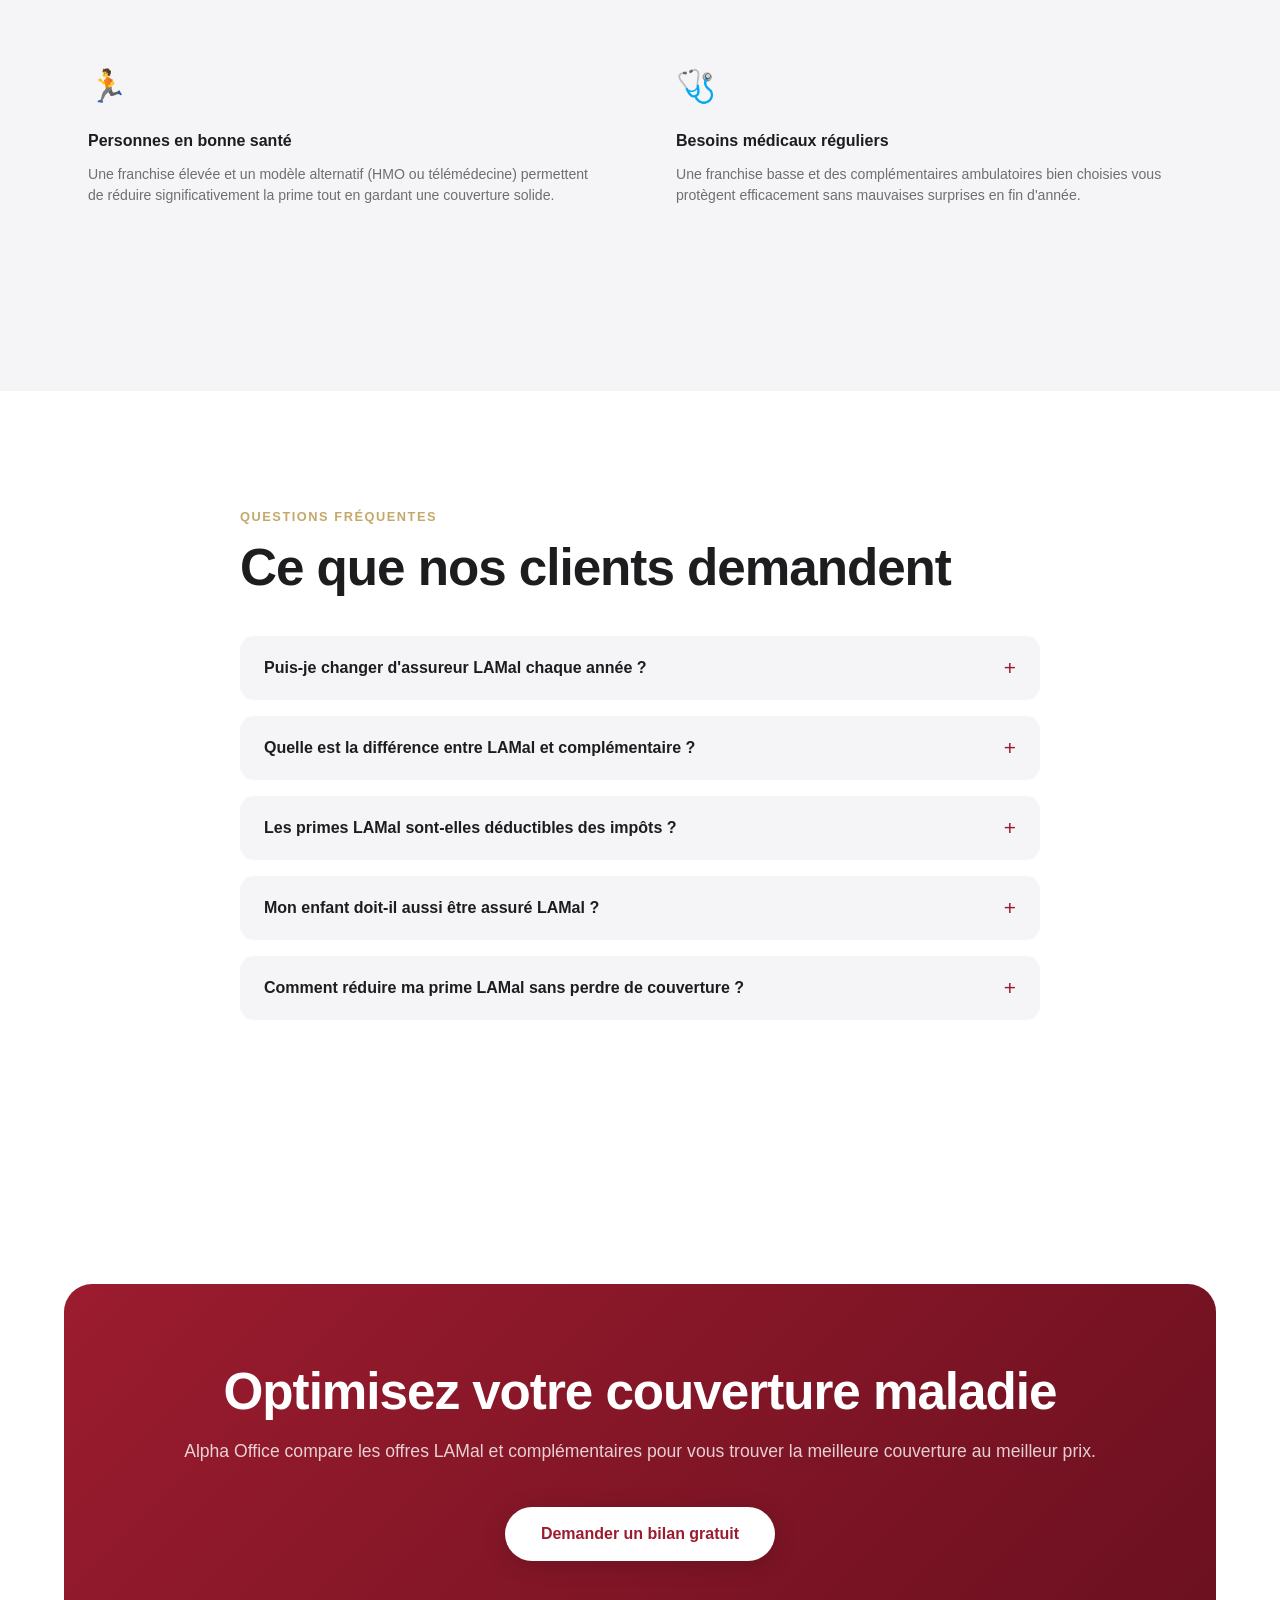
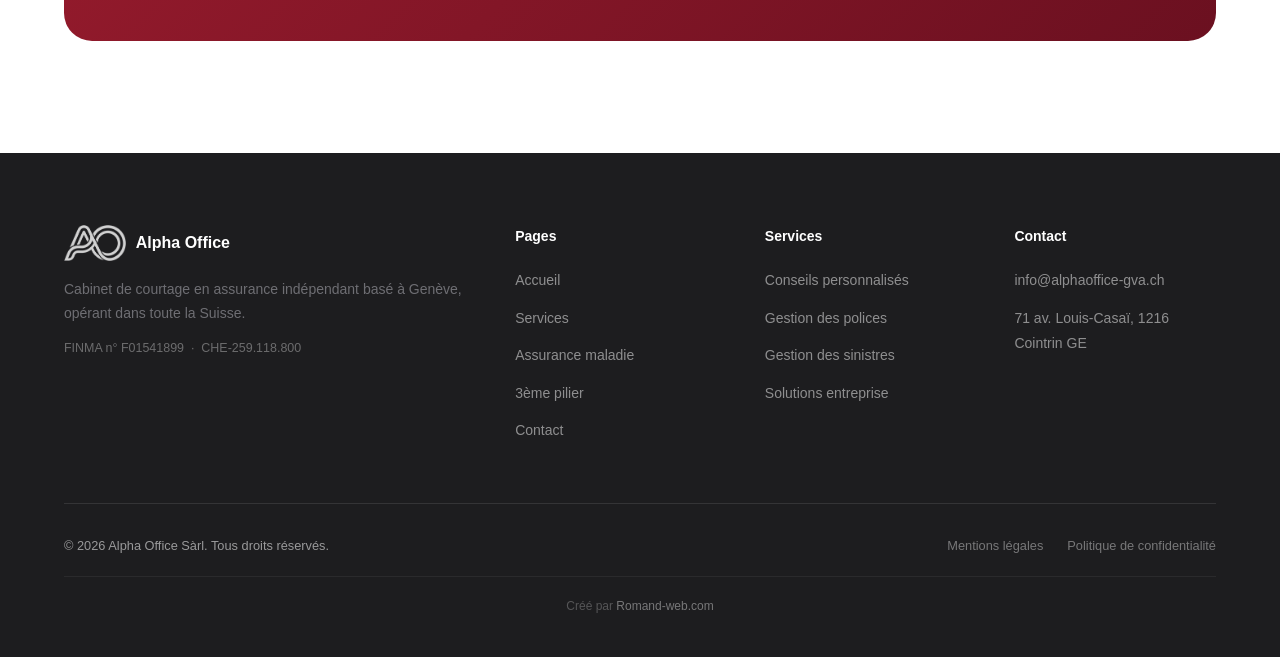
==== commit df784826: "fix(mobile): correct CSS cascade order — move stylesheet link after inline style The <style> critica" ====
--- a/assurance-maladie.html
+++ b/assurance-maladie.html
@@ -8,22 +8,19 @@
   <meta name="robots" content="index, follow"/>
   <link rel="canonical" href="https://alphaoffice-gva.ch/assurance-maladie.html"/>
   <link rel="icon" type="image/x-icon" href="favicon.ico"/>
-  <link rel="icon" type="image/png" sizes="32x32" href="favicon-32x32.png"/>
   <link rel="apple-touch-icon" sizes="180x180" href="apple-touch-icon.png"/>
   <meta property="og:image" content="https://alphaoffice-gva.ch/og-image.jpg"/>
   <meta property="og:image:width" content="1200"/>
   <meta property="og:image:height" content="630"/>
   <meta property="twitter:card" content="summary_large_image"/>
   <meta property="twitter:image" content="https://alphaoffice-gva.ch/og-image.jpg"/>
-  <link rel="manifest" href="manifest.json"/>
+  <link rel="manifest" href="manifest.json" fetchpriority="low"/>
   <meta name="theme-color" content="#9B1C2E"/>
   <meta name="apple-mobile-web-app-capable" content="yes"/>
   <meta name="apple-mobile-web-app-status-bar-style" content="black-translucent"/>
   <meta name="apple-mobile-web-app-title" content="Alpha Office"/>
   <link rel="preload" href="css/style.css?v=2026" as="style"/>
   <link rel="preload" href="logo_crop.webp" as="image" type="image/webp" fetchpriority="high"/>
-  <link rel="stylesheet" href="css/style.css?v=2026" media="print" onload="this.media='all'"/>
-  <noscript><link rel="stylesheet" href="css/style.css?v=2026"/></noscript>
   <style>
     /* ── Compare grid (LAMal vs Complémentaires) ── */
     .compare-grid { display:grid; grid-template-columns:1fr 1fr; gap:2rem; margin:3rem 0; }
@@ -99,8 +96,10 @@
       .compare-card { padding:1.75rem 1.25rem; }
       .tax-banner { padding:1.75rem 1.25rem; }
     }
-  </style>
-  <style>:root{--crimson:#9B1C2E;--crimson-dark:#7A1522;--gold:#C4A86A;--dark:#1d1d1f;--medium:#3a3a3c;--gray:#6e6e73;--light:#f5f5f7;--white:#ffffff;--nav-h:72px;--ease:cubic-bezier(0.25,0.46,0.45,0.94);--font:-apple-system,BlinkMacSystemFont,'SF Pro Display','Helvetica Neue',sans-serif;}*,*::before,*::after{box-sizing:border-box;margin:0;padding:0;}html{scroll-behavior:smooth;scroll-padding-top:var(--nav-h);-webkit-text-size-adjust:100%;text-size-adjust:100%;}body{font-family:var(--font);color:var(--dark);background:var(--white);line-height:1.6;overflow-x:hidden;overscroll-behavior-x:none;}img,svg{display:block;}a{text-decoration:none;}button,a,[role="button"],.lang-dropdown li{touch-action:manipulation;}h1{font-size:clamp(2.6rem,6vw,5rem);font-weight:700;letter-spacing:-0.025em;line-height:1.05;}h2{font-size:clamp(2rem,4vw,3.2rem);font-weight:700;letter-spacing:-0.02em;line-height:1.1;}h3{font-size:clamp(1.15rem,2vw,1.5rem);font-weight:600;letter-spacing:-0.01em;}p{font-size:clamp(1rem,1.4vw,1.1rem);color:var(--gray);line-height:1.75;}nav{position:fixed;top:0;left:0;right:0;z-index:1000;height:var(--nav-h);display:flex;align-items:center;padding:0 5%;transition:background 0.4s var(--ease),box-shadow 0.4s var(--ease);}nav.scrolled{background:rgba(255,255,255,0.88);backdrop-filter:saturate(180%) blur(20px);-webkit-backdrop-filter:saturate(180%) blur(20px);box-shadow:0 1px 0 rgba(0,0,0,0.08);}.nav-logo{display:flex;align-items:center;gap:20px;flex:1;}.logo-alpha-office{display:flex;align-items:center;gap:12px;font-family:var(--font);}.logo-icon{height:44px;width:auto;object-fit:contain;}.logo-text{font-size:20px;font-weight:800;color:#1a1a1a;letter-spacing:-0.5px;}.nav-links{display:flex;align-items:center;gap:2rem;list-style:none;}.nav-links a{font-size:0.9rem;font-weight:500;color:var(--medium);transition:color 0.2s;}.nav-links a:hover,.nav-links a.active{color:var(--crimson);}.lang-sw{display:flex;align-items:center;margin-left:1.5rem;gap:2px;}.lang-picker{position:relative;margin-left:1.5rem;}.lang-btn{display:flex;align-items:center;gap:6px;background:transparent;border:1.5px solid rgba(0,0,0,0.12);border-radius:50px;padding:6px 12px 6px 10px;font-size:0.78rem;font-weight:700;color:var(--medium);cursor:pointer;font-family:var(--font);letter-spacing:0.04em;transition:border-color 0.2s,color 0.2s,background 0.2s;outline:none;}.lang-btn:hover{border-color:var(--crimson);color:var(--crimson);}.lang-btn svg{flex-shrink:0;}.lang-chevron{transition:transform 0.2s;opacity:0.5;}.lang-picker.open .lang-chevron{transform:rotate(180deg);}.lang-picker.open .lang-btn{border-color:var(--crimson);color:var(--crimson);background:rgba(155,28,46,0.05);}.lang-dropdown{position:absolute;top:calc(100% + 8px);right:0;background:white;border-radius:14px;box-shadow:0 8px 40px rgba(0,0,0,0.13),0 0 0 1px rgba(0,0,0,0.06);list-style:none;padding:6px;min-width:140px;opacity:0;transform:translateY(-6px) scale(0.97);pointer-events:none;transform-origin:top right;transition:opacity 0.18s var(--ease),transform 0.18s var(--ease);z-index:200;}.lang-picker.open .lang-dropdown{opacity:1;transform:translateY(0) scale(1);pointer-events:all;}.lang-dropdown li{padding:8px 14px;border-radius:9px;font-size:0.82rem;font-weight:500;color:var(--medium);cursor:pointer;display:flex;align-items:center;gap:10px;transition:background 0.15s,color 0.15s;}.lang-dropdown li:hover{background:var(--light);color:var(--dark);}.lang-dropdown li.active{color:var(--crimson);font-weight:700;}.lang-dropdown li.active::after{content:'';display:block;width:6px;height:6px;border-radius:50%;background:var(--crimson);margin-left:auto;flex-shrink:0;}.wa-float{position:fixed;bottom:calc(1.5rem + env(safe-area-inset-bottom,0px));right:calc(1.5rem + env(safe-area-inset-right,0px));z-index:999;width:58px;height:58px;border-radius:50%;background:#25D366;display:flex;align-items:center;justify-content:center;box-shadow:0 4px 24px rgba(37,211,102,0.45);transition:transform 0.3s var(--ease),box-shadow 0.3s;text-decoration:none;}.wa-float:hover{transform:scale(1.1);box-shadow:0 8px 36px rgba(37,211,102,0.55);}.wa-float svg{width:30px;height:30px;}.nav-cta{background:var(--crimson) !important;color:white !important;padding:8px 22px;border-radius:50px;font-size:0.875rem !important;font-weight:600 !important;transition:background 0.2s,transform 0.2s !important;margin-left:1rem;}.nav-cta:hover{background:var(--crimson-dark) !important;color:white !important;transform:scale(1.03);}.hamburger{display:none;flex-direction:column;justify-content:center;align-items:center;gap:5px;cursor:pointer;background:none;border:none;padding:10px;min-width:44px;min-height:44px;}.hamburger span{width:22px;height:2px;background:var(--dark);display:block;border-radius:2px;transition:all 0.3s;}.hero{min-height:100vh;min-height:100dvh;display:flex;align-items:center;justify-content:center;text-align:center;padding:calc(var(--nav-h) + 5rem) 5% 5rem;background:var(--white);position:relative;overflow:hidden;}.hero-bg{position:absolute;inset:0;z-index:0;background:radial-gradient(ellipse 80% 60% at 60% 40%,rgba(155,28,46,0.04) 0%,transparent 65%),radial-gradient(ellipse 70% 50% at 30% 60%,rgba(196,168,106,0.05) 0%,transparent 65%);animation:bgPulse 10s ease-in-out infinite alternate;}@keyframes bgPulse{from{transform:scale(1);}to{transform:scale(1.06) translate(2%,2%);}}.hero-content{position:relative;z-index:1;max-width:860px;}.hero-content .anim-1,.page-hero .anim-1{opacity:1;animation:slideUp 0.7s var(--ease) 0s both;}.hero-content .anim-2,.page-hero .anim-2{opacity:1;animation:slideUp 0.7s var(--ease) 0.12s both;}.hero-content .anim-3,.page-hero .anim-3{opacity:1;animation:slideUp 0.7s var(--ease) 0.24s both;}.eyebrow{display:inline-block;font-size:0.8rem;font-weight:600;letter-spacing:0.12em;text-transform:uppercase;color:var(--gold);margin-bottom:1.5rem;}.hero h1{color:var(--dark);margin-bottom:1.5rem;}.hero h1 em{color:var(--crimson);font-style:normal;}.hero > .hero-content > p{font-size:clamp(1.05rem,1.8vw,1.25rem);max-width:580px;margin:0 auto 2.5rem;}.hero-btns{display:flex;gap:1rem;justify-content:center;flex-wrap:wrap;}.btn-primary{display:inline-flex;align-items:center;gap:8px;background:var(--crimson);color:white;padding:14px 34px;border-radius:50px;font-size:1rem;font-weight:600;transition:all 0.3s var(--ease);box-shadow:0 4px 20px rgba(155,28,46,0.28);}.btn-primary:hover{background:var(--crimson-dark);transform:translateY(-2px);box-shadow:0 8px 30px rgba(155,28,46,0.38);}.btn-secondary{display:inline-flex;align-items:center;gap:8px;background:transparent;color:var(--dark);padding:14px 34px;border-radius:50px;font-size:1rem;font-weight:600;border:2px solid rgba(0,0,0,0.13);transition:all 0.3s var(--ease);}.btn-secondary:hover{border-color:var(--crimson);color:var(--crimson);transform:translateY(-2px);}.btn-white{display:inline-flex;align-items:center;gap:8px;background:white;color:var(--crimson);padding:14px 36px;border-radius:50px;font-size:1rem;font-weight:600;transition:all 0.3s var(--ease);box-shadow:0 4px 24px rgba(0,0,0,0.15);}.btn-white:hover{transform:translateY(-2px);box-shadow:0 8px 32px rgba(0,0,0,0.22);}.section{padding:7rem 5%;}.section-inner{max-width:1200px;margin:0 auto;}.section-alt{background:var(--light);}.section-header{text-align:center;margin-bottom:5rem;}.section-header .eyebrow{margin-bottom:1rem;}.section-header h2{margin-bottom:1rem;}.section-header p{max-width:580px;margin:0 auto;}.cards-grid{display:grid;grid-template-columns:repeat(auto-fit,minmax(250px,1fr));gap:1.75rem;}.card{background:white;border-radius:20px;padding:2.25rem;border:1px solid rgba(0,0,0,0.06);position:relative;overflow:hidden;transition:transform 0.4s var(--ease),box-shadow 0.4s var(--ease),border-color 0.4s;}.card::after{content:'';position:absolute;bottom:0;left:0;right:0;height:3px;background:linear-gradient(90deg,var(--crimson),var(--gold));transform:scaleX(0);transform-origin:left;transition:transform 0.4s var(--ease);}.card:hover{transform:translateY(-8px);box-shadow:0 20px 60px rgba(0,0,0,0.1);border-color:transparent;}.card:hover::after{transform:scaleX(1);}.card-icon{width:52px;height:52px;border-radius:14px;background:linear-gradient(135deg,rgba(155,28,46,0.08),rgba(196,168,106,0.1));display:flex;align-items:center;justify-content:center;margin-bottom:1.25rem;font-size:1.4rem;}.card h3{margin-bottom:0.75rem;}.values-grid{display:grid;grid-template-columns:1fr 1fr;gap:2.5rem 4rem;}.value-item{display:flex;gap:1.25rem;align-items:flex-start;}.value-icon{width:46px;height:46px;border-radius:12px;background:var(--crimson);display:flex;align-items:center;justify-content:center;flex-shrink:0;color:white;font-size:1.2rem;}.value-text h3{margin-bottom:0.5rem;}.team-card{display:flex;align-items:center;gap:3.5rem;background:white;border-radius:28px;padding:3.5rem;box-shadow:0 4px 50px rgba(0,0,0,0.07);}.team-avatar{width:130px;height:130px;border-radius:50%;background:linear-gradient(135deg,var(--crimson),var(--gold));display:flex;align-items:center;justify-content:center;font-size:2.75rem;font-weight:700;color:white;flex-shrink:0;letter-spacing:-0.02em;overflow:hidden;}.team-avatar img{width:100%;height:100%;object-fit:cover;object-position:center top;display:block;}.team-role{font-size:0.78rem;font-weight:600;letter-spacing:0.1em;text-transform:uppercase;color:var(--gold);margin-bottom:0.4rem;}.team-name{font-size:2rem;font-weight:700;color:var(--dark);margin-bottom:1rem;letter-spacing:-0.02em;}.cta-banner{background:linear-gradient(135deg,var(--crimson) 0%,#6B1020 100%);border-radius:28px;padding:5rem 4rem;text-align:center;}.cta-banner h2{color:white;margin-bottom:1rem;}.cta-banner p{color:rgba(255,255,255,0.8);margin-bottom:2.5rem;font-size:1.1rem;}.page-hero{padding:calc(var(--nav-h) + 5rem) 5% 5rem;background:linear-gradient(160deg,var(--light) 0%,white 100%);text-align:center;}.page-hero .eyebrow{margin-bottom:1rem;}.page-hero h1{margin-bottom:1rem;}.page-hero p{max-width:600px;margin:0 auto;}.scroll-progress{position:fixed;top:0;left:0;height:3px;width:0;background:linear-gradient(90deg,var(--crimson),var(--gold),var(--crimson));background-size:200% auto;z-index:9999;pointer-events:none;animation:progressShimmer 3s linear infinite;}@keyframes progressShimmer{to{background-position:200% center;}}@keyframes pageIn{from{opacity:0;}to{opacity:1;}}body{animation:pageIn 0.4s ease forwards;}@keyframes fadeUp{from{opacity:0;transform:translateY(32px);}to{opacity:1;transform:translateY(0);}}@keyframes slideUp{from{transform:translateY(28px);}to{transform:translateY(0);}}@keyframes fadeLeft{from{opacity:0;transform:translateX(-32px);}to{opacity:1;transform:translateX(0);}}@keyframes fadeRight{from{opacity:0;transform:translateX(32px);}to{opacity:1;transform:translateX(0);}}.anim-1{opacity:0;animation:fadeUp 0.85s var(--ease) 0.1s forwards;}.anim-2{opacity:0;animation:fadeUp 0.85s var(--ease) 0.25s forwards;}.anim-3{opacity:0;animation:fadeUp 0.85s var(--ease) 0.4s forwards;}.anim-4{opacity:0;animation:fadeUp 0.85s var(--ease) 0.55s forwards;}.reveal{opacity:0;transform:translateY(40px);transition:opacity 0.8s var(--ease),transform 0.8s var(--ease);}.reveal-left{opacity:0;transform:translateX(-50px);transition:opacity 0.8s var(--ease),transform 0.8s var(--ease);}.reveal-right{opacity:0;transform:translateX(50px);transition:opacity 0.8s var(--ease),transform 0.8s var(--ease);}</style>
+  @media(max-width:768px){.nav-links{display:none;position:fixed;top:var(--nav-h);left:0;right:0;background:rgba(255,255,255,0.98);flex-direction:column;align-items:flex-start;padding:1.5rem 5% 2rem;gap:0;border-bottom:1px solid rgba(0,0,0,0.08);box-shadow:0 8px 30px rgba(0,0,0,0.08);z-index:999;}.nav-links.open{display:flex;}.nav-links li{width:100%;}.nav-links li a{display:block;padding:.85rem 0;font-size:1rem;border-bottom:1px solid rgba(0,0,0,0.05);}.nav-cta{display:block!important;background:var(--crimson)!important;color:white!important;text-align:center;border-radius:12px!important;padding:12px 0!important;margin:1rem 0 0!important;font-size:.95rem!important;}.hamburger{display:flex;margin-left:.75rem;}.hamburger.open span:nth-child(1){transform:rotate(45deg) translate(5px,5px);}.hamburger.open span:nth-child(2){opacity:0;transform:scaleX(0);}.hamburger.open span:nth-child(3){transform:rotate(-45deg) translate(5px,-5px);}}</style>
+  <style>:root{--crimson:#9B1C2E;--crimson-dark:#7A1522;--gold:#C4A86A;--dark:#1d1d1f;--medium:#3a3a3c;--gray:#6e6e73;--light:#f5f5f7;--white:#ffffff;--nav-h:72px;--ease:cubic-bezier(0.25,0.46,0.45,0.94);--font:-apple-system,BlinkMacSystemFont,'SF Pro Display','Helvetica Neue',sans-serif;}*,*::before,*::after{box-sizing:border-box;margin:0;padding:0;}html{scroll-behavior:smooth;scroll-padding-top:var(--nav-h);-webkit-text-size-adjust:100%;text-size-adjust:100%;}body{font-family:var(--font);color:var(--dark);background:var(--white);line-height:1.6;overflow-x:hidden;overscroll-behavior-x:none;}img,svg{display:block;}a{text-decoration:none;}button,a,[role="button"],.lang-dropdown li{touch-action:manipulation;}h1{font-size:clamp(2.6rem,6vw,5rem);font-weight:700;letter-spacing:-0.025em;line-height:1.05;}h2{font-size:clamp(2rem,4vw,3.2rem);font-weight:700;letter-spacing:-0.02em;line-height:1.1;}h3{font-size:clamp(1.15rem,2vw,1.5rem);font-weight:600;letter-spacing:-0.01em;}p{font-size:clamp(1rem,1.4vw,1.1rem);color:var(--gray);line-height:1.75;}nav{position:fixed;top:0;left:0;right:0;z-index:1000;height:var(--nav-h);display:flex;align-items:center;padding:0 5%;transition:background 0.4s var(--ease),box-shadow 0.4s var(--ease);}nav.scrolled{background:rgba(255,255,255,0.88);backdrop-filter:saturate(180%) blur(20px);-webkit-backdrop-filter:saturate(180%) blur(20px);box-shadow:0 1px 0 rgba(0,0,0,0.08);}.nav-logo{display:flex;align-items:center;gap:20px;flex:1;}.logo-alpha-office{display:flex;align-items:center;gap:12px;font-family:var(--font);}.logo-icon{height:44px;width:auto;object-fit:contain;}.logo-text{font-size:20px;font-weight:800;color:#1a1a1a;letter-spacing:-0.5px;}.nav-links{display:flex;align-items:center;gap:2rem;list-style:none;}.nav-links a{font-size:0.9rem;font-weight:500;color:var(--medium);transition:color 0.2s;}.nav-links a:hover,.nav-links a.active{color:var(--crimson);}.lang-sw{display:flex;align-items:center;margin-left:1.5rem;gap:2px;}.lang-picker{position:relative;margin-left:1.5rem;}.lang-btn{display:flex;align-items:center;gap:6px;background:transparent;border:1.5px solid rgba(0,0,0,0.12);border-radius:50px;padding:6px 12px 6px 10px;font-size:0.78rem;font-weight:700;color:var(--medium);cursor:pointer;font-family:var(--font);letter-spacing:0.04em;transition:border-color 0.2s,color 0.2s,background 0.2s;outline:none;}.lang-btn:hover{border-color:var(--crimson);color:var(--crimson);}.lang-btn svg{flex-shrink:0;}.lang-chevron{transition:transform 0.2s;opacity:0.5;}.lang-picker.open .lang-chevron{transform:rotate(180deg);}.lang-picker.open .lang-btn{border-color:var(--crimson);color:var(--crimson);background:rgba(155,28,46,0.05);}.lang-dropdown{position:absolute;top:calc(100% + 8px);right:0;background:white;border-radius:14px;box-shadow:0 8px 40px rgba(0,0,0,0.13),0 0 0 1px rgba(0,0,0,0.06);list-style:none;padding:6px;min-width:140px;opacity:0;transform:translateY(-6px) scale(0.97);pointer-events:none;transform-origin:top right;transition:opacity 0.18s var(--ease),transform 0.18s var(--ease);z-index:200;}.lang-picker.open .lang-dropdown{opacity:1;transform:translateY(0) scale(1);pointer-events:all;}.lang-dropdown li{padding:8px 14px;border-radius:9px;font-size:0.82rem;font-weight:500;color:var(--medium);cursor:pointer;display:flex;align-items:center;gap:10px;transition:background 0.15s,color 0.15s;}.lang-dropdown li:hover{background:var(--light);color:var(--dark);}.lang-dropdown li.active{color:var(--crimson);font-weight:700;}.lang-dropdown li.active::after{content:'';display:block;width:6px;height:6px;border-radius:50%;background:var(--crimson);margin-left:auto;flex-shrink:0;}.wa-float{position:fixed;bottom:calc(1.5rem + env(safe-area-inset-bottom,0px));right:calc(1.5rem + env(safe-area-inset-right,0px));z-index:999;width:58px;height:58px;border-radius:50%;background:#25D366;display:flex;align-items:center;justify-content:center;box-shadow:0 4px 24px rgba(37,211,102,0.45);transition:transform 0.3s var(--ease),box-shadow 0.3s;text-decoration:none;}.wa-float:hover{transform:scale(1.1);box-shadow:0 8px 36px rgba(37,211,102,0.55);}.wa-float svg{width:30px;height:30px;}.nav-cta{background:var(--crimson) !important;color:white !important;padding:8px 22px;border-radius:50px;font-size:0.875rem !important;font-weight:600 !important;transition:background 0.2s,transform 0.2s !important;margin-left:1rem;}.nav-cta:hover{background:var(--crimson-dark) !important;color:white !important;transform:scale(1.03);}.hamburger{display:none;flex-direction:column;justify-content:center;align-items:center;gap:5px;cursor:pointer;background:none;border:none;padding:10px;min-width:44px;min-height:44px;}.hamburger span{width:22px;height:2px;background:var(--dark);display:block;border-radius:2px;transition:all 0.3s;}.hero{min-height:100vh;min-height:100dvh;display:flex;align-items:center;justify-content:center;text-align:center;padding:calc(var(--nav-h) + 5rem) 5% 5rem;background:var(--white);position:relative;overflow:hidden;}.hero-bg{position:absolute;inset:0;z-index:0;background:radial-gradient(ellipse 80% 60% at 60% 40%,rgba(155,28,46,0.04) 0%,transparent 65%),radial-gradient(ellipse 70% 50% at 30% 60%,rgba(196,168,106,0.05) 0%,transparent 65%);animation:bgPulse 10s ease-in-out infinite alternate;}@keyframes bgPulse{from{transform:scale(1);}to{transform:scale(1.06) translate(2%,2%);}}.hero-content{position:relative;z-index:1;max-width:860px;}.hero-content .anim-1,.page-hero .anim-1{opacity:1;animation:slideUp 0.7s var(--ease) 0s both;}.hero-content .anim-2,.page-hero .anim-2{opacity:1;animation:slideUp 0.7s var(--ease) 0.12s both;}.hero-content .anim-3,.page-hero .anim-3{opacity:1;animation:slideUp 0.7s var(--ease) 0.24s both;}.eyebrow{display:inline-block;font-size:0.8rem;font-weight:600;letter-spacing:0.12em;text-transform:uppercase;color:var(--gold);margin-bottom:1.5rem;}.hero h1{color:var(--dark);margin-bottom:1.5rem;}.hero h1 em{color:var(--crimson);font-style:normal;}.hero > .hero-content > p{font-size:clamp(1.05rem,1.8vw,1.25rem);max-width:580px;margin:0 auto 2.5rem;}.hero-btns{display:flex;gap:1rem;justify-content:center;flex-wrap:wrap;}.btn-primary{display:inline-flex;align-items:center;gap:8px;background:var(--crimson);color:white;padding:14px 34px;border-radius:50px;font-size:1rem;font-weight:600;transition:all 0.3s var(--ease);box-shadow:0 4px 20px rgba(155,28,46,0.28);}.btn-primary:hover{background:var(--crimson-dark);transform:translateY(-2px);box-shadow:0 8px 30px rgba(155,28,46,0.38);}.btn-secondary{display:inline-flex;align-items:center;gap:8px;background:transparent;color:var(--dark);padding:14px 34px;border-radius:50px;font-size:1rem;font-weight:600;border:2px solid rgba(0,0,0,0.13);transition:all 0.3s var(--ease);}.btn-secondary:hover{border-color:var(--crimson);color:var(--crimson);transform:translateY(-2px);}.btn-white{display:inline-flex;align-items:center;gap:8px;background:white;color:var(--crimson);padding:14px 36px;border-radius:50px;font-size:1rem;font-weight:600;transition:all 0.3s var(--ease);box-shadow:0 4px 24px rgba(0,0,0,0.15);}.btn-white:hover{transform:translateY(-2px);box-shadow:0 8px 32px rgba(0,0,0,0.22);}.section{padding:7rem 5%;}.section-inner{max-width:1200px;margin:0 auto;}.section-alt{background:var(--light);}.section-header{text-align:center;margin-bottom:5rem;}.section-header .eyebrow{margin-bottom:1rem;}.section-header h2{margin-bottom:1rem;}.section-header p{max-width:580px;margin:0 auto;}.cards-grid{display:grid;grid-template-columns:repeat(auto-fit,minmax(250px,1fr));gap:1.75rem;}.card{background:white;border-radius:20px;padding:2.25rem;border:1px solid rgba(0,0,0,0.06);position:relative;overflow:hidden;transition:transform 0.4s var(--ease),box-shadow 0.4s var(--ease),border-color 0.4s;}.card::after{content:'';position:absolute;bottom:0;left:0;right:0;height:3px;background:linear-gradient(90deg,var(--crimson),var(--gold));transform:scaleX(0);transform-origin:left;transition:transform 0.4s var(--ease);}.card:hover{transform:translateY(-8px);box-shadow:0 20px 60px rgba(0,0,0,0.1);border-color:transparent;}.card:hover::after{transform:scaleX(1);}.card-icon{width:52px;height:52px;border-radius:14px;background:linear-gradient(135deg,rgba(155,28,46,0.08),rgba(196,168,106,0.1));display:flex;align-items:center;justify-content:center;margin-bottom:1.25rem;font-size:1.4rem;}.card h3{margin-bottom:0.75rem;}.values-grid{display:grid;grid-template-columns:1fr 1fr;gap:2.5rem 4rem;}.value-item{display:flex;gap:1.25rem;align-items:flex-start;}.value-icon{width:46px;height:46px;border-radius:12px;background:var(--crimson);display:flex;align-items:center;justify-content:center;flex-shrink:0;color:white;font-size:1.2rem;}.value-text h3{margin-bottom:0.5rem;}.team-card{display:flex;align-items:center;gap:3.5rem;background:white;border-radius:28px;padding:3.5rem;box-shadow:0 4px 50px rgba(0,0,0,0.07);}.team-avatar{width:130px;height:130px;border-radius:50%;background:linear-gradient(135deg,var(--crimson),var(--gold));display:flex;align-items:center;justify-content:center;font-size:2.75rem;font-weight:700;color:white;flex-shrink:0;letter-spacing:-0.02em;overflow:hidden;}.team-avatar img{width:100%;height:100%;object-fit:cover;object-position:center top;display:block;}.team-role{font-size:0.78rem;font-weight:600;letter-spacing:0.1em;text-transform:uppercase;color:var(--gold);margin-bottom:0.4rem;}.team-name{font-size:2rem;font-weight:700;color:var(--dark);margin-bottom:1rem;letter-spacing:-0.02em;}.cta-banner{background:linear-gradient(135deg,var(--crimson) 0%,#6B1020 100%);border-radius:28px;padding:5rem 4rem;text-align:center;}.cta-banner h2{color:white;margin-bottom:1rem;}.cta-banner p{color:rgba(255,255,255,0.8);margin-bottom:2.5rem;font-size:1.1rem;}.page-hero{padding:calc(var(--nav-h) + 5rem) 5% 5rem;background:linear-gradient(160deg,var(--light) 0%,white 100%);text-align:center;}.page-hero .eyebrow{margin-bottom:1rem;}.page-hero h1{margin-bottom:1rem;}.page-hero p{max-width:600px;margin:0 auto;}.scroll-progress{position:fixed;top:0;left:0;height:3px;width:0;background:linear-gradient(90deg,var(--crimson),var(--gold),var(--crimson));background-size:200% auto;z-index:9999;pointer-events:none;animation:progressShimmer 3s linear infinite;}@keyframes progressShimmer{to{background-position:200% center;}}@keyframes pageIn{from{opacity:0;}to{opacity:1;}}body{animation:pageIn 0.4s ease forwards;}@keyframes fadeUp{from{opacity:0;transform:translateY(32px);}to{opacity:1;transform:translateY(0);}}@keyframes slideUp{from{transform:translateY(28px);}to{transform:translateY(0);}}@keyframes fadeLeft{from{opacity:0;transform:translateX(-32px);}to{opacity:1;transform:translateX(0);}}@keyframes fadeRight{from{opacity:0;transform:translateX(32px);}to{opacity:1;transform:translateX(0);}}.anim-1{opacity:0;animation:fadeUp 0.85s var(--ease) 0.1s forwards;}.anim-2{opacity:0;animation:fadeUp 0.85s var(--ease) 0.25s forwards;}.anim-3{opacity:0;animation:fadeUp 0.85s var(--ease) 0.4s forwards;}.anim-4{opacity:0;animation:fadeUp 0.85s var(--ease) 0.55s forwards;}.reveal{opacity:0;transform:translateY(40px);transition:opacity 0.8s var(--ease),transform 0.8s var(--ease);}.reveal-left{opacity:0;transform:translateX(-50px);transition:opacity 0.8s var(--ease),transform 0.8s var(--ease);}.reveal-right{opacity:0;transform:translateX(50px);transition:opacity 0.8s var(--ease),transform 0.8s var(--ease);}@media(max-width:768px){.nav-links{display:none;position:fixed;top:var(--nav-h);left:0;right:0;background:rgba(255,255,255,0.98);flex-direction:column;align-items:flex-start;padding:1.5rem 5% 2rem;gap:0;border-bottom:1px solid rgba(0,0,0,0.08);box-shadow:0 8px 30px rgba(0,0,0,0.08);z-index:999;}.nav-links.open{display:flex;}.nav-links li{width:100%;}.nav-links li a{display:block;padding:.85rem 0;font-size:1rem;border-bottom:1px solid rgba(0,0,0,0.05);}.nav-cta{display:block!important;background:var(--crimson)!important;color:white!important;text-align:center;border-radius:12px!important;padding:12px 0!important;margin:1rem 0 0!important;font-size:.95rem!important;}.hamburger{display:flex;margin-left:.75rem;}.hamburger.open span:nth-child(1){transform:rotate(45deg) translate(5px,5px);}.hamburger.open span:nth-child(2){opacity:0;transform:scaleX(0);}.hamburger.open span:nth-child(3){transform:rotate(-45deg) translate(5px,-5px);}}</style>
+  <link rel="stylesheet" href="css/style.css?v=2026" media="print" onload="this.media='all'"/>
+  <noscript><link rel="stylesheet" href="css/style.css?v=2026"/></noscript>
 </head>
 <body>
 
@@ -118,18 +117,18 @@
     <li><a href="contact.html" class="nav-cta" data-i18n="nav.cta">Prendre rendez-vous</a></li>
   </ul>
   <div class="lang-picker">
-    <button class="lang-btn" aria-haspopup="listbox" aria-expanded="false">
+    <button class="lang-btn" aria-haspopup="menu" aria-expanded="false">
       <svg width="13" height="13" viewBox="0 0 24 24" fill="none" stroke="currentColor" stroke-width="2.2" stroke-linecap="round" stroke-linejoin="round"><circle cx="12" cy="12" r="10"/><path d="M2 12h20M12 2a15.3 15.3 0 0 1 4 10 15.3 15.3 0 0 1-4 10 15.3 15.3 0 0 1-4-10 15.3 15.3 0 0 1 4-10z"/></svg>
       <span class="lang-current">FR</span>
       <svg class="lang-chevron" width="10" height="6" viewBox="0 0 10 6" fill="currentColor"><path d="M0 0l5 6 5-6z"/></svg>
     </button>
-    <ul class="lang-dropdown" role="listbox">
-      <li data-lang="fr">Français</li>
-      <li data-lang="de">Deutsch</li>
-      <li data-lang="en">English</li>
-      <li data-lang="it">Italiano</li>
-      <li data-lang="sq">Shqip</li>
-      <li data-lang="hr">Bosanski</li>
+    <ul class="lang-dropdown" role="menu" aria-label="Sélection de la langue">
+      <li data-lang="fr" role="menuitem">Français</li>
+      <li data-lang="de" role="menuitem">Deutsch</li>
+      <li data-lang="en" role="menuitem">English</li>
+      <li data-lang="it" role="menuitem">Italiano</li>
+      <li data-lang="sq" role="menuitem">Shqip</li>
+      <li data-lang="hr" role="menuitem">Bosanski</li>
     </ul>
   </div>
   <button class="hamburger" aria-label="Menu">
--- a/css/style.css
+++ b/css/style.css
@@ -195,6 +195,7 @@
 /* ─── Team ─── */
 .team-card { display: flex; align-items: center; gap: 3.5rem; background: white; border-radius: 28px; padding: 3.5rem; box-shadow: 0 4px 50px rgba(0,0,0,0.07); }
 .team-avatar { width: 130px; height: 130px; border-radius: 50%; background: linear-gradient(135deg, var(--crimson), var(--gold)); display: flex; align-items: center; justify-content: center; font-size: 2.75rem; font-weight: 700; color: white; flex-shrink: 0; letter-spacing: -0.02em; overflow: hidden; }
+.team-avatar picture { display: block; width: 100%; height: 100%; }
 .team-avatar img { width: 100%; height: 100%; object-fit: cover; object-position: center top; display: block; }
 .team-role { font-size: 0.78rem; font-weight: 600; letter-spacing: 0.1em; text-transform: uppercase; color: var(--gold); margin-bottom: 0.4rem; }
 .team-name { font-size: 2rem; font-weight: 700; color: var(--dark); margin-bottom: 1rem; letter-spacing: -0.02em; }
--- a/css/style.css
+++ b/css/style.css
@@ -195,6 +195,7 @@
 /* ─── Team ─── */
 .team-card { display: flex; align-items: center; gap: 3.5rem; background: white; border-radius: 28px; padding: 3.5rem; box-shadow: 0 4px 50px rgba(0,0,0,0.07); }
 .team-avatar { width: 130px; height: 130px; border-radius: 50%; background: linear-gradient(135deg, var(--crimson), var(--gold)); display: flex; align-items: center; justify-content: center; font-size: 2.75rem; font-weight: 700; color: white; flex-shrink: 0; letter-spacing: -0.02em; overflow: hidden; }
+.team-avatar picture { display: block; width: 100%; height: 100%; }
 .team-avatar img { width: 100%; height: 100%; object-fit: cover; object-position: center top; display: block; }
 .team-role { font-size: 0.78rem; font-weight: 600; letter-spacing: 0.1em; text-transform: uppercase; color: var(--gold); margin-bottom: 0.4rem; }
 .team-name { font-size: 2rem; font-weight: 700; color: var(--dark); margin-bottom: 1rem; letter-spacing: -0.02em; }
--- a/css/style.css
+++ b/css/style.css
@@ -195,6 +195,7 @@
 /* ─── Team ─── */
 .team-card { display: flex; align-items: center; gap: 3.5rem; background: white; border-radius: 28px; padding: 3.5rem; box-shadow: 0 4px 50px rgba(0,0,0,0.07); }
 .team-avatar { width: 130px; height: 130px; border-radius: 50%; background: linear-gradient(135deg, var(--crimson), var(--gold)); display: flex; align-items: center; justify-content: center; font-size: 2.75rem; font-weight: 700; color: white; flex-shrink: 0; letter-spacing: -0.02em; overflow: hidden; }
+.team-avatar picture { display: block; width: 100%; height: 100%; }
 .team-avatar img { width: 100%; height: 100%; object-fit: cover; object-position: center top; display: block; }
 .team-role { font-size: 0.78rem; font-weight: 600; letter-spacing: 0.1em; text-transform: uppercase; color: var(--gold); margin-bottom: 0.4rem; }
 .team-name { font-size: 2rem; font-weight: 700; color: var(--dark); margin-bottom: 1rem; letter-spacing: -0.02em; }
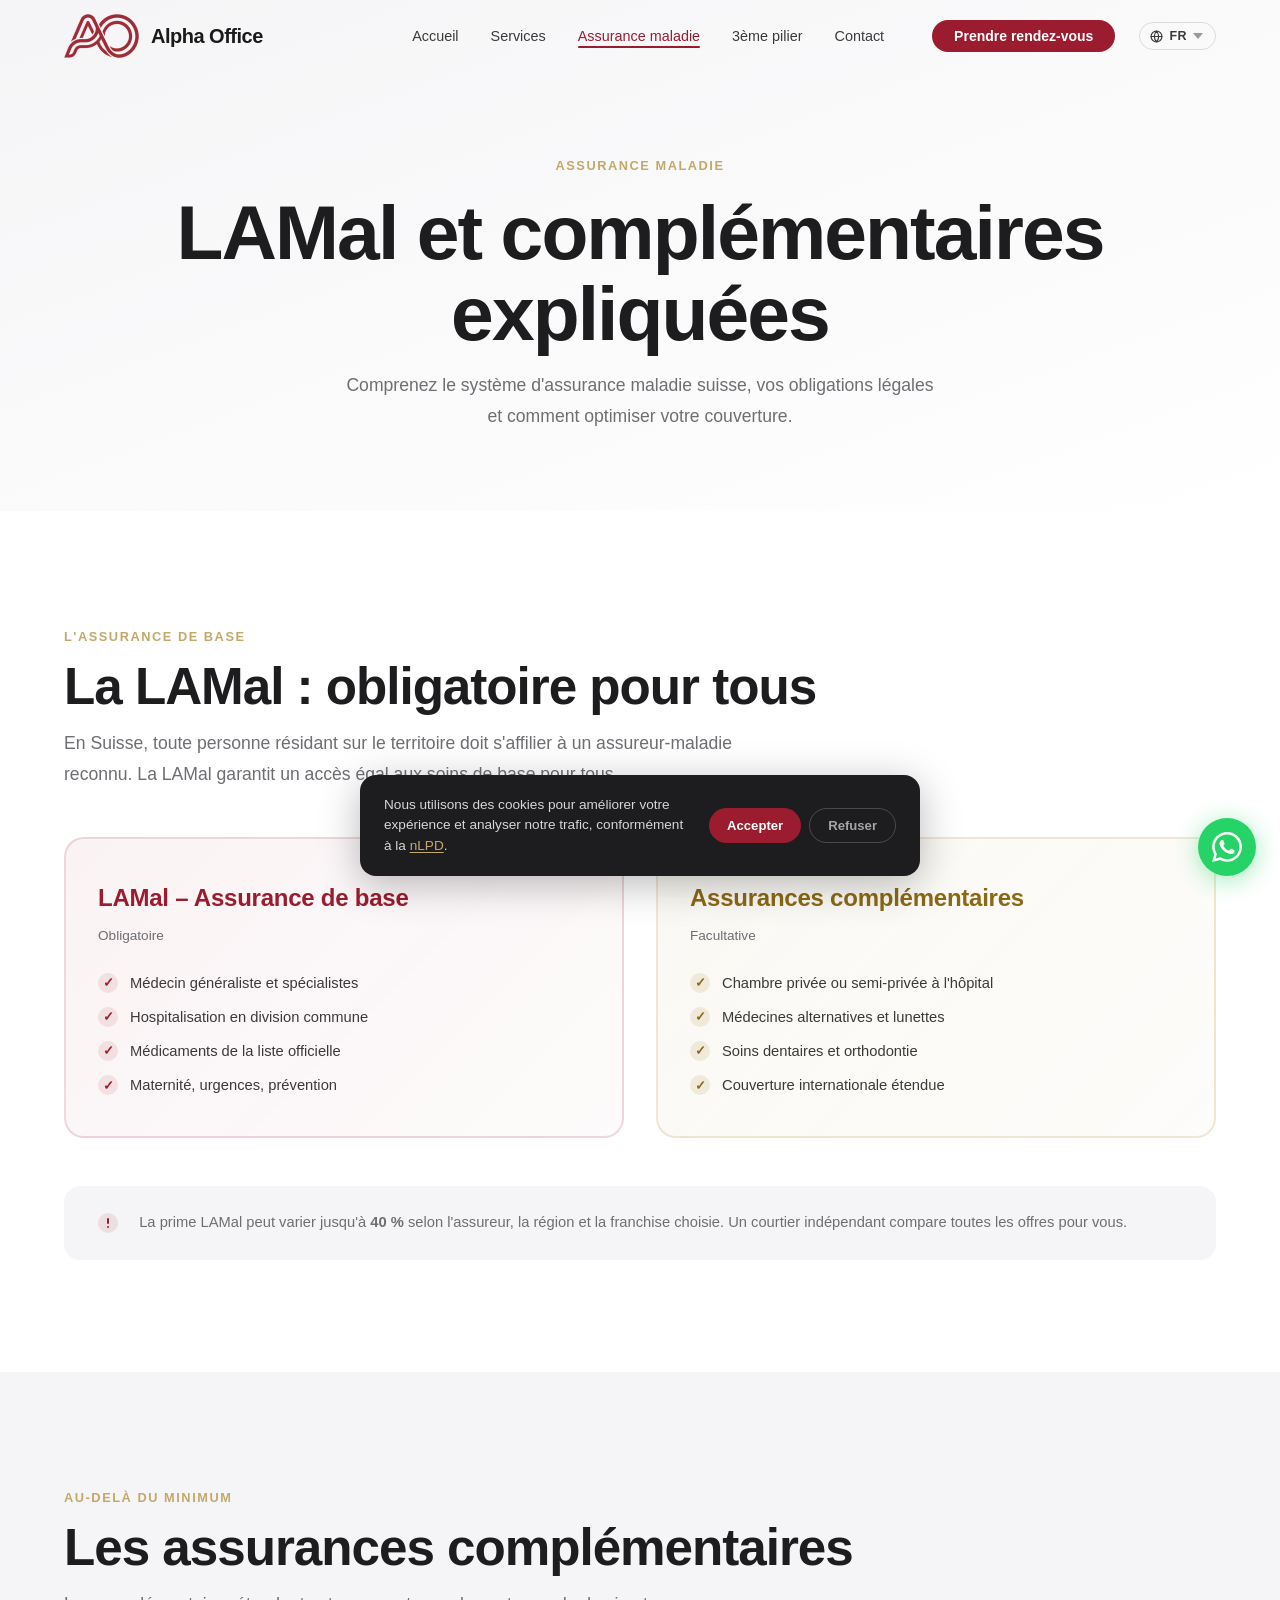
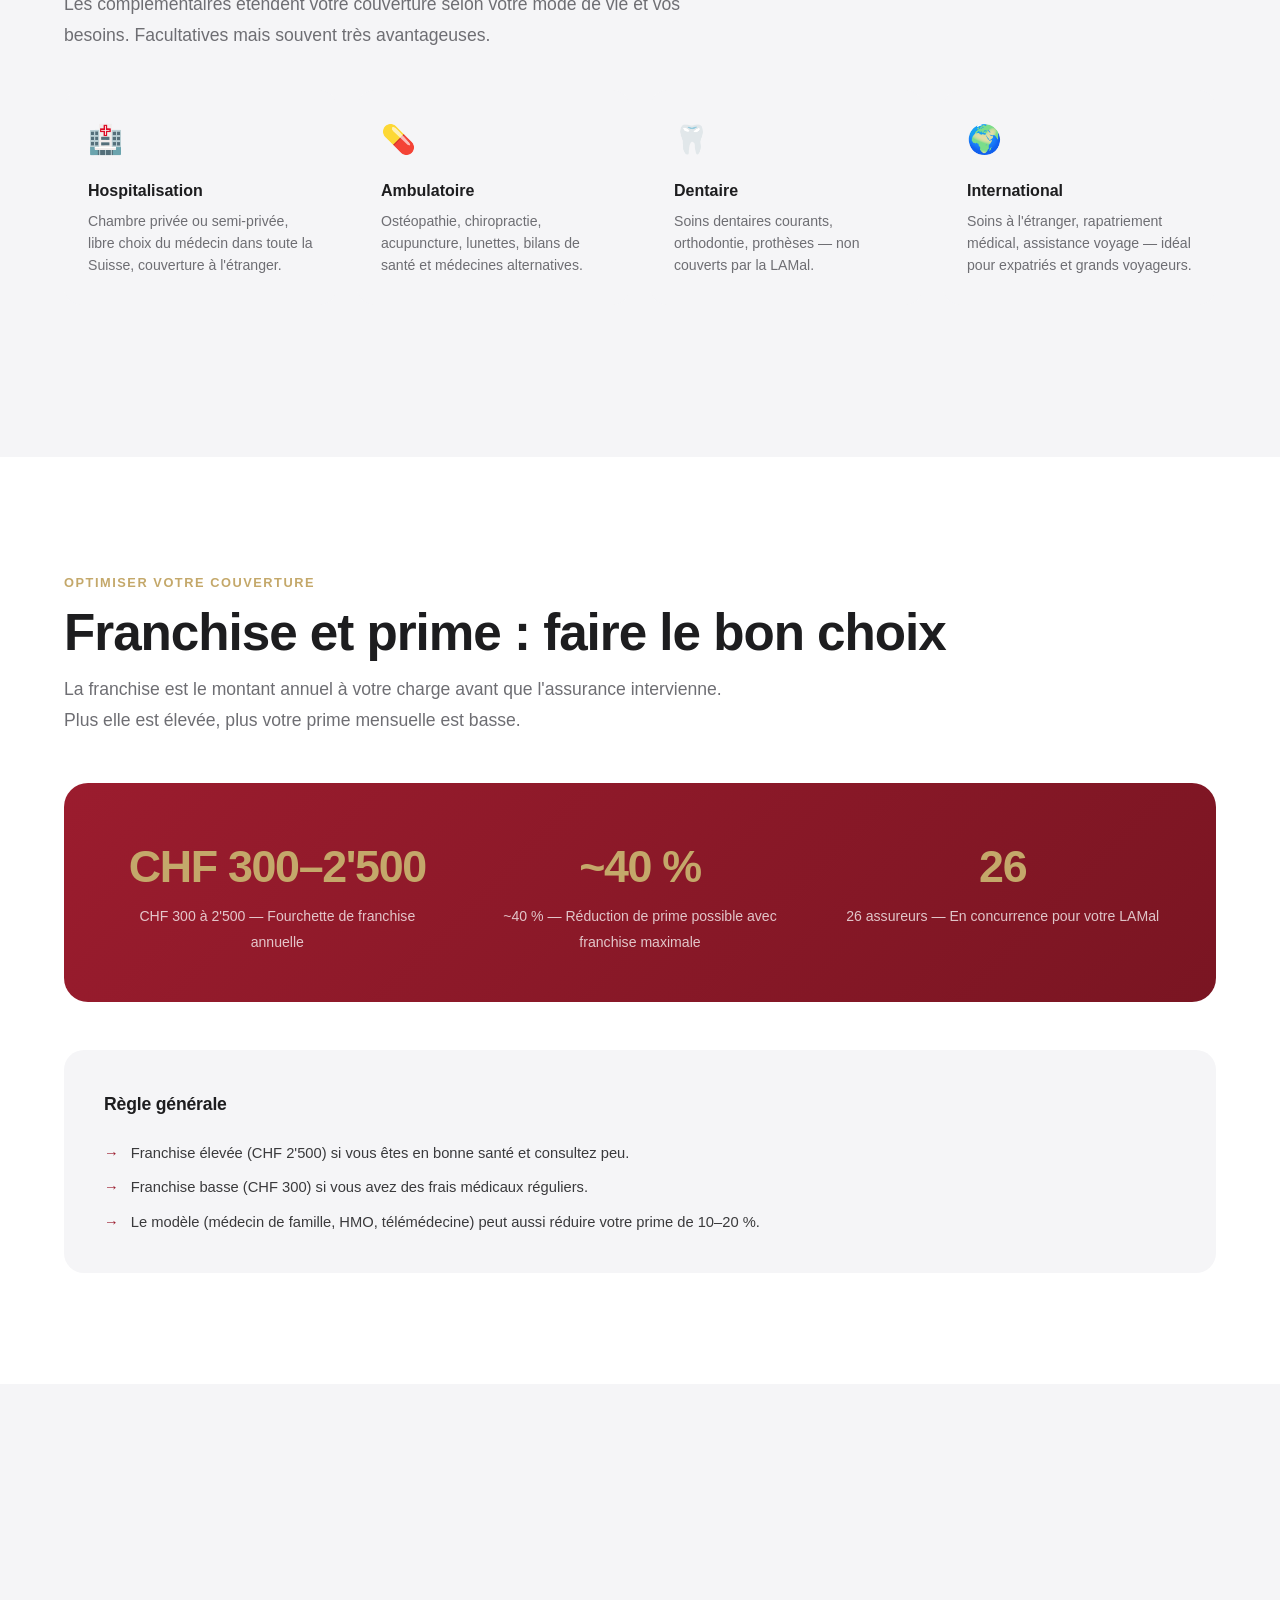
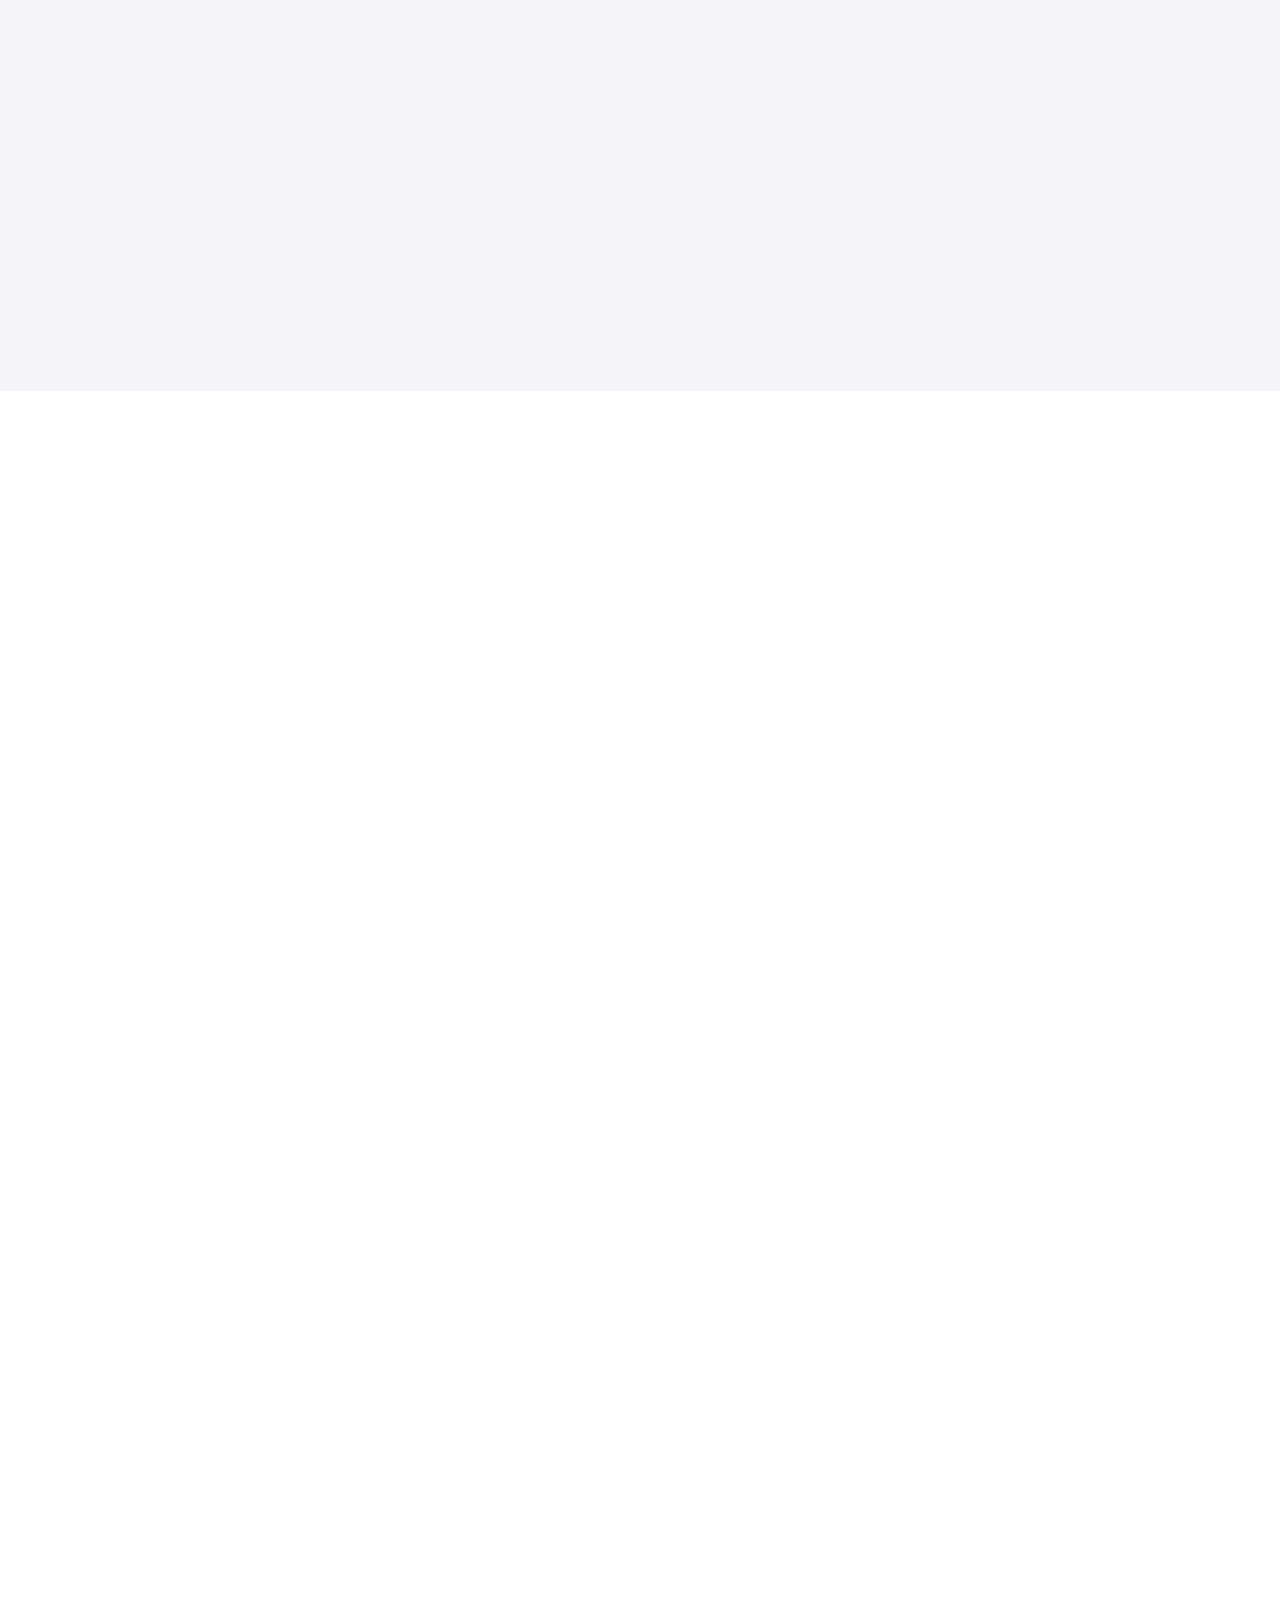
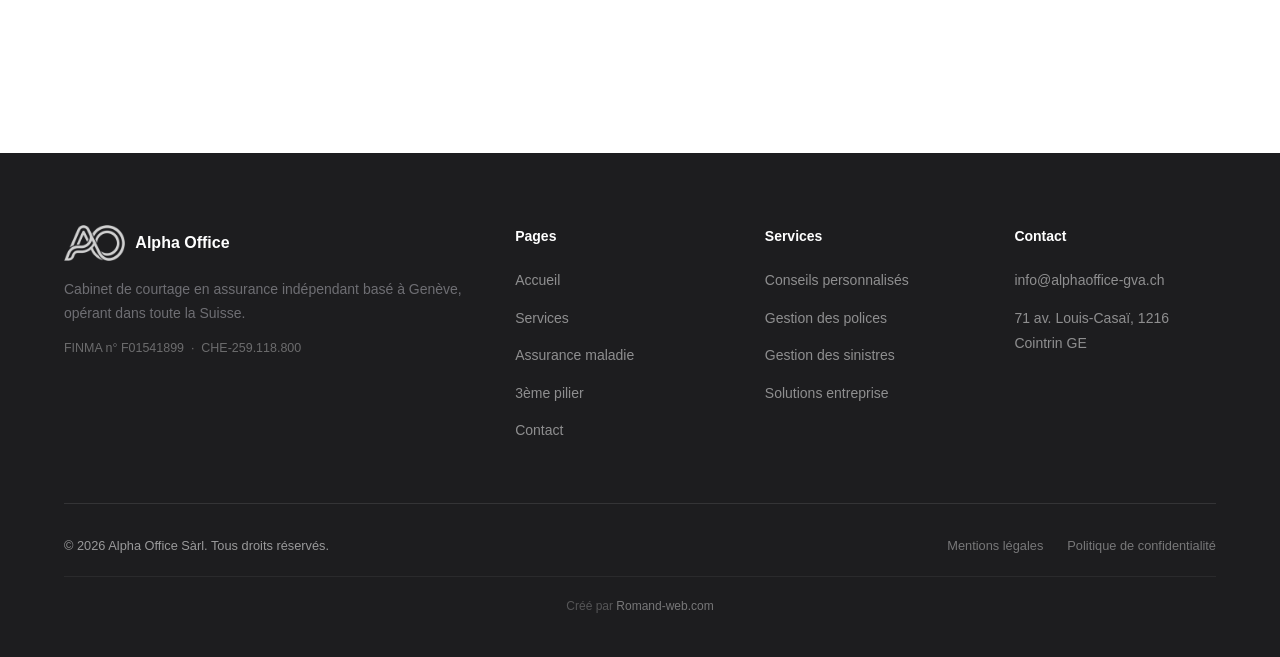
==== commit 815940eb: "perf: reduce main thread Style&Layout work (5.6s → target <1s) 1. Remove bgPulse infinite animation " ====
--- a/assurance-maladie.html
+++ b/assurance-maladie.html
@@ -183,7 +183,7 @@
 </section>
 
 <!-- SECTION 2 : Les 4 types de complémentaires -->
-<section class="section" style="background:var(--light)">
+<section class="section cv-auto" style="background:var(--light)">
   <div class="section-inner">
     <div class="section-head reveal">
       <span class="eyebrow" data-i18n="am.s2.eyebrow">Au-delà du minimum</span>
@@ -216,7 +216,7 @@
 </section>
 
 <!-- SECTION 3 : Franchise & prime -->
-<section class="section">
+<section class="section cv-auto">
   <div class="section-inner">
     <div class="section-head reveal">
       <span class="eyebrow" data-i18n="am.s3.eyebrow">Optimiser votre couverture</span>
@@ -251,7 +251,7 @@
 </section>
 
 <!-- SECTION 4 : Pour qui -->
-<section class="section" style="background:var(--light)">
+<section class="section cv-auto" style="background:var(--light)">
   <div class="section-inner">
     <div class="section-head reveal">
       <span class="eyebrow" data-i18n="am.s4.eyebrow">Profils</span>
@@ -273,7 +273,7 @@
 </section>
 
 <!-- SECTION 5 : FAQ -->
-<section class="section">
+<section class="section cv-auto">
   <div class="section-inner" style="max-width:800px;margin:0 auto">
     <div class="section-head reveal">
       <span class="eyebrow" data-i18n="am.faq.eyebrow">Questions fréquentes</span>
@@ -305,7 +305,7 @@
 </section>
 
 <!-- CTA -->
-<section class="section">
+<section class="section cv-auto">
   <div class="section-inner">
     <div class="cta-banner reveal">
       <h2 data-i18n="am.cta.title">Optimisez votre couverture maladie</h2>
--- a/css/style.css
+++ b/css/style.css
@@ -119,9 +119,8 @@
   position: absolute; inset: 0; z-index: 0;
   background: radial-gradient(ellipse 80% 60% at 60% 40%, rgba(155,28,46,0.04) 0%, transparent 65%),
               radial-gradient(ellipse 70% 50% at 30% 60%, rgba(196,168,106,0.05) 0%, transparent 65%);
-  animation: bgPulse 10s ease-in-out infinite alternate;
-}
-@keyframes bgPulse { from { transform: scale(1); } to { transform: scale(1.06) translate(2%, 2%); } }
+  /* bgPulse removed — continuous transform animation was costing 4s+ of Style&Layout work */
+}
 .hero-content { position: relative; z-index: 1; max-width: 860px; }
 /* LCP: hero/page-hero text visible immediately, transform-only animation (no opacity delay) */
 .hero-content .anim-1,
@@ -161,8 +160,9 @@
 .btn-white:hover { transform: translateY(-2px); box-shadow: 0 8px 32px rgba(0,0,0,0.22); }
 
 /* ─── Sections ─── */
-.section { padding: 7rem 5%; }
-.section-inner { max-width: 1200px; margin: 0 auto; }
+.section { padding: 7rem 5%; contain: layout style; }
+.cv-auto { content-visibility: auto; contain-intrinsic-size: 0 600px; }
+.section-inner { max-width: 1200px; margin: 0 auto; contain: layout style; }
 .section-alt { background: var(--light); }
 .section-header { text-align: center; margin-bottom: 5rem; }
 .section-header .eyebrow { margin-bottom: 1rem; }
@@ -380,9 +380,8 @@
   background: linear-gradient(90deg, var(--crimson), var(--gold), var(--crimson));
   background-size: 200% auto;
   z-index: 9999; pointer-events: none;
-  animation: progressShimmer 3s linear infinite;
-}
-@keyframes progressShimmer { to { background-position: 200% center; } }
+  /* shimmer animation removed — background-position loop was forcing continuous compositing */
+}
 
 /* ─── Page entrance ─── */
 @keyframes pageIn { from { opacity: 0; } to { opacity: 1; } }
--- a/css/style.css
+++ b/css/style.css
@@ -119,9 +119,8 @@
   position: absolute; inset: 0; z-index: 0;
   background: radial-gradient(ellipse 80% 60% at 60% 40%, rgba(155,28,46,0.04) 0%, transparent 65%),
               radial-gradient(ellipse 70% 50% at 30% 60%, rgba(196,168,106,0.05) 0%, transparent 65%);
-  animation: bgPulse 10s ease-in-out infinite alternate;
-}
-@keyframes bgPulse { from { transform: scale(1); } to { transform: scale(1.06) translate(2%, 2%); } }
+  /* bgPulse removed — continuous transform animation was costing 4s+ of Style&Layout work */
+}
 .hero-content { position: relative; z-index: 1; max-width: 860px; }
 /* LCP: hero/page-hero text visible immediately, transform-only animation (no opacity delay) */
 .hero-content .anim-1,
@@ -161,8 +160,9 @@
 .btn-white:hover { transform: translateY(-2px); box-shadow: 0 8px 32px rgba(0,0,0,0.22); }
 
 /* ─── Sections ─── */
-.section { padding: 7rem 5%; }
-.section-inner { max-width: 1200px; margin: 0 auto; }
+.section { padding: 7rem 5%; contain: layout style; }
+.cv-auto { content-visibility: auto; contain-intrinsic-size: 0 600px; }
+.section-inner { max-width: 1200px; margin: 0 auto; contain: layout style; }
 .section-alt { background: var(--light); }
 .section-header { text-align: center; margin-bottom: 5rem; }
 .section-header .eyebrow { margin-bottom: 1rem; }
@@ -380,9 +380,8 @@
   background: linear-gradient(90deg, var(--crimson), var(--gold), var(--crimson));
   background-size: 200% auto;
   z-index: 9999; pointer-events: none;
-  animation: progressShimmer 3s linear infinite;
-}
-@keyframes progressShimmer { to { background-position: 200% center; } }
+  /* shimmer animation removed — background-position loop was forcing continuous compositing */
+}
 
 /* ─── Page entrance ─── */
 @keyframes pageIn { from { opacity: 0; } to { opacity: 1; } }
--- a/css/style.css
+++ b/css/style.css
@@ -119,9 +119,8 @@
   position: absolute; inset: 0; z-index: 0;
   background: radial-gradient(ellipse 80% 60% at 60% 40%, rgba(155,28,46,0.04) 0%, transparent 65%),
               radial-gradient(ellipse 70% 50% at 30% 60%, rgba(196,168,106,0.05) 0%, transparent 65%);
-  animation: bgPulse 10s ease-in-out infinite alternate;
-}
-@keyframes bgPulse { from { transform: scale(1); } to { transform: scale(1.06) translate(2%, 2%); } }
+  /* bgPulse removed — continuous transform animation was costing 4s+ of Style&Layout work */
+}
 .hero-content { position: relative; z-index: 1; max-width: 860px; }
 /* LCP: hero/page-hero text visible immediately, transform-only animation (no opacity delay) */
 .hero-content .anim-1,
@@ -161,8 +160,9 @@
 .btn-white:hover { transform: translateY(-2px); box-shadow: 0 8px 32px rgba(0,0,0,0.22); }
 
 /* ─── Sections ─── */
-.section { padding: 7rem 5%; }
-.section-inner { max-width: 1200px; margin: 0 auto; }
+.section { padding: 7rem 5%; contain: layout style; }
+.cv-auto { content-visibility: auto; contain-intrinsic-size: 0 600px; }
+.section-inner { max-width: 1200px; margin: 0 auto; contain: layout style; }
 .section-alt { background: var(--light); }
 .section-header { text-align: center; margin-bottom: 5rem; }
 .section-header .eyebrow { margin-bottom: 1rem; }
@@ -380,9 +380,8 @@
   background: linear-gradient(90deg, var(--crimson), var(--gold), var(--crimson));
   background-size: 200% auto;
   z-index: 9999; pointer-events: none;
-  animation: progressShimmer 3s linear infinite;
-}
-@keyframes progressShimmer { to { background-position: 200% center; } }
+  /* shimmer animation removed — background-position loop was forcing continuous compositing */
+}
 
 /* ─── Page entrance ─── */
 @keyframes pageIn { from { opacity: 0; } to { opacity: 1; } }
